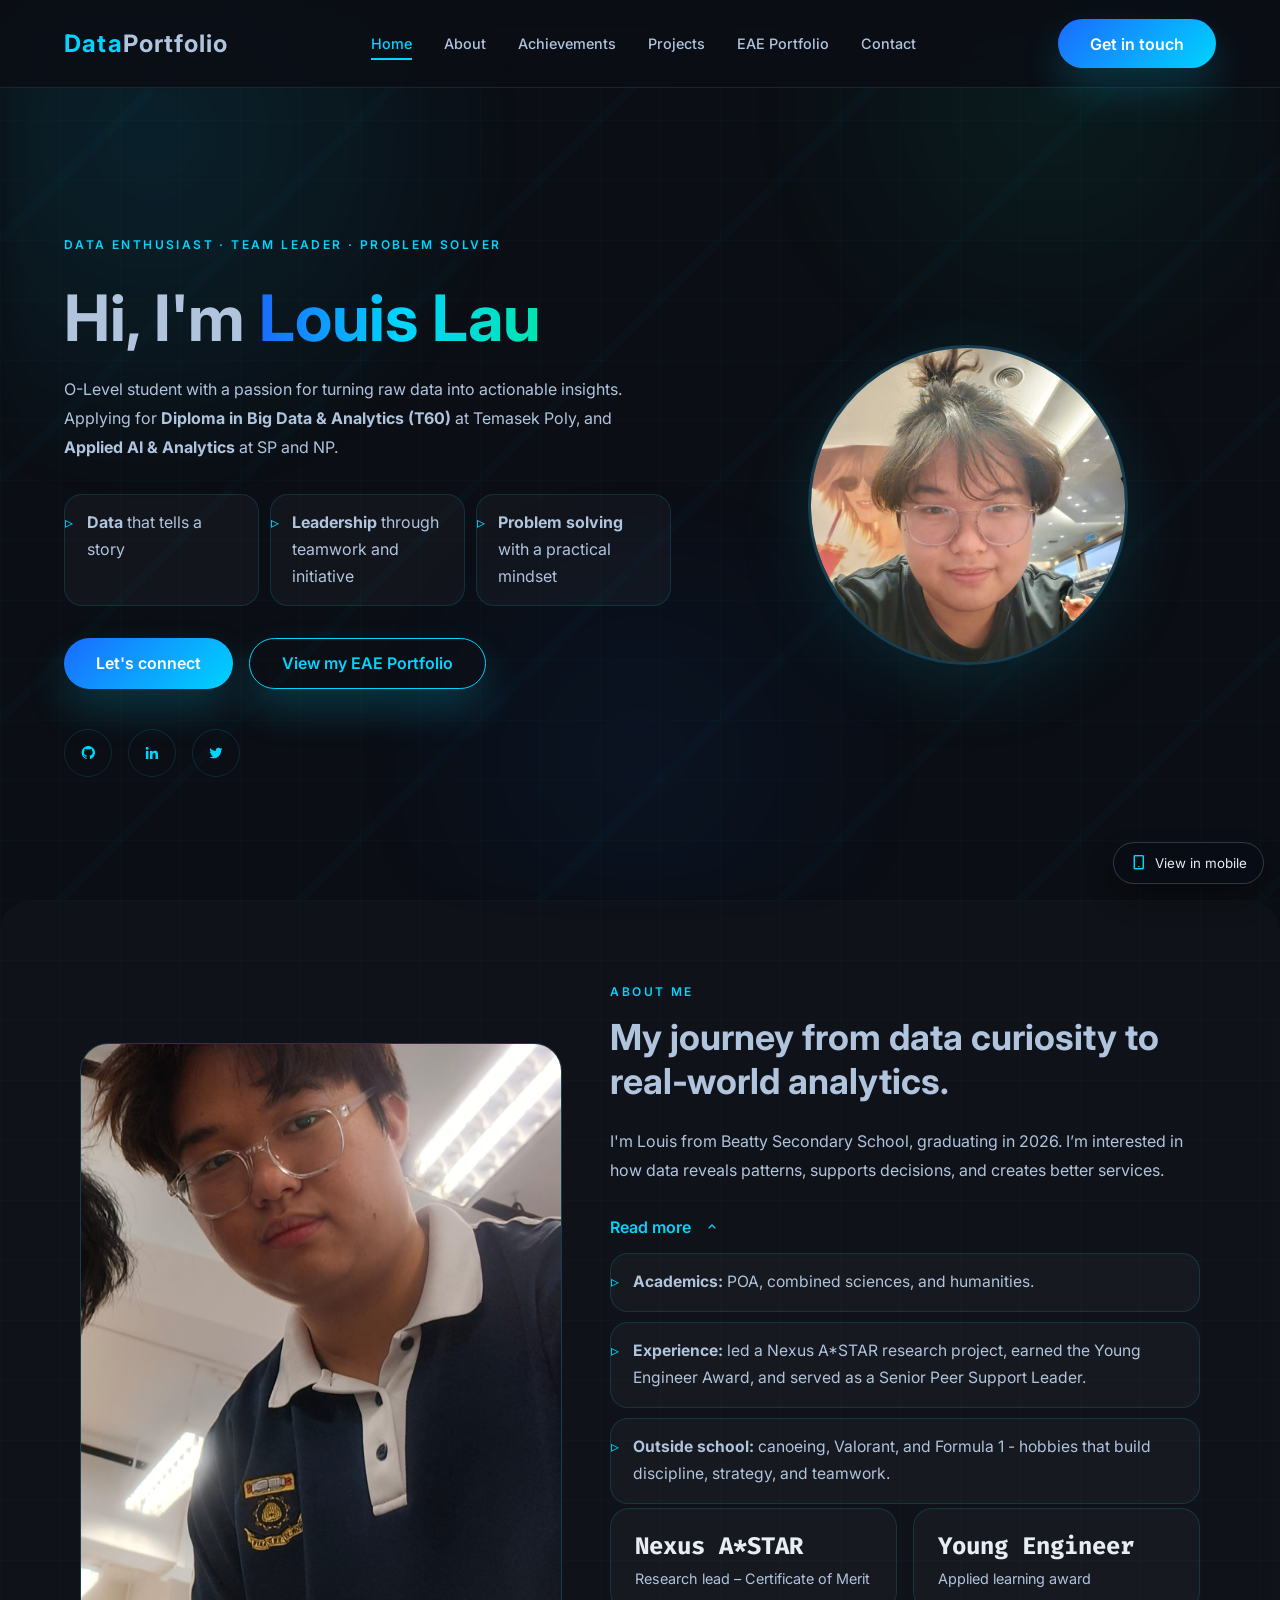
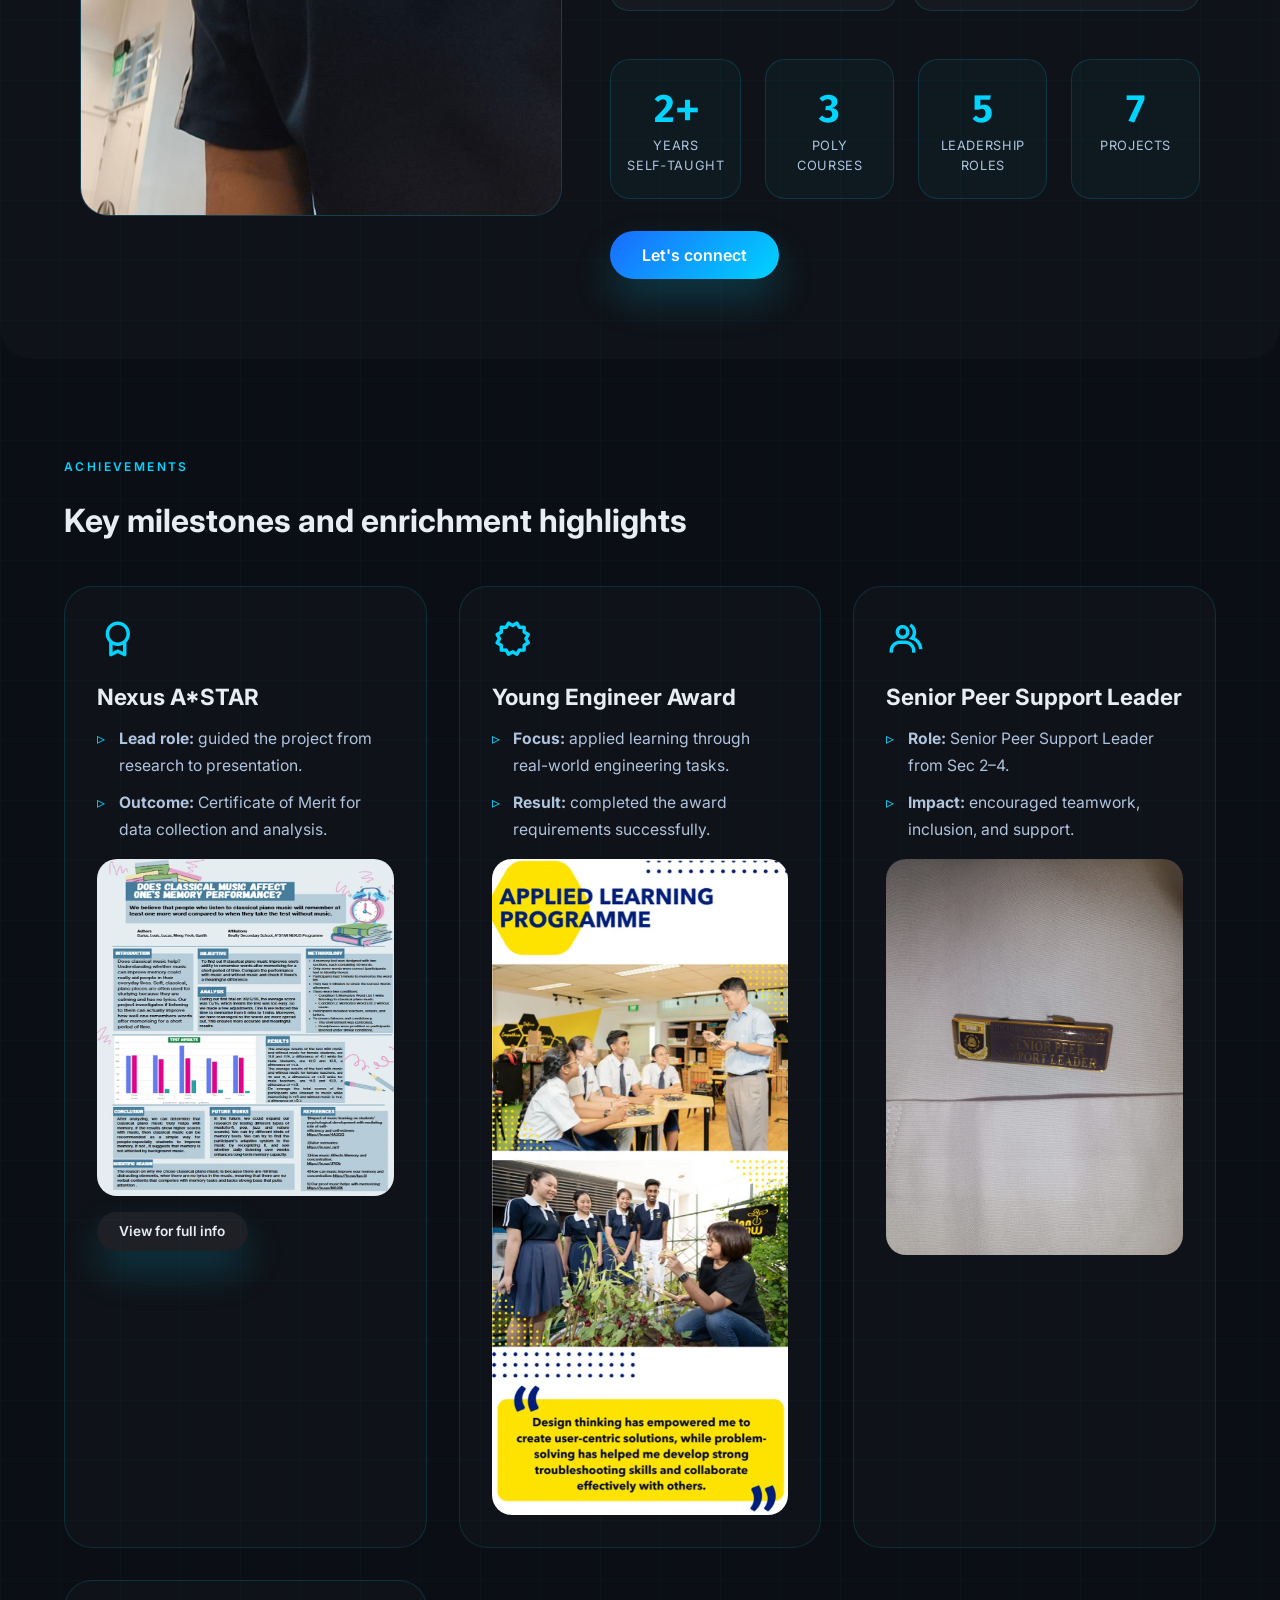
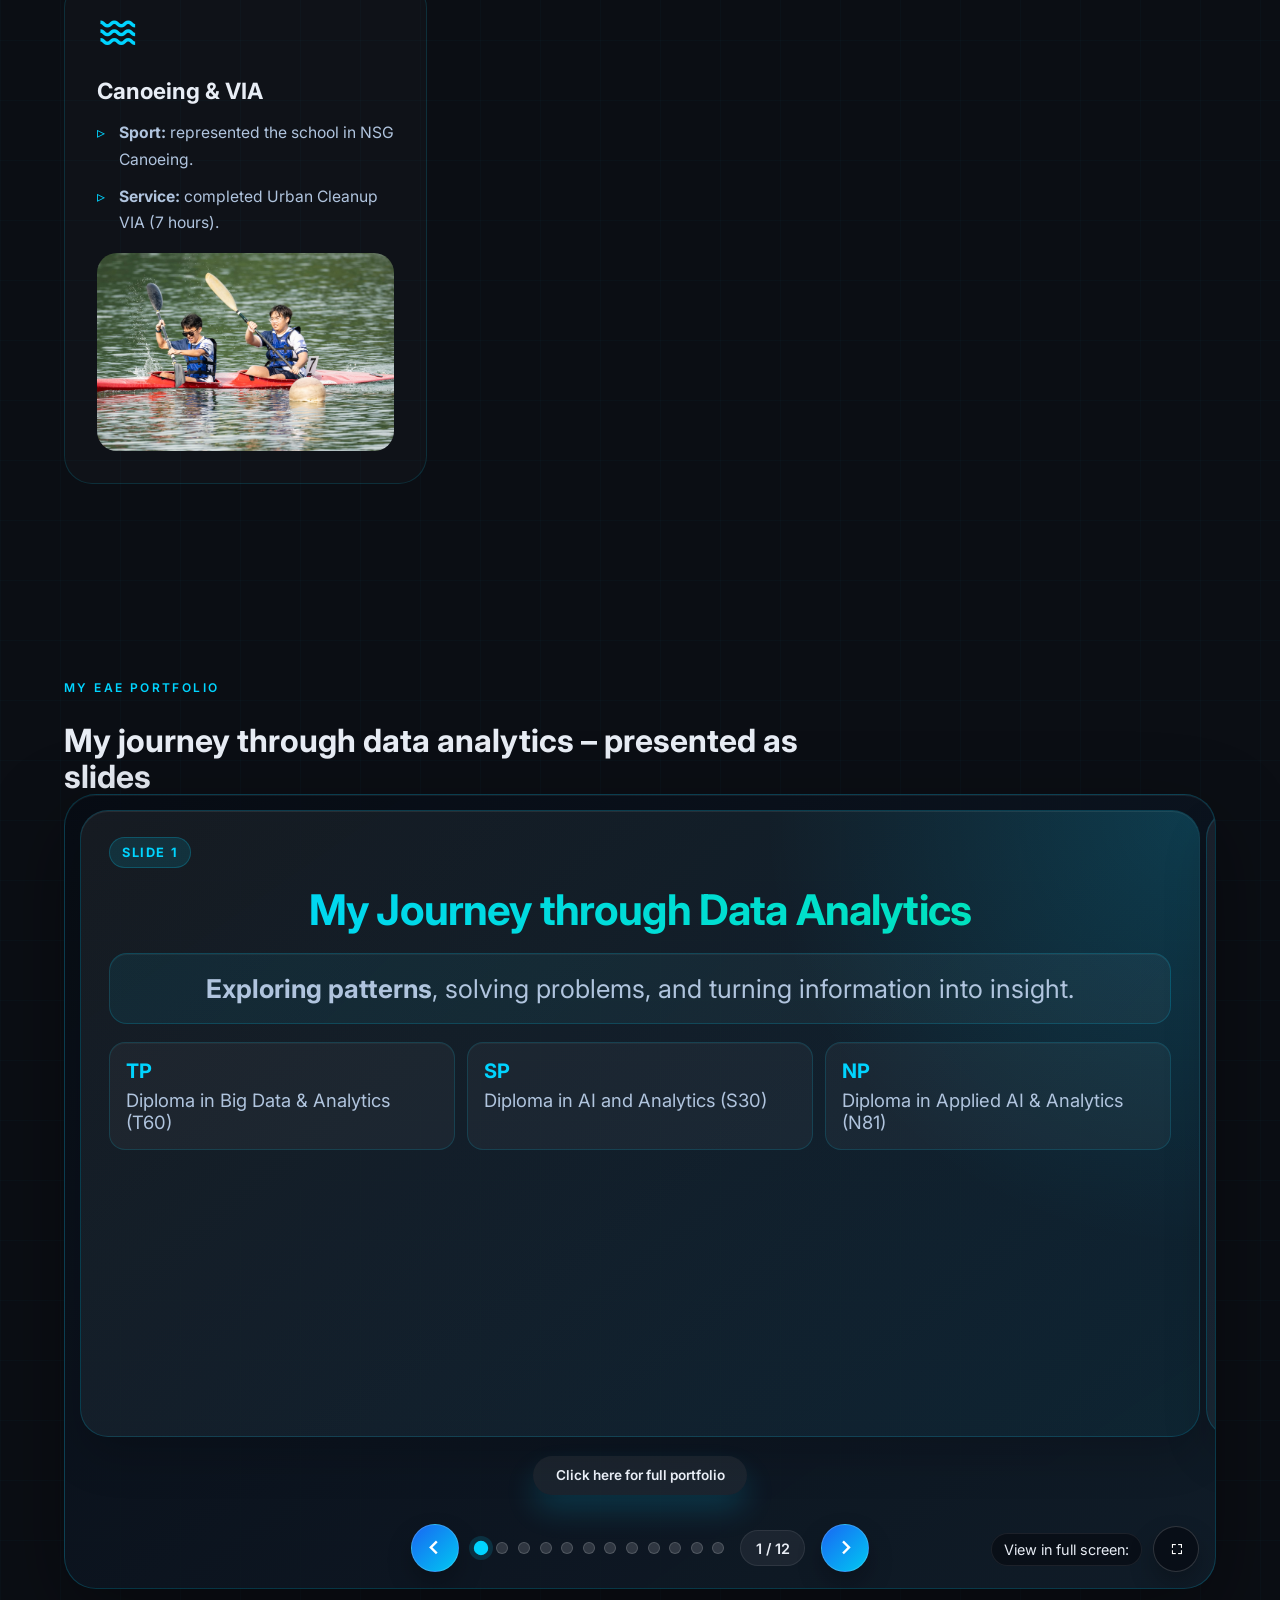
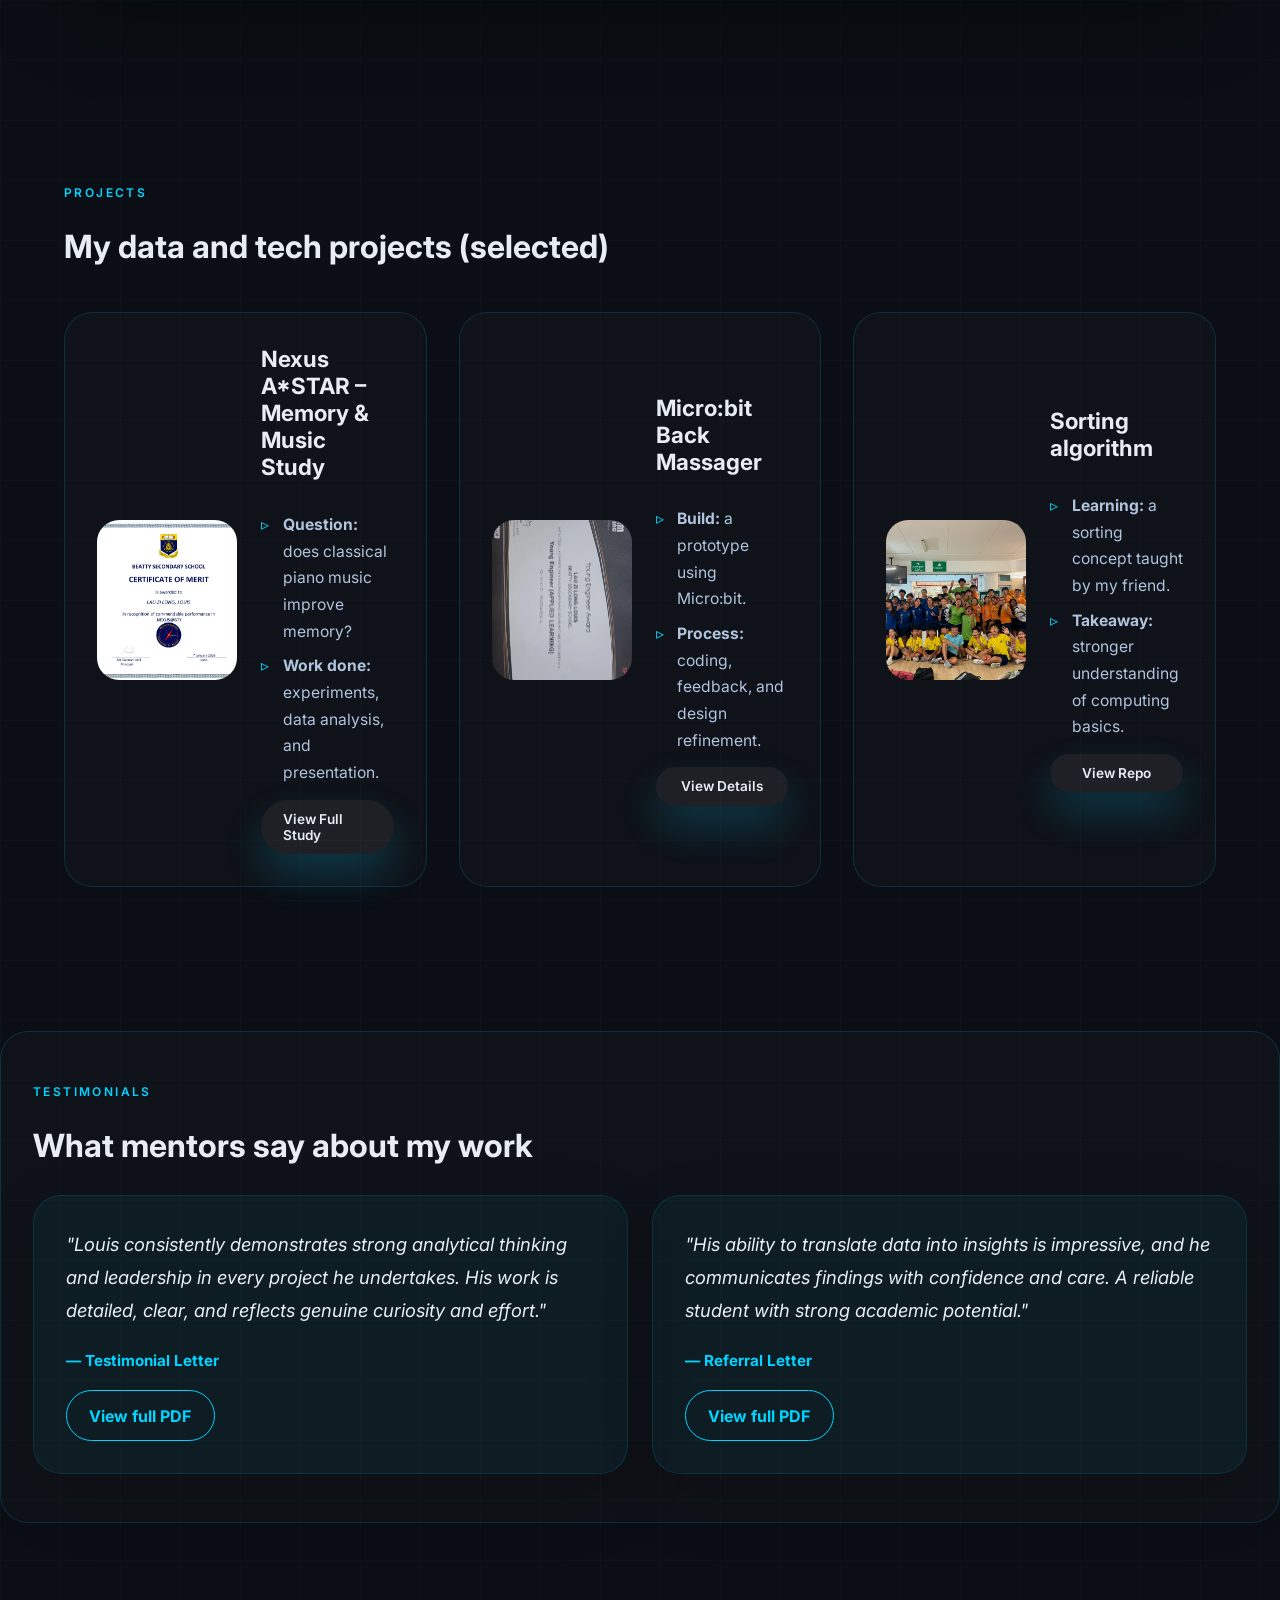
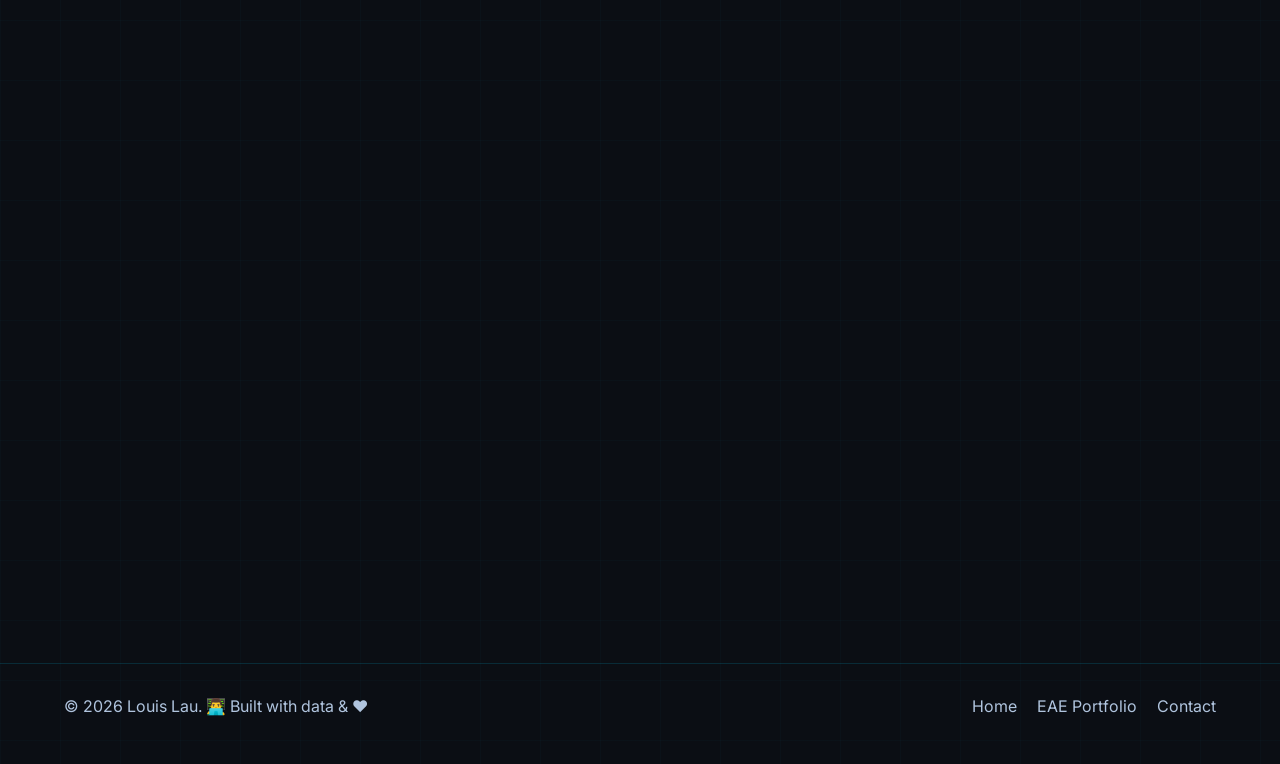
==== index.html @ e9e7b9b7 "Refine website copy and presentation" ====
<!DOCTYPE html>
<html lang="en">
<head>
  <meta charset="UTF-8" />
  <meta name="viewport" content="width=device-width, initial-scale=1.0" />
  <title>Louis Lau | Data & AI Portfolio</title>
  <link rel="preconnect" href="https://fonts.googleapis.com" />
  <link rel="preconnect" href="https://fonts.gstatic.com" crossorigin />
  <link href="https://fonts.googleapis.com/css2?family=Inter:wght@300;400;500;600;700;800&family=Fira+Code:wght@400;600&display=swap" rel="stylesheet" />
  <link href="https://unpkg.com/boxicons@2.1.4/css/boxicons.min.css" rel="stylesheet" />
  <link rel="stylesheet" href="style.css" />
</head>
<body>
  <header class="header">
    <a href="#home" class="logo"><span>Data</span>Portfolio</a>
    <i class="bx bx-menu" id="menu-icon" role="button" tabindex="0" aria-label="Toggle navigation menu" aria-expanded="false"></i>
    <nav class="navbar" id="navbar">
      <a href="#home" class="active">Home</a>
      <a href="#about">About</a>
      <a href="#achievements">Achievements</a>
      <a href="#projects">Projects</a>
      <a href="#portfolio-slides">EAE Portfolio</a>
      <a href="#contact">Contact</a>
    </nav>
    <a href="#contact" class="btn nav-btn">Get in touch</a>
  </header>

  <main>
    <!-- ===== HERO ===== -->
    <section class="home" id="home">
      <div class="home-content reveal">
        <span class="section-label">Data Enthusiast · Team Leader · Problem Solver</span>
        <h1>Hi, I'm <span id="typewriter-name" class="gradient-text"></span></h1>
        <p>
          O-Level student with a passion for turning raw data into actionable insights.
          Applying for <strong>Diploma in Big Data & Analytics (T60)</strong> at Temasek Poly,
          and <strong>Applied AI & Analytics</strong> at SP and NP.
        </p>
        <ul class="hero-points">
          <li><strong>Data</strong> that tells a story</li>
          <li><strong>Leadership</strong> through teamwork and initiative</li>
          <li><strong>Problem solving</strong> with a practical mindset</li>
        </ul>
        <div class="home-actions">
          <a href="#contact" class="btn">Let's connect</a>
          <a href="#portfolio-slides" class="btn btn-outline">View my EAE Portfolio</a>
        </div>
        <div class="social-icons">
          <a href="#" aria-label="GitHub"><i class="bx bxl-github"></i></a>
          <a href="#" aria-label="LinkedIn"><i class="bx bxl-linkedin"></i></a>
          <a href="#" aria-label="Twitter"><i class="bx bxl-twitter"></i></a>
        </div>
      </div>
      <div class="home-image reveal">
        <div class="profile-ring"></div>
        <img src="assets/images/profile-circle.jpeg" alt="Louis Lau portrait" />
      </div>
    </section>

    <!-- ===== ABOUT ===== -->
    <section class="about" id="about">
      <div class="about-image reveal">
        <img src="assets/images/portrait.png" alt="About Louis" />
      </div>
      <div class="about-content reveal">
        <span class="section-label">About Me</span>
        <h2 class="glitch-hover">My journey from data curiosity to real‑world analytics.</h2>
        <p>
          I'm Louis from Beatty Secondary School, graduating in 2026. I’m interested in how data reveals patterns, supports decisions, and creates better services.
        </p>
        <details class="about-expand" id="about-details">
          <summary class="about-summary">
            <span>Read more</span>
            <i class="bx bx-chevron-down about-arrow"></i>
          </summary>
          <div class="about-details-content">
            <ul class="compact-points">
              <li><strong>Academics:</strong> POA, combined sciences, and humanities.</li>
              <li><strong>Experience:</strong> led a Nexus A*STAR research project, earned the Young Engineer Award, and served as a Senior Peer Support Leader.</li>
              <li><strong>Outside school:</strong> canoeing, Valorant, and Formula 1 - hobbies that build discipline, strategy, and teamwork.</li>
            </ul>
          </div>
        </details>
        <div class="about-highlights">
          <div>
            <strong>Nexus A*STAR</strong>
            <span>Research lead – Certificate of Merit</span>
          </div>
          <div>
            <strong>Young Engineer</strong>
            <span>Applied learning award</span>
          </div>
        </div>
        <div class="data-stats">
          <div class="stat-item"><span class="number">2+</span><span class="label">Years self‑taught</span></div>
          <div class="stat-item"><span class="number">3</span><span class="label">Poly courses</span></div>
          <div class="stat-item"><span class="number">5</span><span class="label">Leadership roles</span></div>
          <div class="stat-item"><span class="number">7</span><span class="label">Projects</span></div>
        </div>
        <a href="#contact" class="btn">Let's connect</a>
      </div>
    </section>

    <!-- ===== ACHIEVEMENTS ===== -->
    <section class="achievements" id="achievements">
      <div class="section-header reveal">
        <span class="section-label">Achievements</span>
        <h2 class="glitch-hover">Key milestones and enrichment highlights</h2>
      </div>
      <div class="grid-container">
        <article class="card reveal">
          <i class="bx bx-award"></i>
          <h3>Nexus A*STAR</h3>
          <ul class="card-points">
            <li><strong>Lead role:</strong> guided the project from research to presentation.</li>
            <li><strong>Outcome:</strong> Certificate of Merit for data collection and analysis.</li>
          </ul>
          <img src="assets/images/nexus.png" alt="Nexus A*STAR project" style="width:100%; border-radius:20px; margin-top:1rem; object-fit:cover;" />
          <a href="https://canva.link/p6xltrom7yed9pw" target="_blank" rel="noopener" class="btn btn-small" style="margin-top:1rem;">View for full info</a>
        </article>
        <article class="card reveal">
          <i class="bx bx-certification"></i>
          <h3>Young Engineer Award</h3>
          <ul class="card-points">
            <li><strong>Focus:</strong> applied learning through real-world engineering tasks.</li>
            <li><strong>Result:</strong> completed the award requirements successfully.</li>
          </ul>
          <img src="assets/images/ALP.webp" alt="Young Engineer Award certificate" style="width:100%; border-radius:20px; margin-top:1rem; object-fit:cover;" />
        </article>
        <article class="card reveal">
          <i class="bx bx-group"></i>
          <h3>Senior Peer Support Leader</h3>
          <ul class="card-points">
            <li><strong>Role:</strong> Senior Peer Support Leader from Sec 2–4.</li>
            <li><strong>Impact:</strong> encouraged teamwork, inclusion, and support.</li>
          </ul>
          <img src="assets/images/peer_support_leader.jpeg" alt="Senior Peer Support Leader badge" style="width:100%; border-radius:20px; margin-top:1rem; object-fit:cover;" />
        </article>
        <article class="card reveal">
          <i class="bx bx-water"></i>
          <h3>Canoeing &amp; VIA</h3>
          <ul class="card-points">
            <li><strong>Sport:</strong> represented the school in NSG Canoeing.</li>
            <li><strong>Service:</strong> completed Urban Cleanup VIA (7 hours).</li>
          </ul>
          <img src="assets/images/via_cca_records.jpeg" alt="Canoeing and VIA" style="width:100%; border-radius:20px; margin-top:1rem; object-fit:cover;" />
        </article>
      </div>
    </section>

    <!-- ===== EAE PORTFOLIO SLIDES ===== -->
    <section class="portfolio-slides" id="portfolio-slides">
      <div class="section-header reveal">
        <span class="section-label">My EAE Portfolio</span>
        <h2 class="glitch-hover">My journey through data analytics – presented as slides</h2>
      </div>
      <div class="slider-container" role="region" aria-label="My journey through data analytics presentation" aria-roledescription="carousel">
        <div class="slider-wrapper" id="sliderWrapper" aria-live="polite">
          <!-- Slides injected by JS -->
        </div>
        <div class="portfolio-cta-bar">
          <a href="assets/testimonials/EAE Portfolio.pptx.pptx" target="_blank" rel="noopener" download class="btn btn-small">Click here for full portfolio</a>
        </div>
        <div class="slider-controls">
          <button type="button" class="slider-btn" id="prevSlide" aria-label="Previous slide"><i class="bx bx-chevron-left"></i></button>
          <div class="slider-dots" id="dotsContainer"></div>
          <span class="slide-number" id="slideNumber" aria-live="polite">1 / 12</span>
          <button type="button" class="slider-btn" id="nextSlide" aria-label="Next slide"><i class="bx bx-chevron-right"></i></button>
        </div>
        <div class="slider-fullscreen-control">
          <span class="slider-fullscreen-label">View in full screen:</span>
          <button type="button" class="slider-fullscreen-btn" id="fullscreenSlideBtn" aria-label="View slides in full screen" title="View slides in full screen">
            <i class="bx bx-fullscreen"></i>
          </button>
        </div>
      </div>
    </section>

    <!-- ===== PROJECTS ===== -->
    <section class="projects" id="projects">
      <div class="section-header reveal">
        <span class="section-label">Projects</span>
        <h2 class="glitch-hover">My data and tech projects (selected)</h2>
      </div>
      <div class="grid-container">
        <article class="project-card reveal">
          <img src="assets/images/image.png" alt="Nexus A*STAR certificate of merit" />
          <div class="project-info">
            <h3>Nexus A*STAR – Memory &amp; Music Study</h3>
            <ul class="card-points compact-project-points">
              <li><strong>Question:</strong> does classical piano music improve memory?</li>
              <li><strong>Work done:</strong> experiments, data analysis, and presentation.</li>
            </ul>
            <a href="assets/testimonials/NX 3023_Research Proposal_Group 1.pdf" target="_blank" rel="noopener" class="btn btn-small">View Full Study</a>
          </div>
        </article>
        <article class="project-card reveal">
          <img src="assets/images/microbit.png" alt="Micro:bit prototype" />
          <div class="project-info">
            <h3>Micro:bit Back Massager</h3>
            <ul class="card-points compact-project-points">
              <li><strong>Build:</strong> a prototype using Micro:bit.</li>
              <li><strong>Process:</strong> coding, feedback, and design refinement.</li>
            </ul>
            <a href="https://makecode.microbit.org/S14812-00810-41288-79733" target="_blank" rel="noopener" class="btn btn-small">View Details</a>
          </div>
        </article>
        <article class="project-card reveal">
          <img src="assets/images/image.webp" alt="Dashboard placeholder" />
          <div class="project-info">
            <h3>Sorting algorithm</h3>
            <ul class="card-points compact-project-points">
              <li><strong>Learning:</strong> a sorting concept taught by my friend.</li>
              <li><strong>Takeaway:</strong> stronger understanding of computing basics.</li>
            </ul>
            <a href="https://github.com/louislauzilong/sorting-_algorithem" target="_blank" rel="noopener" class="btn btn-small">View Repo</a>
          </div>
        </article>
      </div>
    </section>

    <!-- ===== TESTIMONIALS ===== -->
    <section class="testimonials" id="testimonials">
      <div class="section-header reveal">
        <span class="section-label">Testimonials</span>
        <h2 class="glitch-hover">What mentors say about my work</h2>
      </div>
      <div class="testimonial-grid">
        <article class="testimonial-card reveal">
          <p class="testimonial-quote">"Louis consistently demonstrates strong analytical thinking and leadership in every project he undertakes. His work is detailed, clear, and reflects genuine curiosity and effort."</p>
          <div class="testimonial-author">— Testimonial Letter</div>
          <a href="assets/testimonials/DSA_Letter_of_Testimonial_Louis.pdf" target="_blank" rel="noopener" class="testimonial-btn">View full PDF</a>
        </article>
        <article class="testimonial-card reveal">
          <p class="testimonial-quote">"His ability to translate data into insights is impressive, and he communicates findings with confidence and care. A reliable student with strong academic potential."</p>
          <div class="testimonial-author">— Referral Letter</div>
          <a href="assets/testimonials/Louis_reference_letter.pdf" target="_blank" rel="noopener" class="testimonial-btn">View full PDF</a>
        </article>
      </div>
    </section>

    <!-- ===== CONTACT ===== -->
    <section class="contact" id="contact">
      <div class="section-header reveal">
        <span class="section-label">Contact</span>
        <h2 class="glitch-hover">Let's connect and build something meaningful</h2>
      </div>
      <div class="contact-grid">
        <div class="contact-text reveal">
          <ul class="contact-points">
            <li><strong>Questions:</strong> about data, AI, or the portfolio.</li>
            <li><strong>Opportunities:</strong> collaborations, mentorship, or project ideas.</li>
            <li><strong>Email:</strong> <a href="mailto:Louislauzilong@outlook.com">Louislauzilong@outlook.com</a></li>
          </ul>
        </div>
        <form action="https://formspree.io/f/xkoaovke" method="POST" class="contact-form reveal" id="contact-form">
          <input type="hidden" name="_subject" value="Portfolio contact request" />
          <div id="form-success" class="form-message" style="display:none; margin-bottom:1rem; color:#8ef3c5;"></div>
          <div id="form-error" class="form-message" style="display:none; margin-bottom:1rem; color:#ff8a8a;"></div>
          <div class="input-row">
            <input type="text" name="name" placeholder="Your name" required />
            <input type="email" name="_replyto" placeholder="Your email" required />
          </div>
          <div class="input-row">
            <input type="tel" name="phone" placeholder="Phone" />
            <input type="text" name="subject" placeholder="Subject" />
          </div>
          <textarea name="message" rows="6" placeholder="Your message"></textarea>
          <button type="submit" class="btn">Send Message</button>
        </form>
      </div>
    </section>
  </main>

  <button type="button" class="mobile-view-toggle" id="mobileViewToggle" aria-pressed="false" aria-label="View in mobile preview mode">
    <i class="bx bx-mobile-alt"></i>
    <span>View in mobile</span>
  </button>

  <div class="slide-fullscreen-overlay" id="slideFullscreenOverlay" aria-hidden="true">
    <div class="slide-fullscreen-panel" role="dialog" aria-modal="true" aria-label="Slide viewer in full screen">
      <button type="button" class="slide-fullscreen-close" id="slideFullscreenClose" aria-label="Close full screen view">
        <i class="bx bx-x"></i>
      </button>
      <div class="slide-fullscreen-content" id="slideFullscreenContent"></div>
      <div class="slide-fullscreen-controls">
        <button type="button" class="slider-btn" id="slideFullscreenPrev" aria-label="Previous slide"><i class="bx bx-chevron-left"></i></button>
        <span class="slide-fullscreen-counter" id="slideFullscreenCounter">1 / 12</span>
        <button type="button" class="slider-btn" id="slideFullscreenNext" aria-label="Next slide"><i class="bx bx-chevron-right"></i></button>
      </div>
    </div>
  </div>

  <footer class="footer">
    <p>© 2026 Louis Lau. 👨‍💻 Built with data &amp; ❤️</p>
    <div class="footer-links">
      <a href="#home">Home</a>
      <a href="#portfolio-slides">EAE Portfolio</a>
      <a href="#contact">Contact</a>
    </div>
  </footer>

  <div id="thankyou-modal" class="modal-overlay" style="display:none;">
    <div class="modal" role="dialog" aria-modal="true" aria-labelledby="thankyou-title">
      <button class="modal-close" aria-label="Close">×</button>
      <h3 id="thankyou-title">Thanks — message sent</h3>
      <p>Your message has been received. I will reply to the email you provided.</p>
      <div style="text-align:right; margin-top:0.5rem;"><button class="btn modal-ok">Close</button></div>
    </div>
  </div>

  <script src="script.js"></script>
</body>
</html>
---- style.css ----
/* ===== DATA THEME – Clean & Modern ===== */
:root {
  --bg-color: #0b0e14;
  --surface: #121820;
  --surface-soft: #1a2330;
  --text-color: #b0c4de;
  --text-strong: #e8edf5;
  --accent-cyan: #00d4ff;
  --accent-blue: #1a6bff;
  --accent-teal: #00e5b0;
  --border: rgba(0, 212, 255, 0.15);
  --shadow: 0 30px 80px rgba(0, 0, 0, 0.5);
  --font-sans: 'Inter', sans-serif;
  --font-mono: 'Fira Code', monospace;
}
* { margin: 0; padding: 0; box-sizing: border-box; }
html { scroll-behavior: smooth; }
body {
  position: relative;
  font-family: var(--font-sans);
  background: var(--bg-color);
  color: var(--text-color);
  overflow-x: hidden;
  background-image: 
    linear-gradient(rgba(0, 212, 255, 0.02) 1px, transparent 1px),
    linear-gradient(90deg, rgba(0, 212, 255, 0.02) 1px, transparent 1px);
  background-size: 60px 60px;
}
body::before,
body::after {
  content: '';
  position: fixed;
  inset: 0;
  pointer-events: none;
  z-index: 0;
}
body::before {
  background:
    radial-gradient(circle at 12% 15%, rgba(0, 212, 255, 0.12), transparent 28%),
    radial-gradient(circle at 82% 12%, rgba(0, 229, 176, 0.08), transparent 24%),
    radial-gradient(circle at 50% 84%, rgba(26, 107, 255, 0.08), transparent 30%);
  filter: blur(18px);
  opacity: 0.85;
  animation: floatGlow 18s ease-in-out infinite alternate;
}
body::after {
  background-image:
    linear-gradient(rgba(0, 212, 255, 0.015) 1px, transparent 1px),
    linear-gradient(90deg, rgba(0, 212, 255, 0.015) 1px, transparent 1px),
    linear-gradient(135deg, transparent 48%, rgba(0, 212, 255, 0.05) 49%, rgba(0, 212, 255, 0.05) 51%, transparent 52%);
  background-size: 72px 72px, 72px 72px, 240px 240px;
  opacity: 0.45;
  animation: gridDrift 32s linear infinite;
}
body > * {
  position: relative;
  z-index: 1;
}
img { max-width: 100%; display: block; }
a { color: inherit; text-decoration: none; }
button, input, textarea { font-family: inherit; }

/* HEADER */
.header {
  position: fixed; inset: 0 0 auto; z-index: 100; width: 100%;
  padding: 1.2rem 5%;
  display: flex; align-items: center; justify-content: space-between;
  background: rgba(11, 14, 20, 0.85);
  backdrop-filter: blur(16px);
  border-bottom: 1px solid var(--border);
}
.logo { font-size: 1.5rem; font-weight: 700; letter-spacing: 0.05em; }
.logo span { color: var(--accent-cyan); }
.navbar { display: flex; align-items: center; gap: 2rem; }
.navbar a {
  color: var(--text-color); font-size: 0.9rem; font-weight: 500;
  transition: color 0.25s; position: relative;
}
.navbar a::after {
  content: ''; position: absolute; bottom: -8px; left: 0;
  width: 0; height: 2px; background: var(--accent-cyan);
  transition: width 0.25s;
}
.navbar a:hover, .navbar a.active { color: var(--accent-cyan); }
.navbar a:hover::after, .navbar a.active::after { width: 100%; }
#menu-icon { display: none; font-size: 1.9rem; cursor: pointer; color: var(--text-strong); }

.btn, .btn-small {
  display: inline-flex; align-items: center; justify-content: center;
  border-radius: 999px; padding: 0.9rem 2rem; font-weight: 600;
  transition: transform 0.25s, box-shadow 0.25s, background 0.25s;
  border: none; cursor: pointer;
}
.btn {
  background: linear-gradient(135deg, var(--accent-blue), var(--accent-cyan));
  color: #fff; box-shadow: 0 20px 40px rgba(0, 212, 255, 0.2);
}
.btn:hover { transform: translateY(-3px); box-shadow: 0 28px 55px rgba(0, 212, 255, 0.35); }
.btn-outline {
  background: transparent; border: 1px solid var(--accent-cyan);
  color: var(--accent-cyan);
}
.btn-outline:hover { background: rgba(0, 212, 255, 0.08); }
.btn-small { background: rgba(255,255,255,0.06); color: var(--text-strong); padding: 0.7rem 1.4rem; font-size: 0.85rem; }
.btn-small:hover { background: rgba(0, 212, 255, 0.15); }

main { padding-top: 110px; }
section { padding: 6rem 5%; scroll-margin-top: 140px; }
.section-label {
  display: inline-block; margin-bottom: 1rem;
  color: var(--accent-cyan); text-transform: uppercase;
  letter-spacing: 0.2em; font-size: 0.75rem; font-weight: 600;
}
.section-header h2 {
  color: var(--text-strong);
  font-size: clamp(2rem, 2.5vw, 2.8rem);
  line-height: 1.1; margin-top: 0.8rem; max-width: 750px;
}

.home {
  display: grid; grid-template-columns: 1.1fr 0.9fr; align-items: center;
  gap: 3rem; min-height: calc(100vh - 110px);
}
.home-content h1 {
  font-size: clamp(2.8rem, 5vw, 4.2rem); line-height: 1.05;
  margin: 1rem 0 1.5rem;
}
.gradient-text {
  background: linear-gradient(90deg, var(--accent-blue), var(--accent-cyan), var(--accent-teal));
  background-clip: text; -webkit-background-clip: text; -webkit-text-fill-color: transparent;
}
.home-content p {
  max-width: 620px; line-height: 1.8; margin-bottom: 2rem;
  color: var(--text-color);
}
.hero-points,
.compact-points,
.card-points,
.contact-points {
  list-style: none;
  padding-left: 0;
  display: grid;
  gap: 0.65rem;
}
.hero-points {
  grid-template-columns: repeat(auto-fit, minmax(180px, 1fr));
  margin-bottom: 2rem;
}
.hero-points li,
.compact-points li,
.card-points li,
.contact-points li {
  position: relative;
  padding-left: 1.35rem;
  line-height: 1.7;
}
.hero-points li::before,
.compact-points li::before,
.card-points li::before,
.contact-points li::before {
  content: "▹";
  position: absolute;
  left: 0;
  color: var(--accent-cyan);
}
.hero-points li {
  padding: 0.9rem 1rem 0.9rem 1.35rem;
  border-radius: 18px;
  background: rgba(255,255,255,0.03);
  border: 1px solid var(--border);
}
.compact-points {
  margin-top: 0.2rem;
}
.card-points {
  margin-top: 0.2rem;
}
.compact-project-points {
  gap: 0.5rem;
}
.contact-points {
  gap: 0.9rem;
}
.contact-points li {
  padding: 1rem 1rem 1rem 1.35rem;
  border-radius: 18px;
  background: rgba(255,255,255,0.03);
  border: 1px solid var(--border);
}
.home-actions { display: flex; flex-wrap: wrap; gap: 1rem; margin-bottom: 2.5rem; }
.social-icons { display: flex; flex-wrap: wrap; gap: 1rem; }
.social-icons a {
  width: 3rem; height: 3rem; display: inline-flex; align-items: center; justify-content: center;
  border-radius: 50%; border: 1px solid var(--border);
  color: var(--accent-cyan); transition: 0.25s;
}
.social-icons a:hover {
  transform: translateY(-5px); background: var(--accent-cyan); color: var(--bg-color);
}
.home-image { position: relative; display: flex; justify-content: center; align-items: center; }
.profile-ring {
  position: absolute; width: 360px; height: 360px; border-radius: 50%;
  background: radial-gradient(circle, rgba(0,212,255,0.15) 0%, transparent 70%);
  filter: blur(30px);
}
.home-image img {
  width: 320px; height: 320px; object-fit: cover; border-radius: 50%;
  border: 3px solid var(--border); box-shadow: 0 20px 80px rgba(0,212,255,0.1);
  transition: 0.35s; position: relative;
  background: var(--surface-soft);
}
.home-image img:hover { transform: scale(1.02); box-shadow: 0 25px 90px rgba(0,212,255,0.25); }

.about {
  display: grid; grid-template-columns: 0.9fr 1.1fr; gap: 3rem;
  align-items: center; background: rgba(255,255,255,0.02);
  border-radius: 32px; padding: 5rem;
}
.about-image img {
  width: 100%; border-radius: 28px; border: 1px solid var(--border);
  background: var(--surface-soft);
  min-height: 200px;
  object-fit: cover;
}
.about-content h2 { font-size: clamp(2rem, 2.8vw, 3.2rem); margin-bottom: 1.5rem; }
.about-content p { line-height: 1.8; margin-bottom: 2rem; }
.about-highlights {
  display: grid; grid-template-columns: repeat(2, 1fr); gap: 1rem; margin-bottom: 2rem;
}
.about-highlights div {
  padding: 1.35rem 1.5rem; border-radius: 1.2rem;
  background: rgba(255,255,255,0.03); border: 1px solid var(--border);
}
.about-highlights strong {
  display: block; font-size: 1.5rem; color: var(--text-strong);
  margin-bottom: 0.35rem; font-family: var(--font-mono);
}
.about-highlights span { font-size: 0.9rem; color: var(--text-color); }

.data-stats {
  display: grid; grid-template-columns: repeat(4, 1fr); gap: 1.5rem;
  margin: 3rem 0 2rem;
}
.stat-item {
  text-align: center; padding: 1.5rem 1rem;
  background: rgba(0,212,255,0.04); border-radius: 20px;
  border: 1px solid var(--border);
}
.stat-item .number {
  font-family: var(--font-mono); font-size: 2.4rem; font-weight: 700;
  color: var(--accent-cyan); display: block;
}
.stat-item .label { font-size: 0.8rem; text-transform: uppercase; letter-spacing: 0.05em; color: var(--text-color); }

.grid-container {
  display: grid; grid-template-columns: repeat(auto-fit, minmax(280px, 1fr));
  gap: 2rem; margin-top: 3rem;
}
.card, .project-card {
  background: rgba(255,255,255,0.02); border: 1px solid var(--border);
  border-radius: 28px; padding: 2rem;
  transition: transform 0.3s, border-color 0.3s, background 0.3s, box-shadow 0.3s;
}
.card:hover, .project-card:hover {
  transform: translateY(-8px) scale(1.01); border-color: var(--accent-cyan);
  background: rgba(0,212,255,0.04);
  box-shadow: 0 25px 70px rgba(0, 212, 255, 0.10);
}
.card i { font-size: 2.6rem; color: var(--accent-cyan); margin-bottom: 1.4rem; }
.card h3, .project-info h3 {
  font-size: 1.4rem; margin-bottom: 1rem; color: var(--text-strong);
}
.card p, .project-info p { line-height: 1.8; color: var(--text-color); }

.card .img-placeholder {
  margin-top: 1rem;
  border-radius: 12px;
  border: 1px solid var(--border);
  background: var(--surface-soft);
  width: 100%;
  height: 150px;
  display: flex;
  align-items: center;
  justify-content: center;
  color: var(--text-color);
  font-size: 0.8rem;
  opacity: 0.7;
}
.card .img-placeholder i {
  font-size: 2rem;
  color: var(--accent-cyan);
  margin-right: 0.5rem;
}

.project-card {
  display: grid; grid-template-columns: 140px 1fr; gap: 1.5rem;
  align-items: center;
}
.project-card img {
  width: 100%; height: 160px; object-fit: cover; border-radius: 22px;
  background: var(--surface-soft);
}
.project-info { display: flex; flex-direction: column; gap: 0.8rem; }

.testimonials {
  background: rgba(255,255,255,0.02);
  border: 1px solid var(--border);
  border-radius: 28px;
  padding: 3rem 2rem;
  margin: 3rem 0;
}
.testimonial-grid {
  display: grid;
  grid-template-columns: repeat(auto-fit, minmax(320px, 1fr));
  gap: 1.5rem;
  margin-top: 2rem;
}
.testimonial-card {
  padding: 2rem;
  border-radius: 28px;
  background: rgba(0, 212, 255, 0.05);
  border: 1px solid rgba(0, 212, 255, 0.12);
  box-shadow: 0 25px 70px rgba(0, 0, 0, 0.12);
  transition: transform 0.3s, box-shadow 0.3s, border-color 0.3s;
}
.testimonial-card:hover {
  transform: translateY(-6px);
  border-color: rgba(0, 212, 255, 0.24);
  box-shadow: 0 28px 80px rgba(0, 212, 255, 0.12);
}
.testimonial-quote {
  font-size: 1.15rem;
  line-height: 1.8;
  color: var(--text-strong);
  font-style: italic;
  margin-bottom: 1.5rem;
}
.testimonial-author {
  font-size: 0.95rem;
  color: var(--accent-cyan);
  font-weight: 700;
  margin-bottom: 1.25rem;
}
.testimonial-btn {
  display: inline-flex;
  align-items: center;
  justify-content: center;
  padding: 0.9rem 1.4rem;
  border-radius: 999px;
  border: 1px solid var(--accent-cyan);
  background: transparent;
  color: var(--accent-cyan);
  font-weight: 700;
  transition: background 0.25s, color 0.25s;
}
.testimonial-btn:hover {
  background: rgba(0, 212, 255, 0.12);
  color: #fff;
}

.contact-grid {
  display: grid; grid-template-columns: 1fr 1.1fr; gap: 2rem;
  align-items: start;
}
.contact-text {
  padding: 2.5rem; border-radius: 28px;
  background: rgba(255,255,255,0.02); border: 1px solid var(--border);
}
.contact-text p { line-height: 1.8; }
.contact-form {
  display: grid; gap: 1.25rem;
  background: rgba(255,255,255,0.02); border-radius: 28px;
  padding: 2.5rem; border: 1px solid var(--border);
}
.input-row { display: grid; grid-template-columns: 1fr 1fr; gap: 1rem; }
.contact-form input, .contact-form textarea {
  width: 100%; padding: 1rem 1.2rem; border-radius: 18px;
  border: 1px solid var(--border); background: rgba(255,255,255,0.04);
  color: var(--text-strong); outline: none;
}
.contact-form input:focus, .contact-form textarea:focus { border-color: var(--accent-cyan); }
.contact-form textarea { resize: vertical; }

.footer {
  padding: 2rem 5% 3rem; display: flex; justify-content: space-between;
  align-items: center; border-top: 1px solid var(--border);
}
.footer-links { display: flex; gap: 1.25rem; flex-wrap: wrap; }
.footer-links a { color: var(--text-color); transition: color 0.25s; }
.footer-links a:hover { color: var(--accent-cyan); }

.mobile-view-toggle {
  position: fixed;
  right: 1rem;
  bottom: 1rem;
  z-index: 1300;
  display: inline-flex;
  align-items: center;
  gap: 0.45rem;
  padding: 0.7rem 1rem;
  border-radius: 999px;
  border: 1px solid rgba(255,255,255,0.18);
  background: rgba(8, 13, 21, 0.9);
  color: var(--text-strong);
  backdrop-filter: blur(10px);
  box-shadow: 0 14px 28px rgba(0, 0, 0, 0.32);
  cursor: pointer;
}
.mobile-view-toggle i {
  color: var(--accent-cyan);
  font-size: 1.1rem;
}
.mobile-view-toggle:focus-visible {
  outline: 2px solid var(--accent-cyan);
  outline-offset: 3px;
}

body.force-mobile-view {
  max-width: 430px;
  margin: 0 auto;
  border-left: 1px solid rgba(255,255,255,0.08);
  border-right: 1px solid rgba(255,255,255,0.08);
  min-height: 100vh;
}
body.force-mobile-view .header {
  width: min(100%, 430px);
  left: 50%;
  transform: translateX(-50%);
  padding: 1rem 4%;
}
body.force-mobile-view .nav-btn {
  display: none;
}
body.force-mobile-view main {
  padding-top: 96px;
}
body.force-mobile-view section {
  padding: 3.5rem 4%;
}
body.force-mobile-view .home,
body.force-mobile-view .about,
body.force-mobile-view .contact-grid,
body.force-mobile-view .project-card,
body.force-mobile-view .input-row {
  grid-template-columns: 1fr;
}
body.force-mobile-view .about {
  padding: 2rem 1.15rem;
}
body.force-mobile-view .navbar {
  position: absolute;
  top: 100%;
  left: 0;
  right: 0;
  background: rgba(11,14,20,0.96);
  flex-direction: column;
  align-items: flex-start;
  padding: 1.2rem 5%;
  gap: 0.85rem;
  transform: translateY(-10px);
  opacity: 0;
  visibility: hidden;
  transition: 0.25s;
  display: none;
}
body.force-mobile-view .navbar.active {
  display: flex;
  transform: translateY(0);
  opacity: 1;
  visibility: visible;
}
body.force-mobile-view #menu-icon {
  display: block;
}
body.force-mobile-view .data-stats,
body.force-mobile-view .about-highlights,
body.force-mobile-view .testimonial-grid,
body.force-mobile-view .slide .course-grid {
  grid-template-columns: 1fr;
}
body.force-mobile-view .slider-container {
  padding: 0.7rem;
  border-radius: 22px;
}
body.force-mobile-view .slide {
  min-height: auto;
}
body.force-mobile-view .slide-shell {
  padding: 1.2rem 0.95rem;
  border-radius: 20px;
}
body.force-mobile-view .slide h2 {
  font-size: clamp(1.32rem, 5.3vw, 1.6rem);
}
body.force-mobile-view .slide p,
body.force-mobile-view .slide li {
  font-size: 1rem;
}
body.force-mobile-view .slide .slide7-image,
body.force-mobile-view .slide .rotated-landscape-image {
  max-height: 220px;
}
body.force-mobile-view .slider-controls {
  gap: 0.65rem;
  flex-wrap: wrap;
  justify-content: center;
}
body.force-mobile-view .slider-fullscreen-control {
  position: static;
  margin-top: 0.75rem;
  justify-content: center;
}
body.force-mobile-view .portfolio-cta-bar .btn {
  width: 100%;
}
body.force-mobile-view .footer {
  flex-direction: column;
  gap: 0.8rem;
  text-align: center;
}

/* SLIDER */
.slider-container {
  position: relative;
  width: min(100%, 1400px);
  margin: 0 auto;
  overflow: hidden;
  border-radius: 32px;
  border: 1px solid rgba(0, 212, 255, 0.2);
  background: linear-gradient(145deg, rgba(8, 13, 21, 0.96), rgba(17, 29, 42, 0.92));
  box-shadow: 0 25px 80px rgba(0, 0, 0, 0.35), inset 0 1px 0 rgba(255, 255, 255, 0.06);
  touch-action: pan-y;
  opacity: 1 !important;
  visibility: visible !important;
  transform: none !important;
  padding: 0.75rem;
}
.slider-wrapper {
  display: flex;
  transition: transform 0.45s cubic-bezier(0.2, 0.8, 0.2, 1);
  width: 100%;
  align-items: stretch;
}
.slide {
  min-width: 100%;
  aspect-ratio: 16 / 9;
  min-height: 0;
  padding: 0.2rem;
  box-sizing: border-box;
  --slide-title-size: clamp(2rem, 2.65vw, 2.85rem);
  --slide-subtitle-size: 1.5rem;
  --slide-body-size: clamp(1.22rem, 1.45vw, 1.38rem);
  --slide-line-height: 1.75;
}
.slide .slide-highlight {
  color: var(--text-strong);
  font-weight: 800;
  text-decoration: underline;
  text-decoration-thickness: 0.14em;
  text-underline-offset: 0.18em;
}
.slide .slide-callout {
  padding: 1rem 1.1rem;
  border-radius: 18px;
  border: 1px solid rgba(0, 212, 255, 0.18);
  background: linear-gradient(135deg, rgba(0, 212, 255, 0.08), rgba(255, 255, 255, 0.04));
  box-shadow: inset 0 1px 0 rgba(255, 255, 255, 0.05);
}
.slide .slide-callout p {
  margin: 0;
}
.slide .slide-hero-line {
  font-size: 1.62rem;
  line-height: 1.45;
  text-align: center;
}
.slide-shell {
  height: 100%;
  min-height: 0;
  border-radius: 28px;
  padding: 1.6rem clamp(1rem, 2.2vw, 2rem);
  background: linear-gradient(135deg, rgba(255,255,255,0.06), rgba(0,212,255,0.06));
  border: 1px solid rgba(0, 212, 255, 0.18);
  box-shadow: inset 0 1px 0 rgba(255,255,255,0.08), 0 20px 45px rgba(0,0,0,0.16);
  display: flex;
  flex-direction: column;
  gap: 1rem;
  justify-content: flex-start;
  overflow-y: auto;
  position: relative;
  transition: transform 0.35s ease, box-shadow 0.35s ease, border-color 0.35s ease;
}
.slide-shell:hover {
  transform: translateY(-2px);
  border-color: rgba(0, 212, 255, 0.28);
  box-shadow: inset 0 1px 0 rgba(255,255,255,0.08), 0 26px 60px rgba(0,0,0,0.2);
}
.slide-shell::before {
  content: '';
  position: absolute;
  inset: 0;
  background: radial-gradient(circle at top right, rgba(0,212,255,0.16), transparent 34%);
  pointer-events: none;
}
.slide-shell > * {
  position: relative;
  z-index: 1;
}
.slide-badge {
  display: inline-flex;
  align-items: center;
  width: fit-content;
  gap: 0.45rem;
  padding: 0.45rem 0.75rem;
  border-radius: 999px;
  background: rgba(0, 212, 255, 0.12);
  border: 1px solid rgba(0, 212, 255, 0.22);
  color: var(--accent-cyan);
  font-size: 0.8rem;
  font-weight: 700;
  letter-spacing: 0.12em;
  text-transform: uppercase;
}
.slide .btn, .slide .btn-small {
  width: fit-content;
  margin: 0.25rem auto 0;
  background: linear-gradient(135deg, var(--accent-blue), var(--accent-cyan));
  color: white;
  box-shadow: 0 16px 30px rgba(0, 212, 255, 0.16);
}
.slide h2 {
  font-size: var(--slide-title-size);
  font-weight: 700;
  color: var(--text-strong);
  text-align: center;
  margin-bottom: 0.1rem;
  letter-spacing: -0.02em;
  background: linear-gradient(90deg, var(--accent-cyan), var(--accent-teal));
  -webkit-background-clip: text;
  -webkit-text-fill-color: transparent;
  background-clip: text;
}
.slide h3 {
  font-size: var(--slide-subtitle-size);
  color: var(--text-strong);
  margin-top: 0.2rem;
}
.slide-body {
  display: flex;
  flex-direction: column;
  gap: 0.9rem;
  max-width: 1120px;
  margin-left: auto;
  margin-right: auto;
  width: 100%;
}
.slide p, .slide li {
  line-height: var(--slide-line-height);
  color: var(--text-color);
  font-size: var(--slide-body-size);
}
.slide ul {
  list-style: none;
  padding-left: 0;
  display: grid;
  gap: 0.6rem;
}
.slide ul li {
  padding-left: 1.25rem;
  position: relative;
}
.slide ul li::before {
  content: "▹";
  position: absolute;
  left: 0;
  color: var(--accent-cyan);
}
.slide .slide-split {
  display: grid;
  grid-template-columns: minmax(0, 1.25fr) minmax(220px, 0.75fr);
  gap: 0.85rem;
  align-items: center;
}
.slide .slide-copy {
  display: flex;
  flex-direction: column;
  gap: 0.85rem;
}
.slide .slide-media {
  display: flex;
  justify-content: center;
  align-items: center;
}
.slide .slide-media .slide-img {
  margin: 0;
}
.slide .slide-img {
  max-width: 100%;
  max-height: 190px;
  border-radius: 18px;
  border: 1px solid var(--border);
  margin: 0.2rem auto;
  object-fit: contain;
  background: rgba(255,255,255,0.04);
  box-shadow: 0 12px 24px rgba(0,0,0,0.2);
}
.slide .slide2-portrait {
  width: clamp(190px, 32vw, 300px);
  max-height: none;
  aspect-ratio: 4 / 5;
  object-fit: cover;
  object-position: center 36%;
  border-radius: 24px;
  border: 1.2px solid rgba(0, 212, 255, 0.22);
  background: rgba(255,255,255,0.02);
}
.slide-fullscreen-content .slide2-portrait {
  width: clamp(240px, 30vw, 360px);
}
.slide .slide4-poster {
  max-height: 360px;
  width: min(100%, 720px);
  border-radius: 16px;
  border: 1.4px solid rgba(0, 212, 255, 0.24);
  background: rgba(255,255,255,0.01);
  box-shadow: 0 10px 22px rgba(0, 0, 0, 0.2);
  padding: 0;
  margin-top: 0.35rem;
  margin-bottom: 0.35rem;
}
.slide--2 .slide-split,
.slide--4 .slide-split {
  grid-template-columns: minmax(0, 1.3fr) minmax(210px, 0.7fr);
}
.slide--4 .slide4-poster {
  max-height: 400px;
  width: min(100%, 700px);
}
.slide-fullscreen-content .slide4-poster {
  max-height: 500px;
  width: min(100%, 860px);
  border-width: 1.6px;
}
.slide .slide9-certificate {
  width: min(100%, 900px);
  max-height: 460px;
  object-fit: contain;
  background: rgba(255,255,255,0.96);
  border: 1.2px solid rgba(0, 212, 255, 0.2);
  border-radius: 14px;
}
.slide-fullscreen-content .slide9-certificate {
  width: min(100%, 920px);
  max-height: 620px;
}
.slide .landscape-image {
  max-height: 240px;
  width: 100%;
  object-fit: contain;
  border-radius: 20px;
}
.slide .rotated-landscape-image {
  transform: rotate(90deg);
  transform-origin: center;
  max-height: 260px;
  width: auto;
  max-width: 100%;
  display: block;
}
.slide .rotated-landscape-image.reverse {
  transform: rotate(-90deg);
}
.slide .slide7-image {
  max-height: 320px;
  width: auto;
  max-width: min(100%, 520px);
  margin: 0.45rem auto;
  background: transparent;
  border-width: 1.2px;
  border-radius: 14px;
}
.slide .slide11-copy {
  gap: 1rem;
  max-width: 38rem;
}
.slide .slide11-layout {
  grid-template-columns: minmax(0, 1.28fr) minmax(240px, 0.72fr);
}
.slide .slide11-badge {
  margin: 0;
  width: fit-content;
  padding: 0.4rem 0.8rem;
  border-radius: 999px;
  border: 1px solid rgba(0, 212, 255, 0.24);
  background: rgba(0, 212, 255, 0.09);
  color: var(--accent-cyan);
  font-size: 0.9rem;
  font-weight: 800;
  letter-spacing: 0.14em;
  text-transform: uppercase;
}
.slide .slide11-thankyou {
  margin: 0;
  color: var(--accent-cyan);
  font-size: clamp(2.05rem, 2.9vw, 3.25rem);
  font-weight: 800;
  line-height: 1.02;
  letter-spacing: 0.01em;
}
.slide .slide11-name {
  margin: 0;
  font-size: clamp(2.9rem, 4vw, 4.8rem);
  font-weight: 900;
  line-height: 1.02;
  background: linear-gradient(90deg, var(--accent-cyan), var(--accent-blue), var(--accent-teal));
  -webkit-background-clip: text;
  -webkit-text-fill-color: transparent;
  background-clip: text;
  text-shadow: 0 0 24px rgba(0, 212, 255, 0.18);
}
.slide .slide11-message {
  margin: 0;
  font-size: calc(var(--slide-body-size) + 0.18rem);
  line-height: 1.6;
  max-width: 32rem;
}
.slide .slide11-finale {
  margin: 0.2rem 0 0;
  font-size: clamp(1.2rem, 1.6vw, 1.55rem);
  font-weight: 700;
  color: var(--text-strong);
}
.slide .slide-11-badge-end {
  margin-top: 0.35rem;
  align-self: flex-start;
}
.slide .slide11-photo {
  width: min(100%, 390px);
  max-height: 520px;
  aspect-ratio: 3 / 4;
  object-fit: cover;
  object-position: center 30%;
  border-radius: 30px;
  border: 1.4px solid rgba(0, 212, 255, 0.22);
  box-shadow: 0 18px 32px rgba(0,0,0,0.24);
}
.slide-fullscreen-content .slide11-photo {
  width: min(100%, 520px);
  max-height: 680px;
}
.slide .table-wrap {
  overflow-x: auto;
  margin: 0.4rem 0;
}
.slide .slide-dual-panels {
  display: grid;
  grid-template-columns: repeat(2, minmax(0, 1fr));
  gap: 0.85rem;
}
.slide .slide-panel {
  background: rgba(255,255,255,0.045);
  border-radius: 20px;
  padding: 0.9rem 1rem;
  border: 1px solid var(--border);
  box-shadow: inset 0 1px 0 rgba(255,255,255,0.04);
}
.slide .slide-panel h3 {
  margin-top: 0;
}
.slide .slide-panel ul {
  gap: 0.75rem;
}
.slide .slide-bigger-list li {
  font-size: calc(var(--slide-body-size) + 0.06rem);
}
.slide .data-visual-grid {
  display: grid;
  grid-template-columns: repeat(auto-fit, minmax(280px, 1fr));
  gap: 0.9rem;
  align-items: stretch;
}
.slide .chart-card {
  border: 1px solid var(--border);
  border-radius: 18px;
  background: rgba(255,255,255,0.04);
  padding: 0.85rem;
  display: flex;
  flex-direction: column;
  justify-content: space-between;
}
.slide .chart-card svg {
  width: 100%;
  height: auto;
  display: block;
}
.slide .chart-legend {
  display: flex;
  flex-wrap: wrap;
  justify-content: center;
  gap: 0.85rem;
  margin-top: 0.5rem;
  font-size: 1.08rem;
  color: var(--text-color);
}
.slide .chart-legend span {
  display: inline-flex;
  align-items: center;
  gap: 0.45rem;
}
.slide .legend-dot {
  width: 10px;
  height: 10px;
  border-radius: 50%;
  display: inline-block;
}
.slide .legend-dot.with-music {
  background: rgba(0, 212, 255, 0.9);
}
.slide .legend-dot.without-music {
  background: rgba(26, 107, 255, 0.9);
}
.slide table {
  width: 100%;
  border-collapse: collapse;
  font-size: 1.1rem;
}
.slide--1,
.slide--2,
.slide--3,
.slide--4,
.slide--7,
.slide--11,
.slide--12 {
  --slide-body-size: clamp(1.28rem, 1.65vw, 1.5rem);
  --slide-title-size: clamp(2.2rem, 3vw, 3.1rem);
}
.slide--1 {
  --slide-body-size: clamp(1.34rem, 1.82vw, 1.62rem);
  --slide-title-size: clamp(2.4rem, 3.3vw, 3.4rem);
}
.slide--5,
.slide--6,
.slide--8,
.slide--9,
.slide--10 {
  --slide-body-size: clamp(1.14rem, 1.34vw, 1.28rem);
  --slide-title-size: clamp(1.95rem, 2.45vw, 2.45rem);
  --slide-subtitle-size: 1.36rem;
}
.slide--11 {
  --slide-body-size: clamp(1.28rem, 1.65vw, 1.52rem);
  --slide-title-size: clamp(2.35rem, 3.1vw, 3.3rem);
}
.slide table th, .slide table td {
  border: 1px solid var(--border);
  padding: 0.6rem 0.8rem;
  text-align: center;
  color: var(--text-color);
}
.slide table th {
  background: rgba(0,212,255,0.08);
  color: var(--text-strong);
  font-weight: 600;
}
.slide .course-grid {
  display: grid;
  grid-template-columns: repeat(auto-fit, minmax(180px, 1fr));
  gap: 0.8rem;
  margin-top: 0.2rem;
}
.slide .course-item {
  background: rgba(255,255,255,0.04);
  border-radius: 16px;
  padding: 1rem;
  border: 1px solid var(--border);
  box-shadow: inset 0 1px 0 rgba(255,255,255,0.04);
}
.slide .course-item strong {
  color: var(--accent-cyan);
  display: block;
  font-size: 1rem;
  margin-bottom: 0.4rem;
}
.slide--1 .course-grid {
  grid-template-columns: repeat(auto-fit, minmax(220px, 1fr));
}
.slide--1 .course-item {
  font-size: 1.15rem;
}
.slide--1 .course-item strong {
  font-size: 1.25rem;
}

@media (max-width: 980px) {
  .slide .slide-split,
  .slide .slide-dual-panels {
    grid-template-columns: 1fr;
  }
}

.portfolio-cta-bar {
  display: flex;
  justify-content: center;
  padding: 1rem 0.75rem 0;
  position: relative;
  z-index: 2;
  opacity: 1 !important;
  visibility: visible !important;
  transform: none !important;
}
.portfolio-cta-bar .btn {
  box-shadow: 0 16px 30px rgba(0, 212, 255, 0.16);
}

.slider-controls {
  display: flex;
  justify-content: center;
  align-items: center;
  gap: 1rem;
  margin-top: 1rem;
  padding: 0.85rem 1rem 0.25rem;
  position: relative;
  z-index: 2;
  opacity: 1 !important;
  visibility: visible !important;
  transform: none !important;
}
.slider-fullscreen-control {
  position: absolute;
  right: 1rem;
  bottom: 1rem;
  display: flex;
  align-items: center;
  gap: 0.7rem;
  z-index: 5;
}
.slider-fullscreen-label {
  padding: 0.45rem 0.75rem;
  border-radius: 999px;
  background: rgba(8, 13, 21, 0.76);
  border: 1px solid rgba(255,255,255,0.08);
  color: var(--text-strong);
  font-size: 0.9rem;
  white-space: nowrap;
  backdrop-filter: blur(10px);
}
.slider-fullscreen-btn {
  width: 46px;
  height: 46px;
  border-radius: 50%;
  border: 1px solid rgba(255,255,255,0.16);
  background: rgba(8, 13, 21, 0.84);
  color: white;
  display: flex;
  align-items: center;
  justify-content: center;
  cursor: pointer;
  box-shadow: 0 12px 24px rgba(0, 0, 0, 0.25);
  backdrop-filter: blur(10px);
  transition: transform 0.25s, background 0.25s, border-color 0.25s;
}
.slider-fullscreen-btn:hover {
  transform: translateY(-2px) scale(1.03);
  background: rgba(0, 212, 255, 0.16);
  border-color: rgba(0, 212, 255, 0.38);
}
.slider-fullscreen-btn:focus-visible {
  outline: 2px solid var(--accent-cyan);
  outline-offset: 3px;
}
.slide-fullscreen-overlay {
  position: fixed;
  inset: 0;
  z-index: 1200;
  display: none;
  align-items: center;
  justify-content: center;
  padding: 1.25rem;
  background: rgba(3, 8, 14, 0.94);
  backdrop-filter: blur(10px);
}
.slide-fullscreen-overlay.active {
  display: flex;
}
.slide-fullscreen-panel {
  width: min(100%, 1180px);
  max-height: 92vh;
  border-radius: 32px;
  border: 1px solid rgba(0, 212, 255, 0.2);
  background: linear-gradient(145deg, rgba(8, 13, 21, 0.98), rgba(17, 29, 42, 0.96));
  box-shadow: 0 30px 80px rgba(0, 0, 0, 0.45);
  padding: 1rem 1rem 1.2rem;
  position: relative;
}
.slide-fullscreen-close {
  position: absolute;
  top: 1rem;
  right: 1rem;
  width: 44px;
  height: 44px;
  border-radius: 50%;
  border: 1px solid rgba(255,255,255,0.16);
  background: rgba(8,13,21,0.84);
  color: white;
  display: flex;
  align-items: center;
  justify-content: center;
  cursor: pointer;
  z-index: 3;
}
.slide-fullscreen-close:focus-visible {
  outline: 2px solid var(--accent-cyan);
  outline-offset: 3px;
}
.slide-fullscreen-content {
  max-height: calc(92vh - 98px);
  overflow: auto;
  padding: 0.4rem 0.25rem 0.2rem;
}
.slide-fullscreen-content .slide-shell {
  min-height: 520px;
  aspect-ratio: 16 / 9;
  justify-content: center;
}
.slide-fullscreen-controls {
  display: flex;
  justify-content: center;
  align-items: center;
  gap: 1rem;
  margin-top: 0.9rem;
}
.slide-fullscreen-counter {
  color: var(--text-strong);
  font-size: 0.95rem;
  font-weight: 600;
  letter-spacing: 0.08em;
  text-transform: uppercase;
}
.slider-btn {
  background: linear-gradient(135deg, rgba(26, 107, 255, 0.95), rgba(0, 212, 255, 0.94));
  border: 1px solid rgba(255,255,255,0.16);
  color: white;
  font-size: 1.8rem;
  width: 48px;
  height: 48px;
  border-radius: 50%;
  display: flex;
  align-items: center;
  justify-content: center;
  cursor: pointer;
  transition: 0.25s;
  box-shadow: 0 12px 24px rgba(0, 0, 0, 0.25);
  position: relative;
  z-index: 3;
}
.slider-btn:hover {
  background: linear-gradient(135deg, rgba(0, 212, 255, 0.95), rgba(0, 229, 176, 0.95));
  border-color: rgba(255,255,255,0.3);
  transform: translateY(-2px) scale(1.02);
}
.slider-btn:focus-visible, .slider-dots button:focus-visible, .slide .btn:focus-visible, .portfolio-cta-bar .btn:focus-visible {
  outline: 2px solid var(--accent-cyan);
  outline-offset: 3px;
}
.slider-dots { display: flex; gap: 0.6rem; align-items: center; }
.slider-dots button {
  width: 12px;
  height: 12px;
  border-radius: 50%;
  border: 1px solid rgba(255,255,255,0.16);
  background: rgba(255,255,255,0.14);
  cursor: pointer;
  transition: 0.25s;
  padding: 0;
}
.slider-dots button.active {
  background: var(--accent-cyan);
  border-color: var(--accent-cyan);
  transform: scale(1.2);
  box-shadow: 0 0 0 4px rgba(0, 212, 255, 0.14);
}
.slide-number {
  color: var(--text-strong);
  font-size: 0.9rem;
  font-weight: 600;
  padding: 0.55rem 0.9rem;
  border-radius: 999px;
  background: rgba(255,255,255,0.06);
  border: 1px solid rgba(255,255,255,0.08);
}

.glitch-hover { transition: color 0.3s, text-shadow 0.3s; }
.glitch-hover:hover { color: var(--accent-cyan); text-shadow: 0 0 20px rgba(0,212,255,0.3); }

.about-summary {
  display: flex; align-items: center; gap: 0.8rem;
  cursor: pointer; font-weight: 600; color: var(--accent-cyan);
  list-style: none; margin-bottom: 1rem;
}
.about-summary::-webkit-details-marker { display: none; }
.about-arrow { transition: transform 0.3s; }
.about-expand[open] .about-arrow { transform: rotate(180deg); }
.about-details-content p { margin-bottom: 1rem; }
.about-details-content .compact-points {
  margin-bottom: 0.25rem;
}
.about-details-content .compact-points li {
  background: rgba(255,255,255,0.03);
  border: 1px solid var(--border);
  border-radius: 18px;
  padding: 0.95rem 1rem 0.95rem 1.35rem;
}

.card-points li,
.contact-points li,
.compact-points li {
  font-size: 0.98rem;
}

.reveal { opacity: 0; transform: translateY(24px); transition: opacity 0.8s ease, transform 0.8s ease; }
.reveal.visible { opacity: 1; transform: translateY(0); }

@keyframes floatGlow {
  0% { transform: translate3d(-1.5%, -1%, 0) scale(1); }
  50% { transform: translate3d(1%, 1.5%, 0) scale(1.04); }
  100% { transform: translate3d(-0.5%, 0.5%, 0) scale(1.02); }
}

@keyframes gridDrift {
  0% { background-position: 0 0, 0 0, 0 0; }
  100% { background-position: 72px 72px, -72px 72px, 240px 240px; }
}

@media (max-width: 1024px) {
  .about, .contact-grid { grid-template-columns: 1fr; }
  .about { padding: 3rem; }
}
@media (max-width: 820px) {
  section { padding: 4rem 4%; }
  .home { grid-template-columns: 1fr; text-align: center; }
  .home-image { margin-top: 3rem; }
  .home-content h1 { font-size: 3rem; }
  .nav-btn { display: none; }
  .navbar {
    position: absolute; top: 100%; left: 0; right: 0;
    background: rgba(11,14,20,0.96); flex-direction: column;
    align-items: flex-start; padding: 1.4rem 5%; gap: 1rem;
    transform: translateY(-10px); opacity: 0; visibility: hidden;
    transition: 0.25s;
    display: none;
  }
  .navbar.active { display: flex; transform: translateY(0); opacity: 1; visibility: visible; }
  #menu-icon { display: block; }
  .project-card { grid-template-columns: 1fr; }
  .project-card img { height: auto; min-height: 160px; }
  .input-row { grid-template-columns: 1fr; }
  .data-stats { grid-template-columns: 1fr 1fr; }
  .slide { padding: 2rem 1.5rem; }
  .slide { min-height: auto; }
  .slide-shell { padding: 1.2rem 1rem; border-radius: 20px; }
  .slide h2 { font-size: clamp(1.32rem, 5.2vw, 1.8rem); }
  .slider-container { padding: 0.75rem; border-radius: 24px; }
  .slider-controls { flex-wrap: wrap; gap: 0.7rem; }
  .slider-fullscreen-control { position: static; margin-top: 0.7rem; justify-content: center; }
  .portfolio-cta-bar .btn { width: 100%; }
  .slide .rotated-landscape-image,
  .slide .slide7-image { max-height: 220px; }
  .slider-btn { width: 40px; height: 40px; font-size: 1.5rem; }
  .mobile-view-toggle { display: none; }
}
@media (max-width: 520px) {
  .data-stats { grid-template-columns: 1fr; }
  .slide .course-grid { grid-template-columns: 1fr; }
}
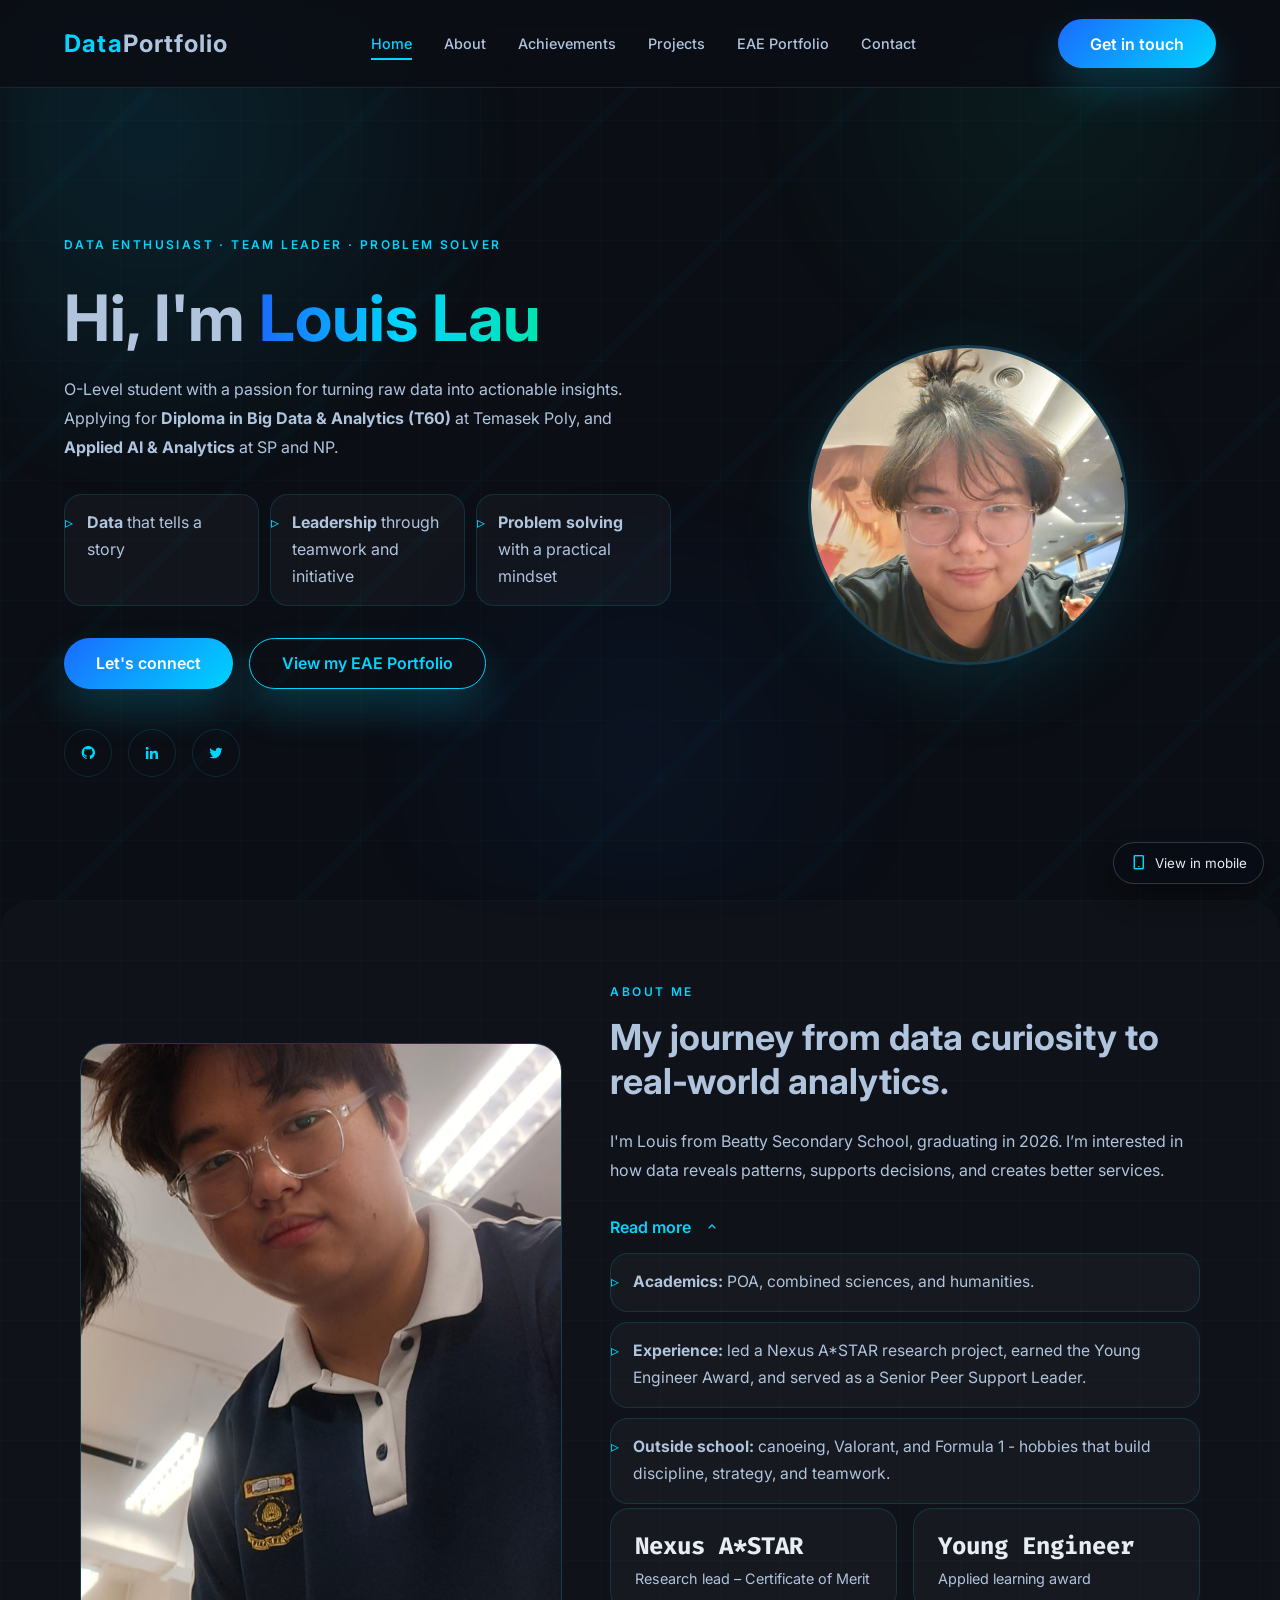
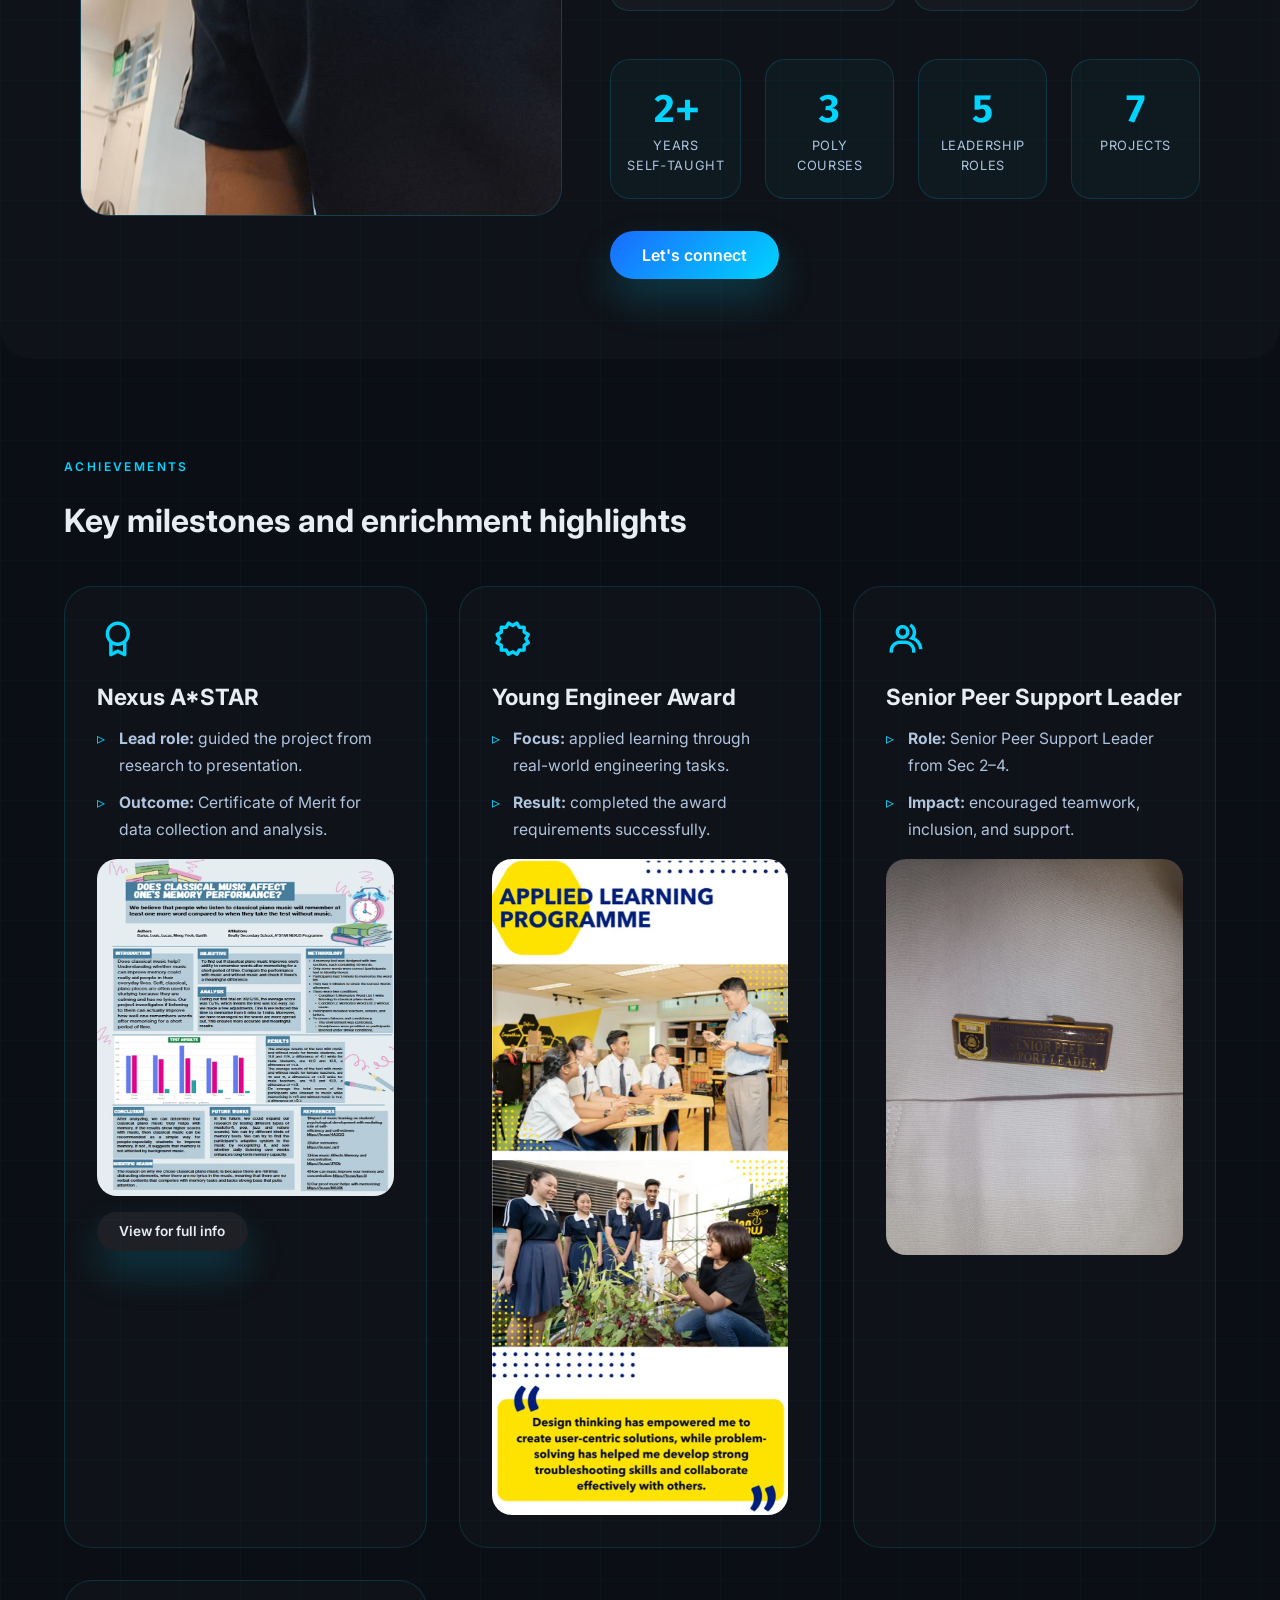
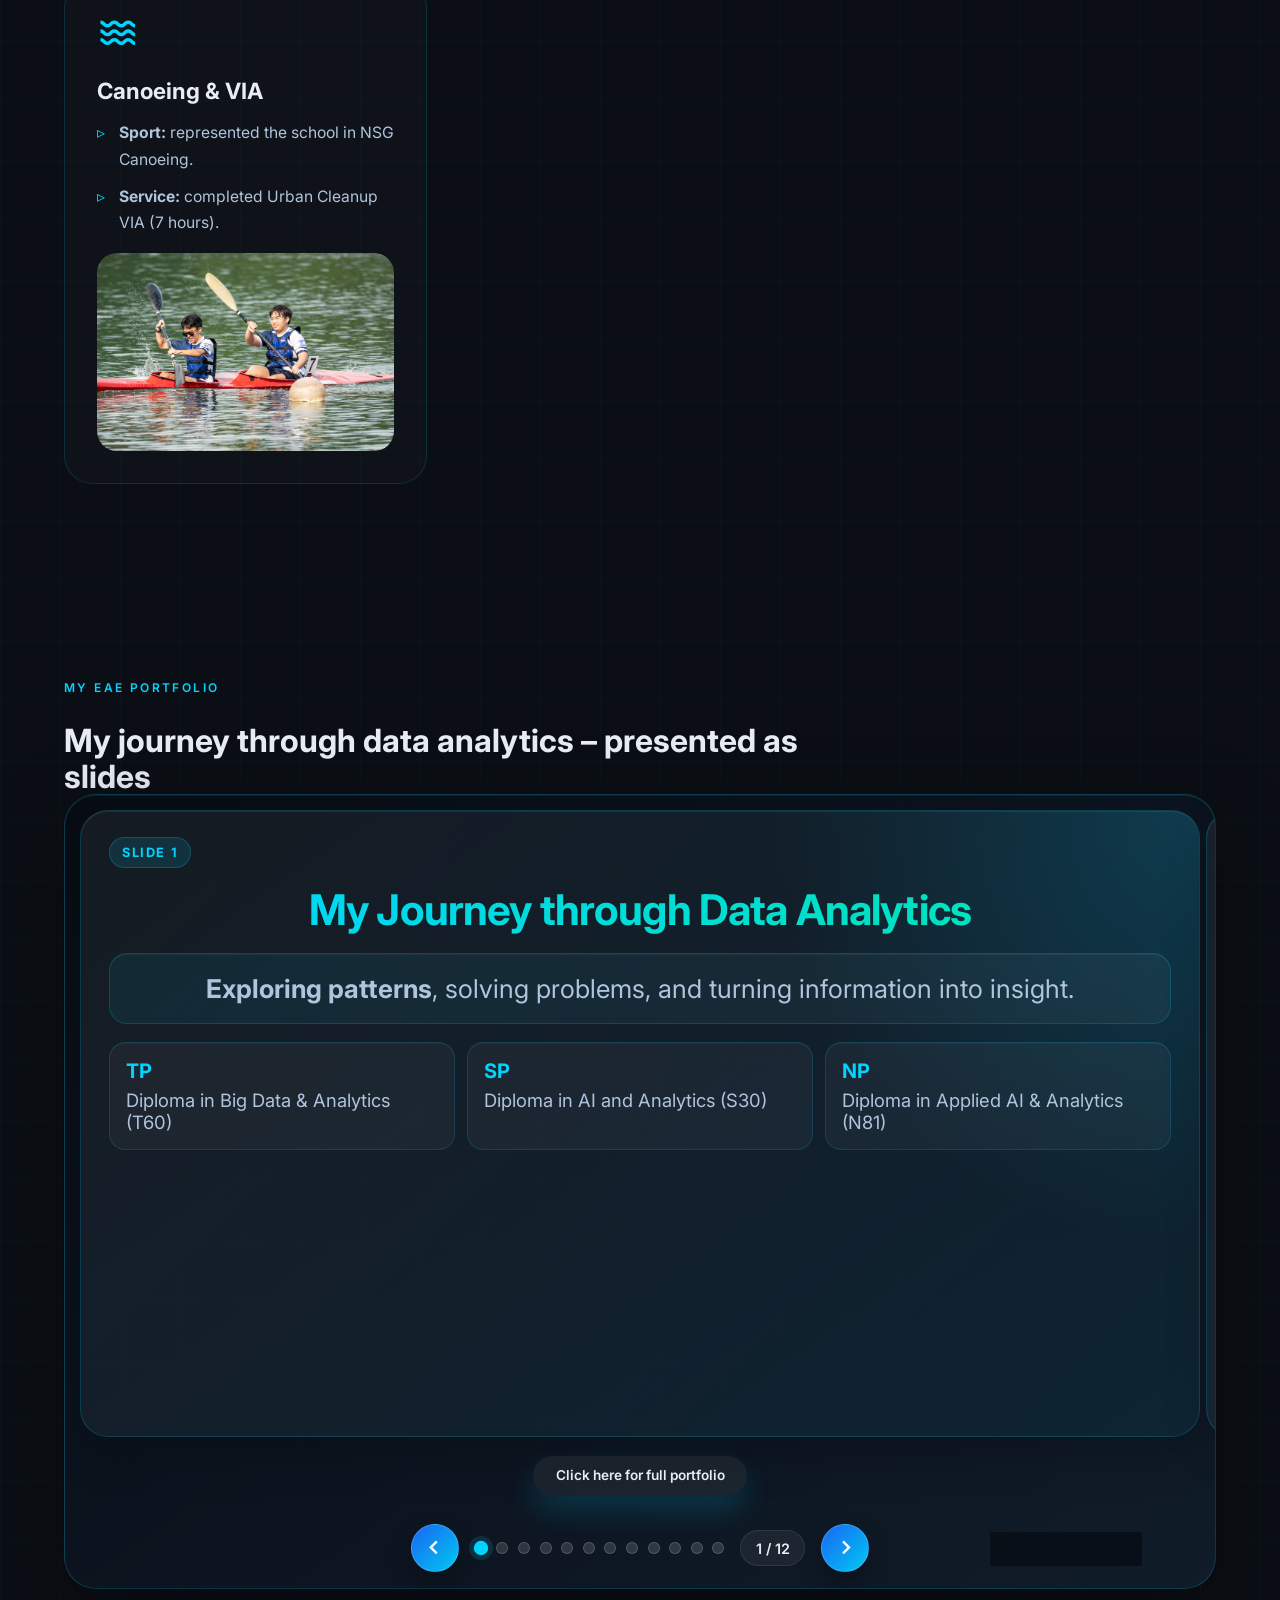
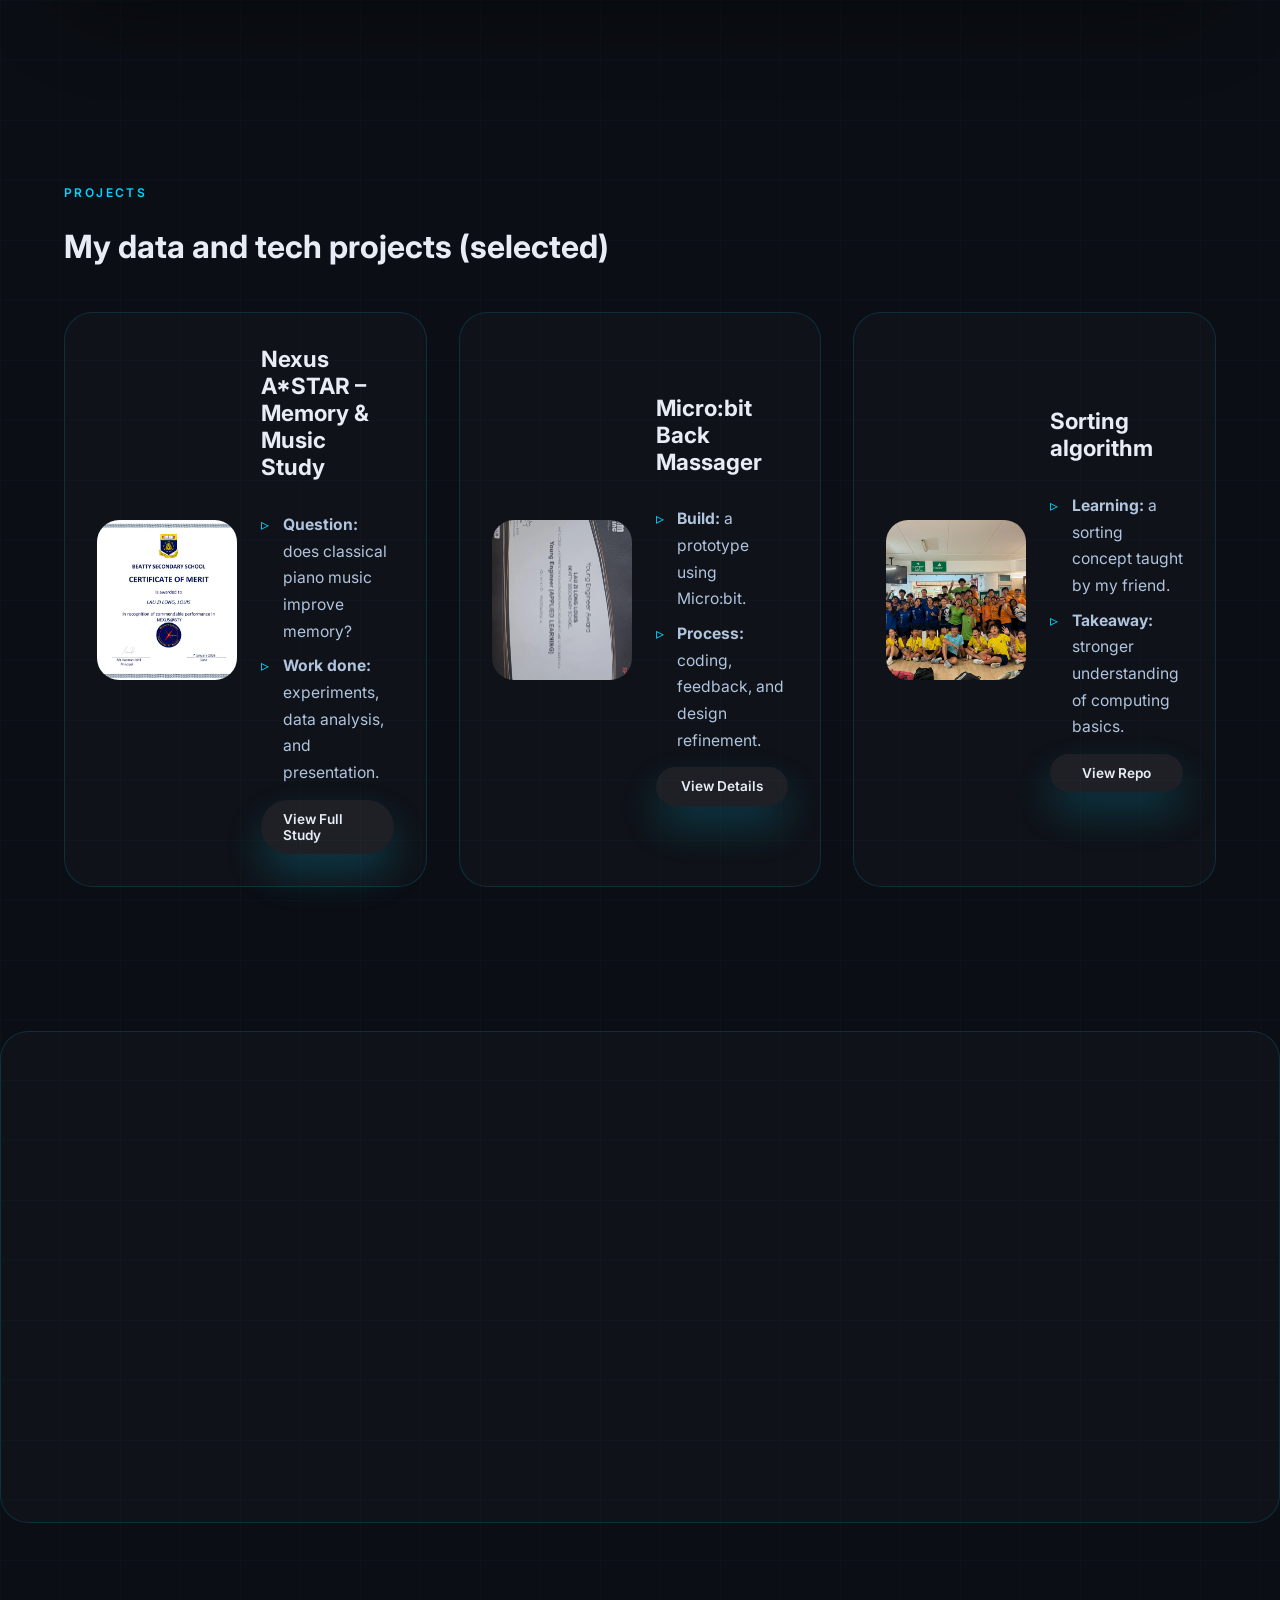
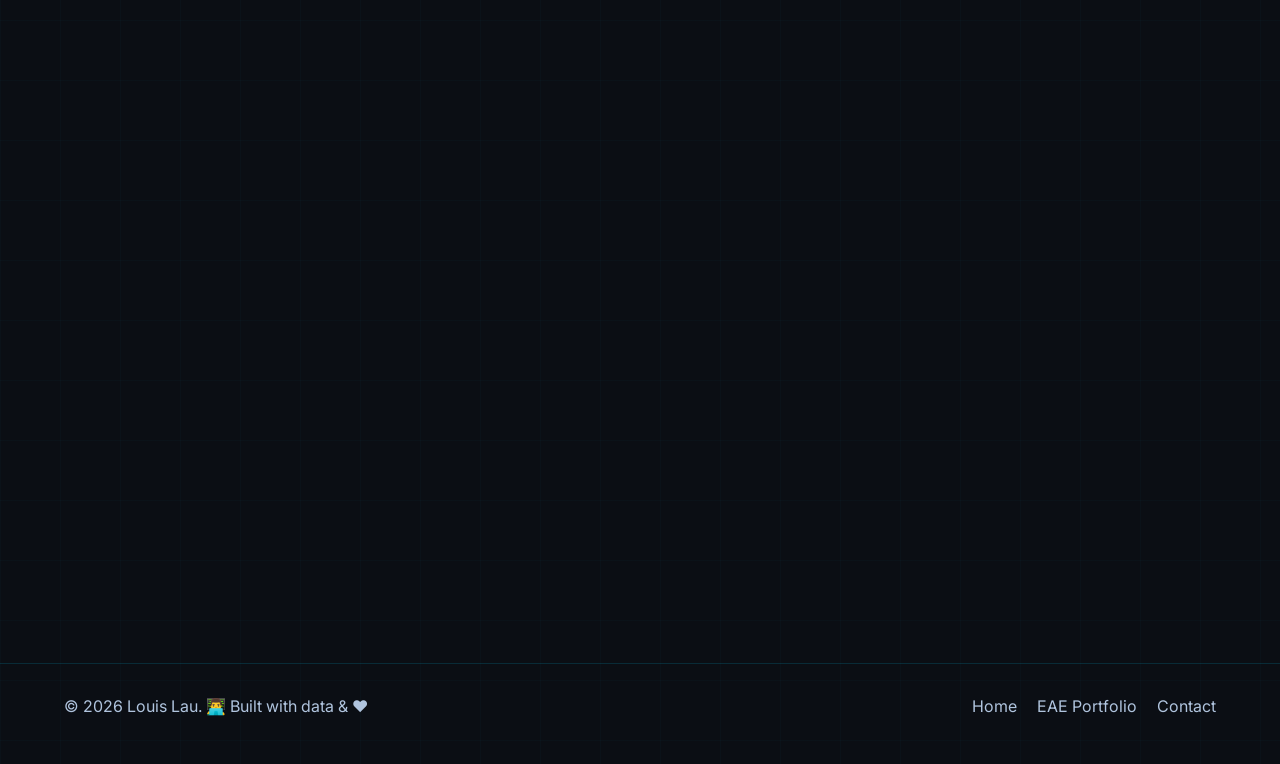
==== commit c65b205e: "Restore contact copy" ====
--- a/index.html
+++ b/index.html
@@ -247,11 +247,15 @@
       </div>
       <div class="contact-grid">
         <div class="contact-text reveal">
-          <ul class="contact-points">
-            <li><strong>Questions:</strong> about data, AI, or the portfolio.</li>
-            <li><strong>Opportunities:</strong> collaborations, mentorship, or project ideas.</li>
-            <li><strong>Email:</strong> <a href="mailto:Louislauzilong@outlook.com">Louislauzilong@outlook.com</a></li>
-          </ul>
+          <p>
+            Have a question, project idea, or just want to chat about data and AI?
+            I'm open to collaborations, mentorship, and discussions about how
+            technology can solve real problems. Reach out anytime!
+          </p>
+          <p style="margin-top:1rem; font-weight:600;">
+            You can also email me directly at
+            <a href="mailto:Louislauzilong@outlook.com">Louislauzilong@outlook.com</a>
+          </p>
         </div>
         <form action="https://formspree.io/f/xkoaovke" method="POST" class="contact-form reveal" id="contact-form">
           <input type="hidden" name="_subject" value="Portfolio contact request" />
--- a/style.css
+++ b/style.css
@@ -135,8 +135,7 @@
 }
 .hero-points,
 .compact-points,
-.card-points,
-.contact-points {
+.card-points {
   list-style: none;
   padding-left: 0;
   display: grid;
@@ -148,16 +147,14 @@
 }
 .hero-points li,
 .compact-points li,
-.card-points li,
-.contact-points li {
+.card-points li {
   position: relative;
   padding-left: 1.35rem;
   line-height: 1.7;
 }
 .hero-points li::before,
 .compact-points li::before,
-.card-points li::before,
-.contact-points li::before {
+.card-points li::before {
   content: "▹";
   position: absolute;
   left: 0;
@@ -177,15 +174,6 @@
 }
 .compact-project-points {
   gap: 0.5rem;
-}
-.contact-points {
-  gap: 0.9rem;
-}
-.contact-points li {
-  padding: 1rem 1rem 1rem 1.35rem;
-  border-radius: 18px;
-  background: rgba(255,255,255,0.03);
-  border: 1px solid var(--border);
 }
 .home-actions { display: flex; flex-wrap: wrap; gap: 1rem; margin-bottom: 2.5rem; }
 .social-icons { display: flex; flex-wrap: wrap; gap: 1rem; }
@@ -1212,7 +1200,6 @@
 }
 
 .card-points li,
-.contact-points li,
 .compact-points li {
   font-size: 0.98rem;
 }
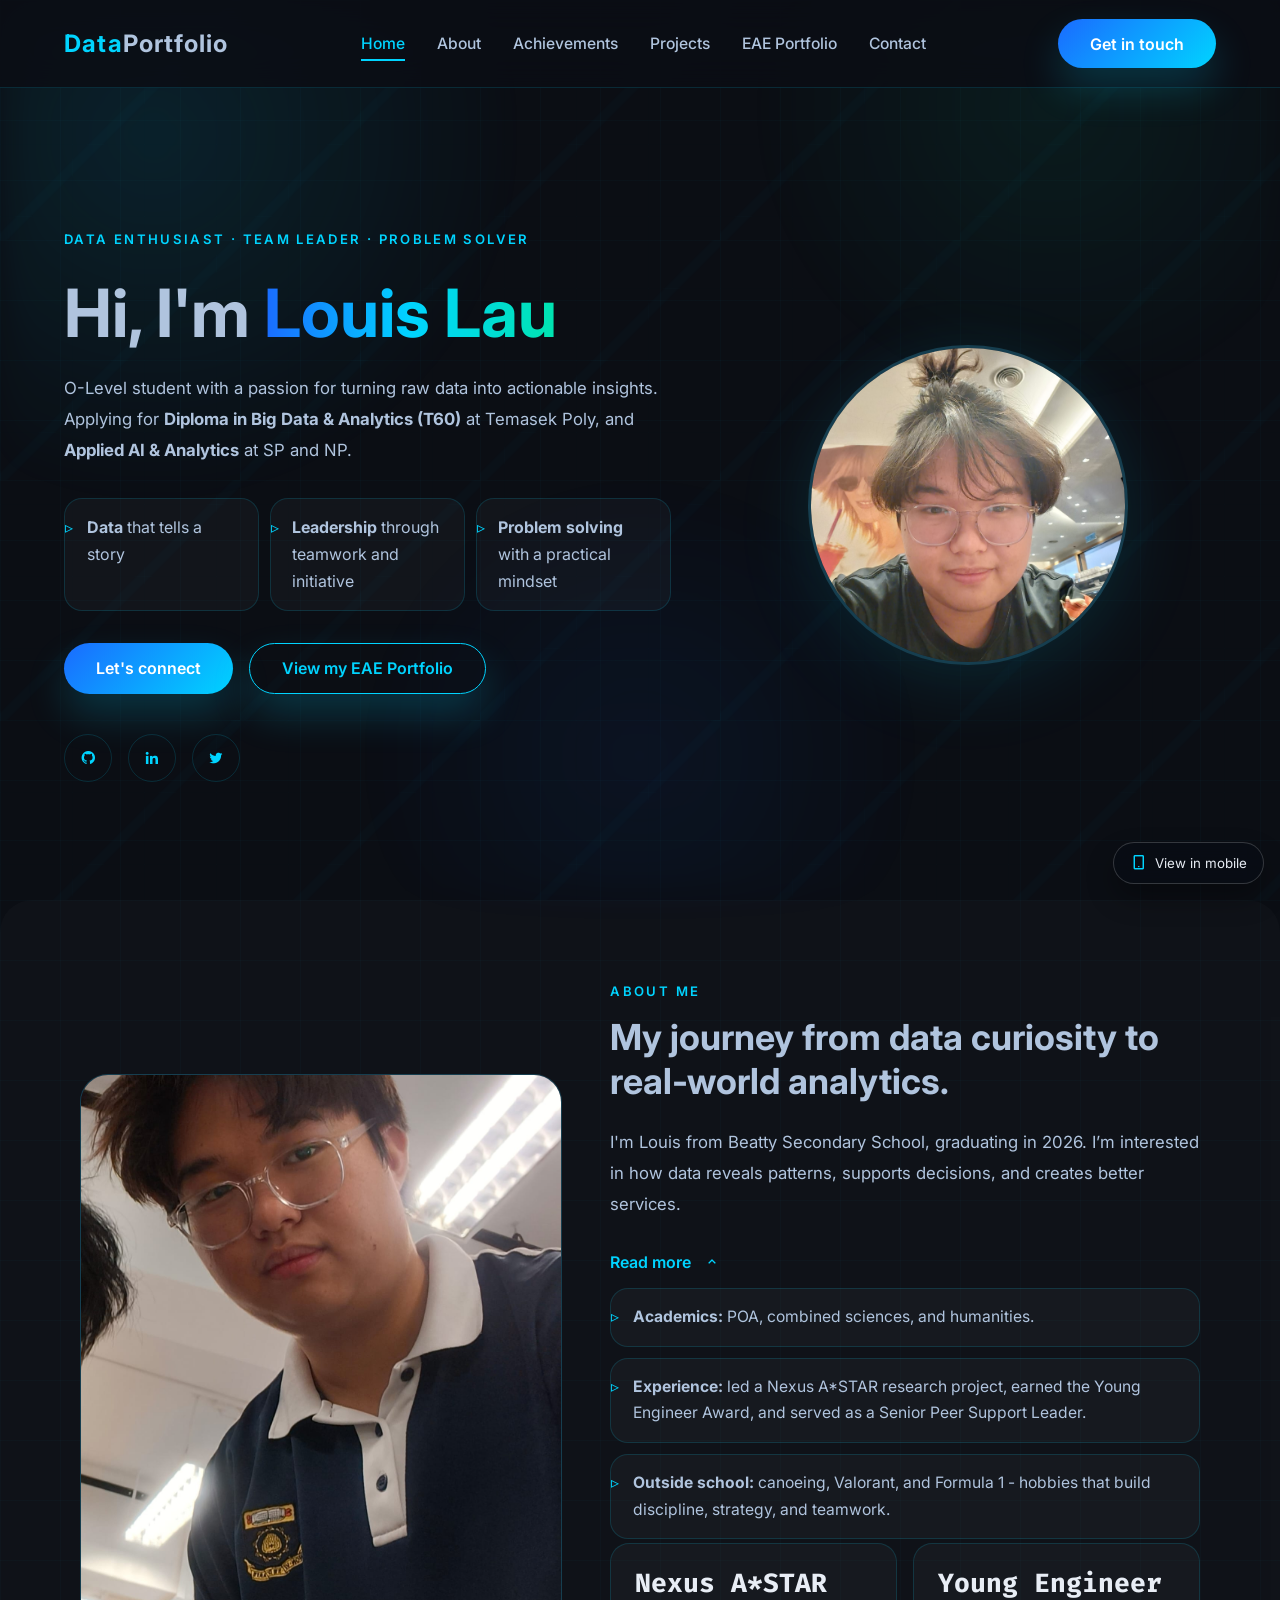
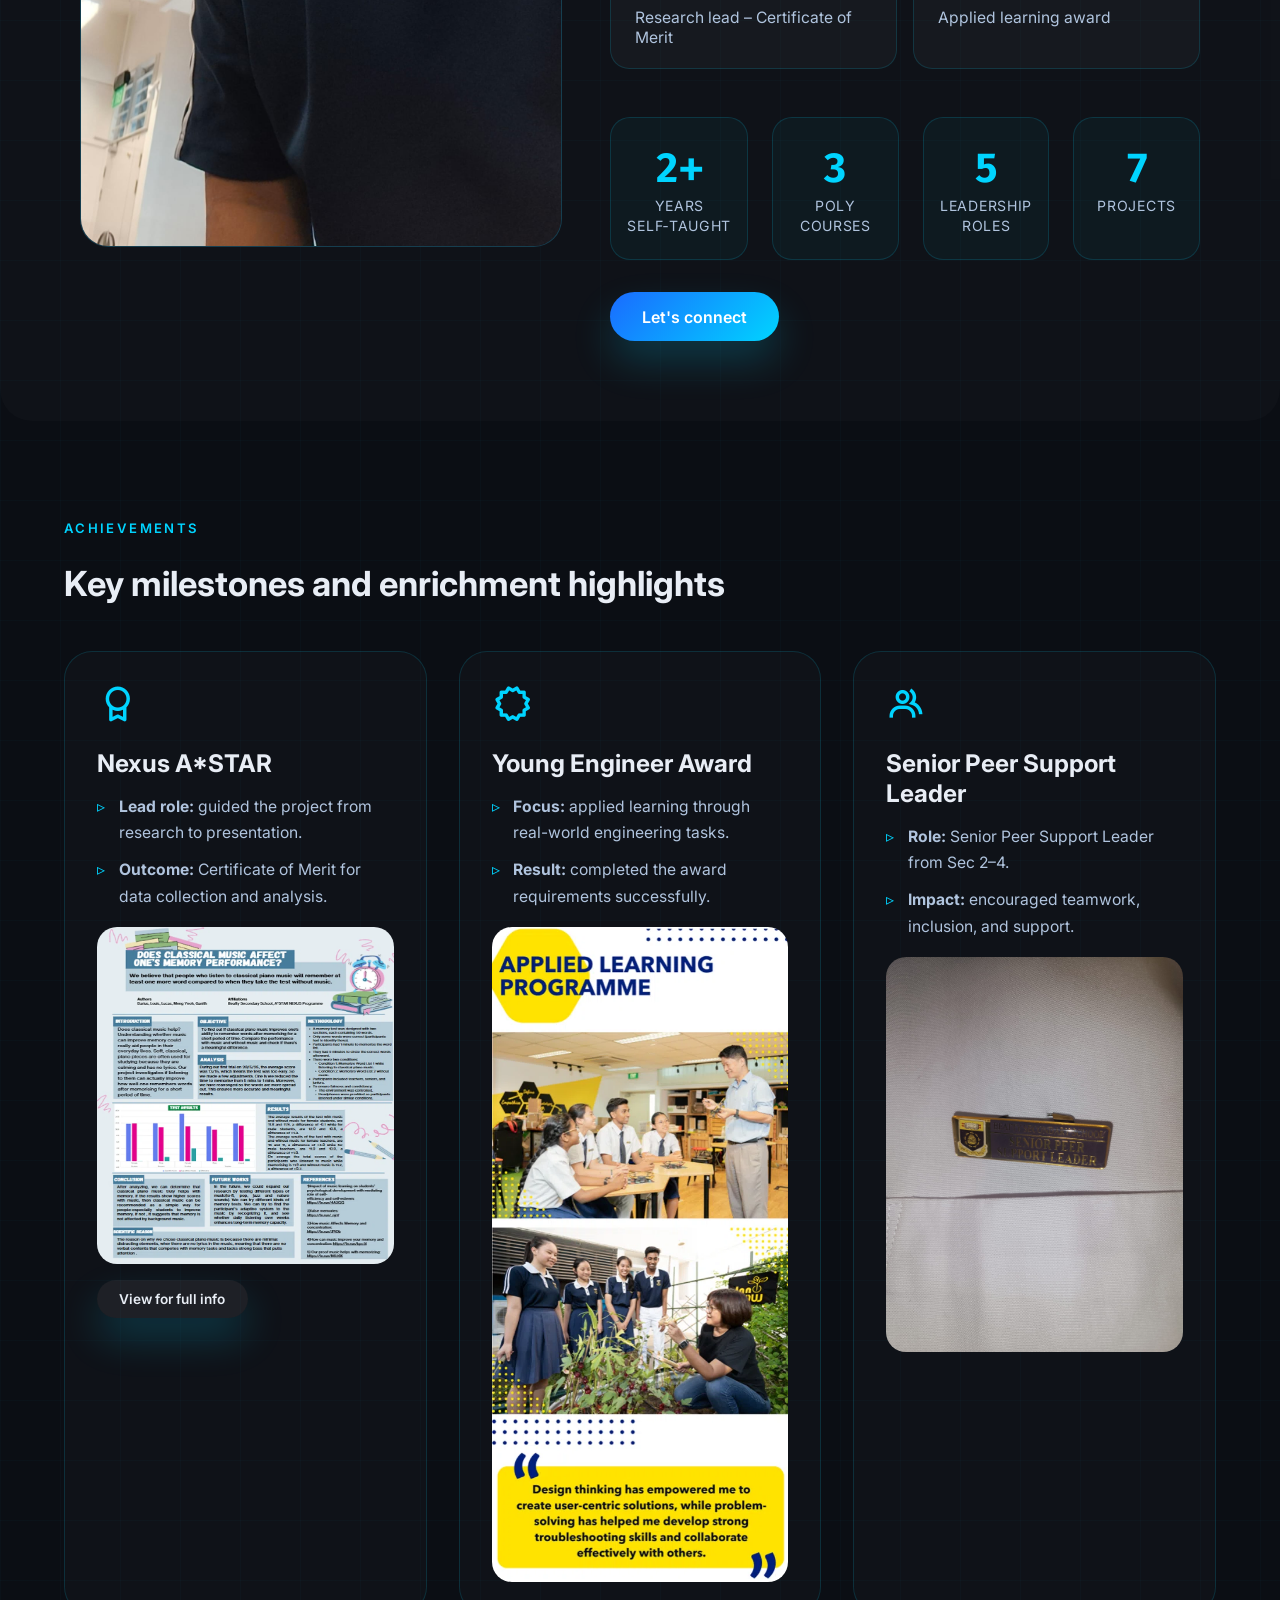
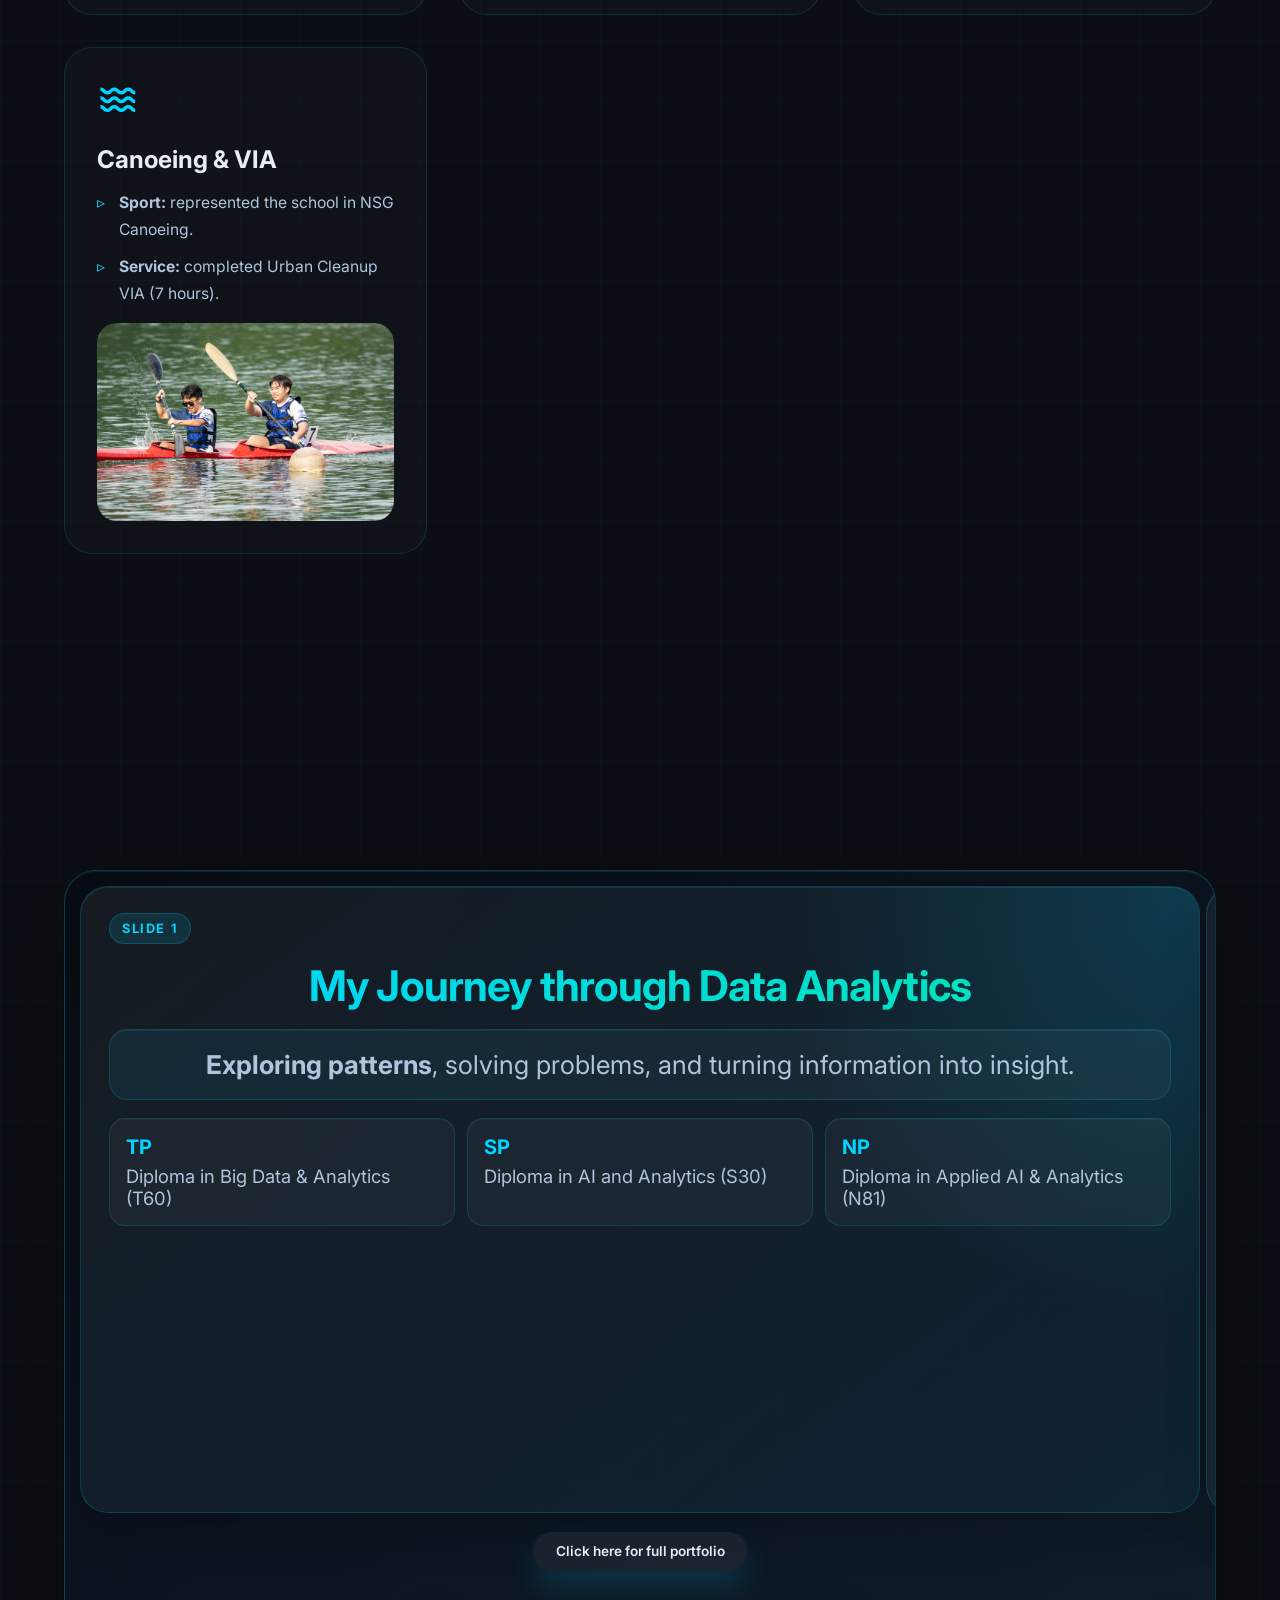
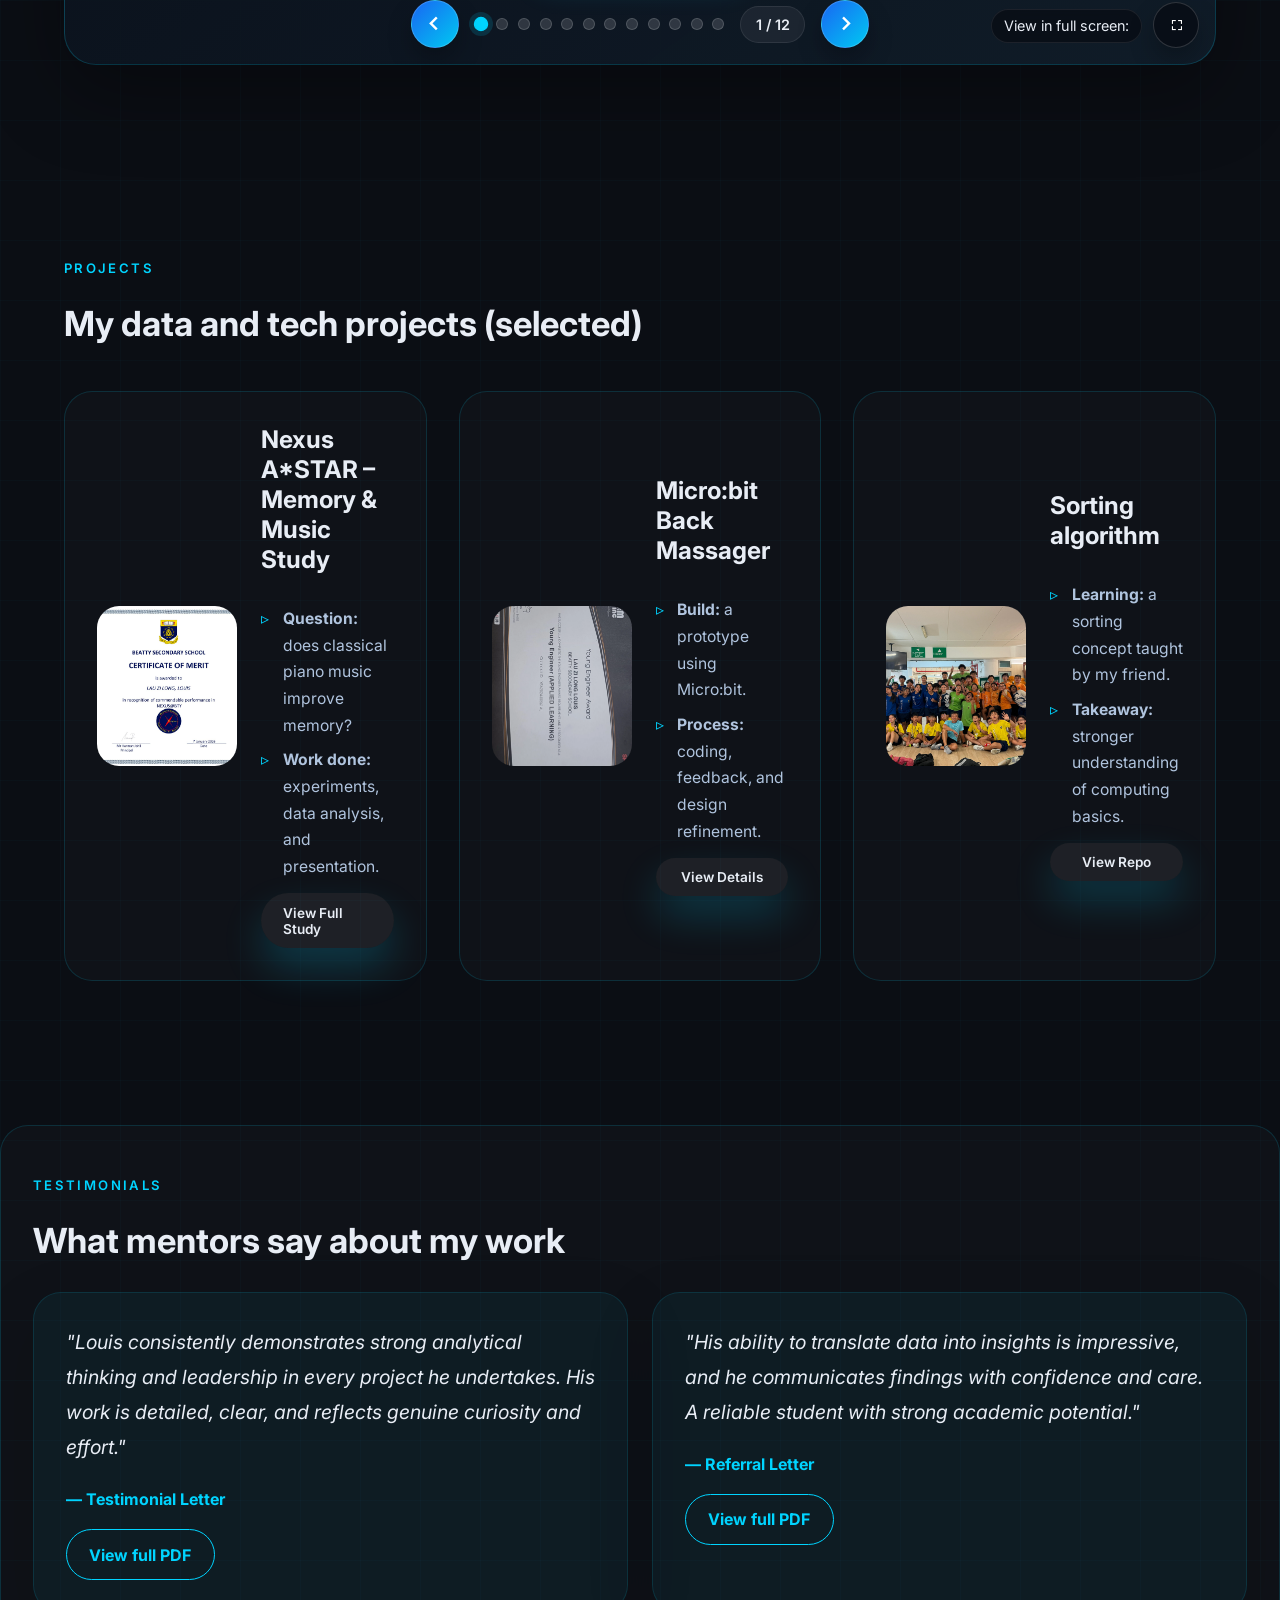
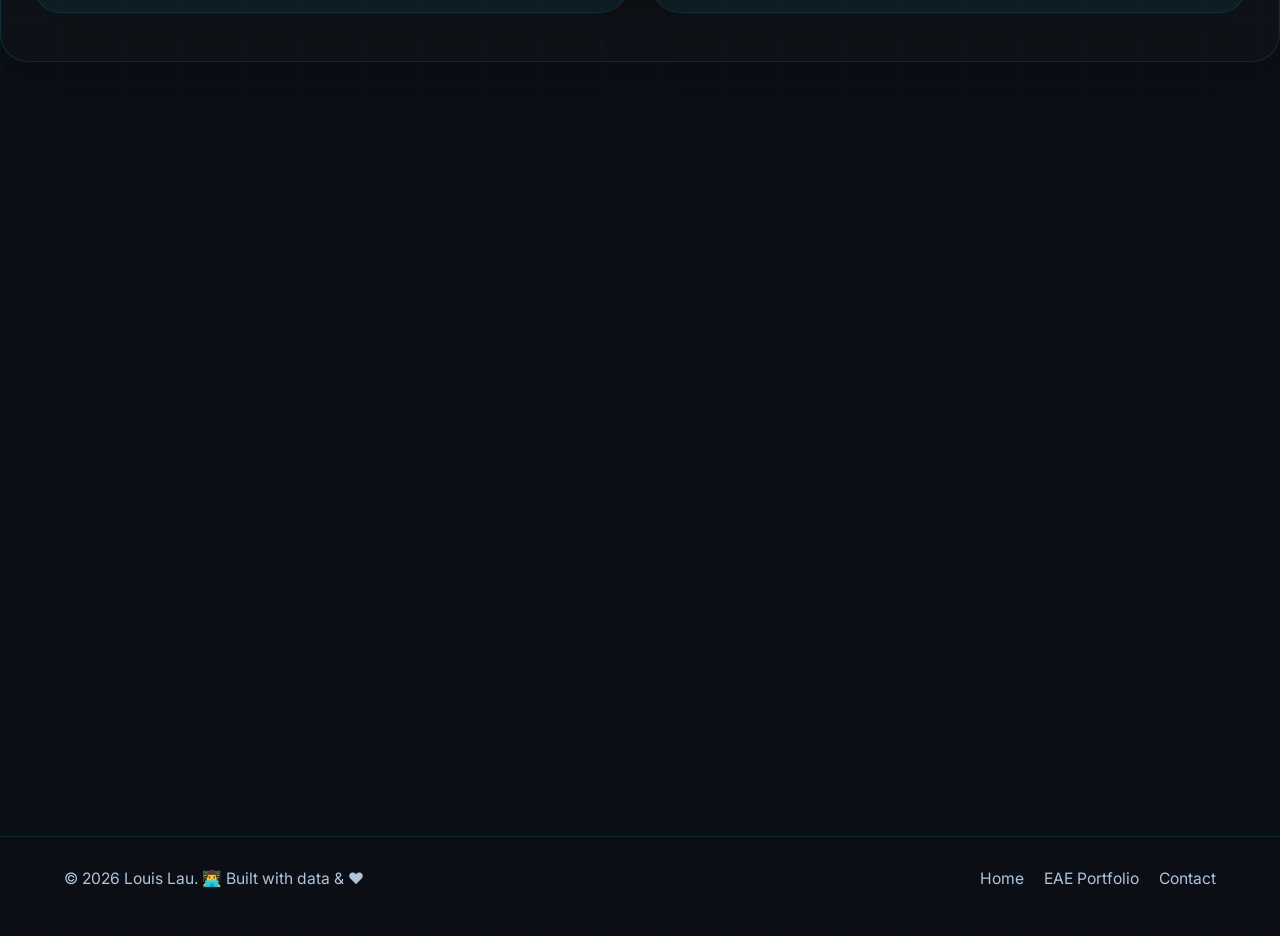
==== commit c0efec60: "Update full portfolio button to Canva link" ====
--- a/index.html
+++ b/index.html
@@ -159,7 +159,7 @@
           <!-- Slides injected by JS -->
         </div>
         <div class="portfolio-cta-bar">
-          <a href="assets/testimonials/EAE Portfolio.pptx.pptx" target="_blank" rel="noopener" download class="btn btn-small">Click here for full portfolio</a>
+          <a href="https://canva.link/puob1fo90o8rlx7" target="_blank" rel="noopener" class="btn btn-small">Click here for full portfolio</a>
         </div>
         <div class="slider-controls">
           <button type="button" class="slider-btn" id="prevSlide" aria-label="Previous slide"><i class="bx bx-chevron-left"></i></button>
--- a/style.css
+++ b/style.css
@@ -73,7 +73,7 @@
 .logo span { color: var(--accent-cyan); }
 .navbar { display: flex; align-items: center; gap: 2rem; }
 .navbar a {
-  color: var(--text-color); font-size: 0.9rem; font-weight: 500;
+  color: var(--text-color); font-size: 0.98rem; font-weight: 500;
   transition: color 0.25s; position: relative;
 }
 .navbar a::after {
@@ -109,11 +109,11 @@
 .section-label {
   display: inline-block; margin-bottom: 1rem;
   color: var(--accent-cyan); text-transform: uppercase;
-  letter-spacing: 0.2em; font-size: 0.75rem; font-weight: 600;
+  letter-spacing: 0.18em; font-size: 0.82rem; font-weight: 600;
 }
 .section-header h2 {
   color: var(--text-strong);
-  font-size: clamp(2rem, 2.5vw, 2.8rem);
+  font-size: clamp(2.15rem, 2.7vw, 3rem);
   line-height: 1.1; margin-top: 0.8rem; max-width: 750px;
 }
 
@@ -122,7 +122,7 @@
   gap: 3rem; min-height: calc(100vh - 110px);
 }
 .home-content h1 {
-  font-size: clamp(2.8rem, 5vw, 4.2rem); line-height: 1.05;
+  font-size: clamp(3rem, 5.2vw, 4.5rem); line-height: 1.05;
   margin: 1rem 0 1.5rem;
 }
 .gradient-text {
@@ -130,7 +130,7 @@
   background-clip: text; -webkit-background-clip: text; -webkit-text-fill-color: transparent;
 }
 .home-content p {
-  max-width: 620px; line-height: 1.8; margin-bottom: 2rem;
+  max-width: 650px; line-height: 1.85; margin-bottom: 2rem; font-size: 1.05rem;
   color: var(--text-color);
 }
 .hero-points,
@@ -211,7 +211,7 @@
   object-fit: cover;
 }
 .about-content h2 { font-size: clamp(2rem, 2.8vw, 3.2rem); margin-bottom: 1.5rem; }
-.about-content p { line-height: 1.8; margin-bottom: 2rem; }
+.about-content p { line-height: 1.85; margin-bottom: 2rem; font-size: 1.05rem; }
 .about-highlights {
   display: grid; grid-template-columns: repeat(2, 1fr); gap: 1rem; margin-bottom: 2rem;
 }
@@ -220,10 +220,10 @@
   background: rgba(255,255,255,0.03); border: 1px solid var(--border);
 }
 .about-highlights strong {
-  display: block; font-size: 1.5rem; color: var(--text-strong);
+  display: block; font-size: 1.65rem; color: var(--text-strong);
   margin-bottom: 0.35rem; font-family: var(--font-mono);
 }
-.about-highlights span { font-size: 0.9rem; color: var(--text-color); }
+.about-highlights span { font-size: 0.98rem; color: var(--text-color); }
 
 .data-stats {
   display: grid; grid-template-columns: repeat(4, 1fr); gap: 1.5rem;
@@ -235,10 +235,10 @@
   border: 1px solid var(--border);
 }
 .stat-item .number {
-  font-family: var(--font-mono); font-size: 2.4rem; font-weight: 700;
+  font-family: var(--font-mono); font-size: 2.55rem; font-weight: 700;
   color: var(--accent-cyan); display: block;
 }
-.stat-item .label { font-size: 0.8rem; text-transform: uppercase; letter-spacing: 0.05em; color: var(--text-color); }
+.stat-item .label { font-size: 0.88rem; text-transform: uppercase; letter-spacing: 0.05em; color: var(--text-color); }
 
 .grid-container {
   display: grid; grid-template-columns: repeat(auto-fit, minmax(280px, 1fr));
@@ -256,9 +256,9 @@
 }
 .card i { font-size: 2.6rem; color: var(--accent-cyan); margin-bottom: 1.4rem; }
 .card h3, .project-info h3 {
-  font-size: 1.4rem; margin-bottom: 1rem; color: var(--text-strong);
-}
-.card p, .project-info p { line-height: 1.8; color: var(--text-color); }
+  font-size: 1.52rem; margin-bottom: 1rem; color: var(--text-strong);
+}
+.card p, .project-info p { line-height: 1.85; color: var(--text-color); font-size: 1.03rem; }
 
 .card .img-placeholder {
   margin-top: 1rem;
@@ -317,14 +317,14 @@
   box-shadow: 0 28px 80px rgba(0, 212, 255, 0.12);
 }
 .testimonial-quote {
-  font-size: 1.15rem;
+  font-size: 1.22rem;
   line-height: 1.8;
   color: var(--text-strong);
   font-style: italic;
   margin-bottom: 1.5rem;
 }
 .testimonial-author {
-  font-size: 0.95rem;
+  font-size: 1rem;
   color: var(--accent-cyan);
   font-weight: 700;
   margin-bottom: 1.25rem;
@@ -355,6 +355,7 @@
   background: rgba(255,255,255,0.02); border: 1px solid var(--border);
 }
 .contact-text p { line-height: 1.8; }
+.contact-text p { font-size: 1.05rem; line-height: 1.85; }
 .contact-form {
   display: grid; gap: 1.25rem;
   background: rgba(255,255,255,0.02); border-radius: 28px;
@@ -364,7 +365,7 @@
 .contact-form input, .contact-form textarea {
   width: 100%; padding: 1rem 1.2rem; border-radius: 18px;
   border: 1px solid var(--border); background: rgba(255,255,255,0.04);
-  color: var(--text-strong); outline: none;
+  color: var(--text-strong); outline: none; font-size: 1rem;
 }
 .contact-form input:focus, .contact-form textarea:focus { border-color: var(--accent-cyan); }
 .contact-form textarea { resize: vertical; }
@@ -373,6 +374,8 @@
   padding: 2rem 5% 3rem; display: flex; justify-content: space-between;
   align-items: center; border-top: 1px solid var(--border);
 }
+.footer p { font-size: 0.98rem; }
+.footer-links { font-size: 0.98rem; }
 .footer-links { display: flex; gap: 1.25rem; flex-wrap: wrap; }
 .footer-links a { color: var(--text-color); transition: color 0.25s; }
 .footer-links a:hover { color: var(--accent-cyan); }
@@ -1105,10 +1108,14 @@
   overflow: auto;
   padding: 0.4rem 0.25rem 0.2rem;
 }
+.slide-fullscreen-content .slide {
+  aspect-ratio: auto;
+  min-height: 0;
+}
 .slide-fullscreen-content .slide-shell {
-  min-height: 520px;
-  aspect-ratio: 16 / 9;
-  justify-content: center;
+  min-height: min(74vh, 640px);
+  aspect-ratio: auto;
+  justify-content: flex-start;
 }
 .slide-fullscreen-controls {
   display: flex;
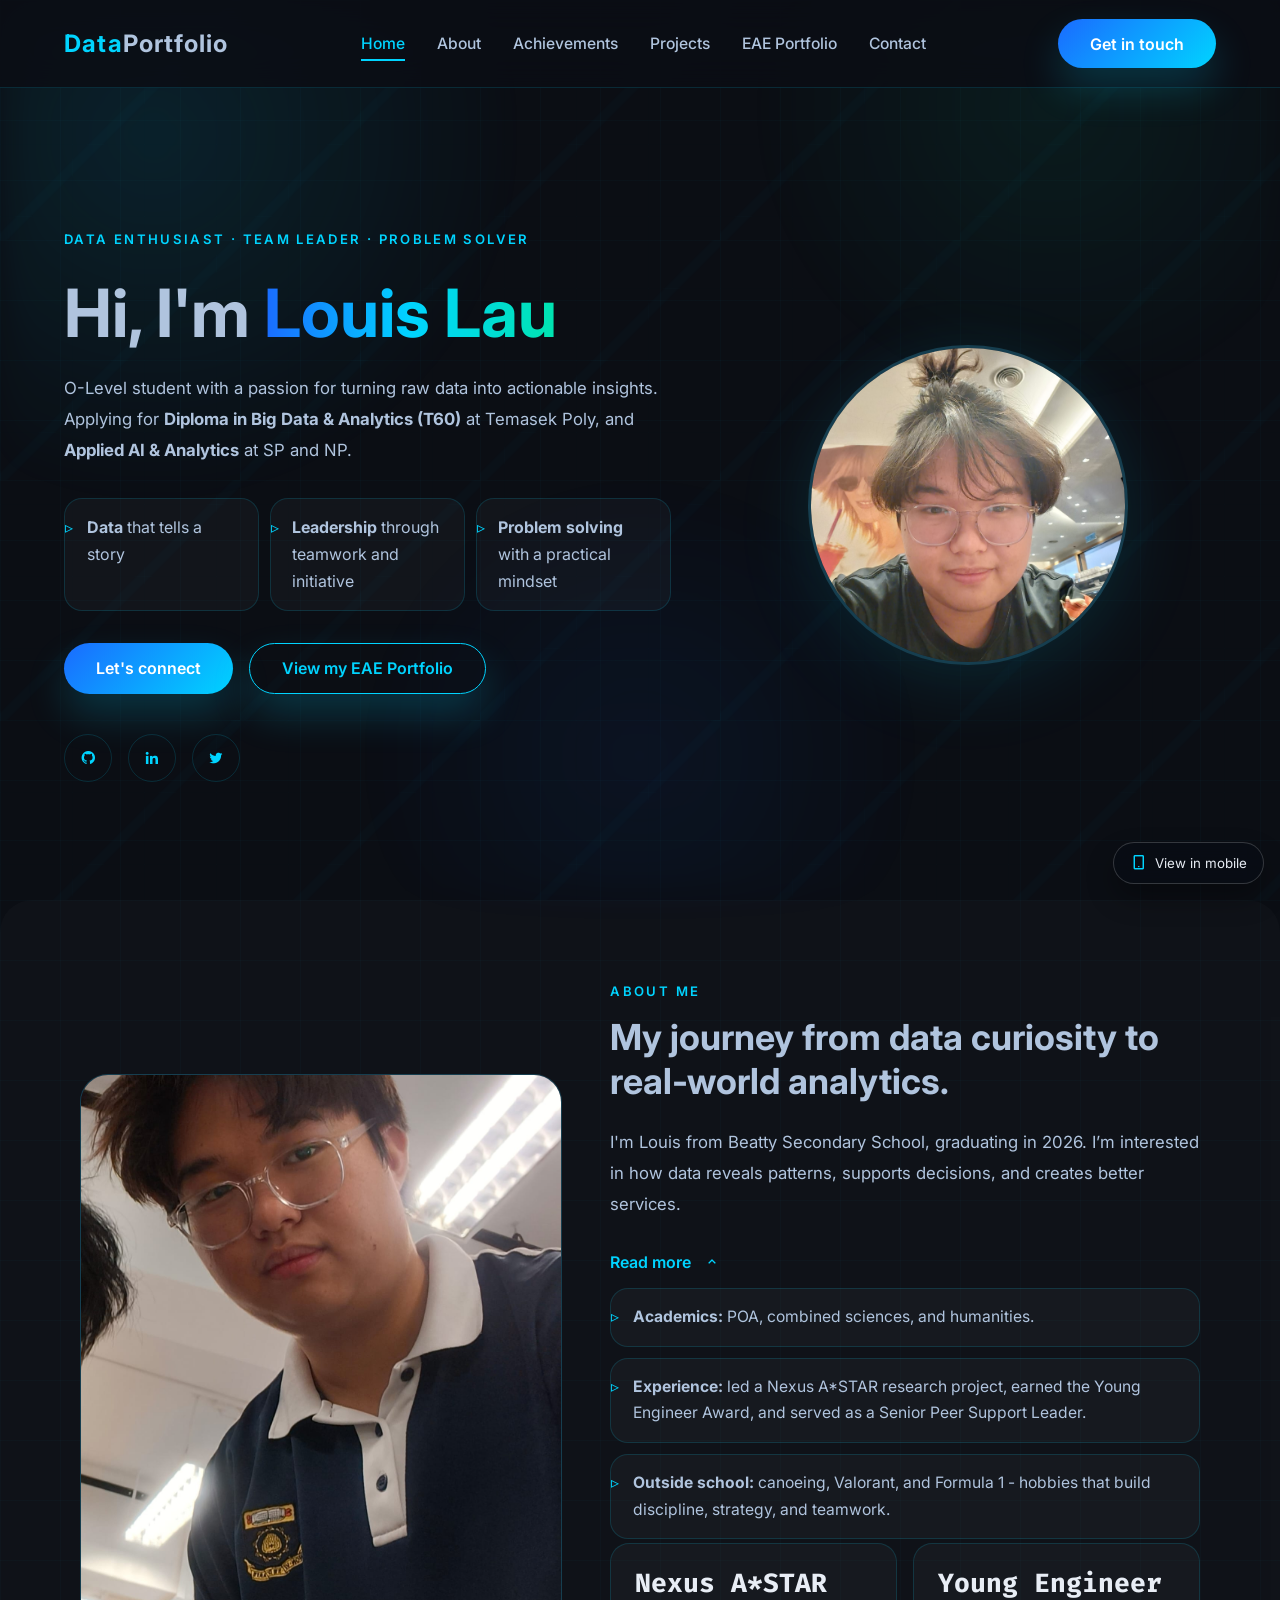
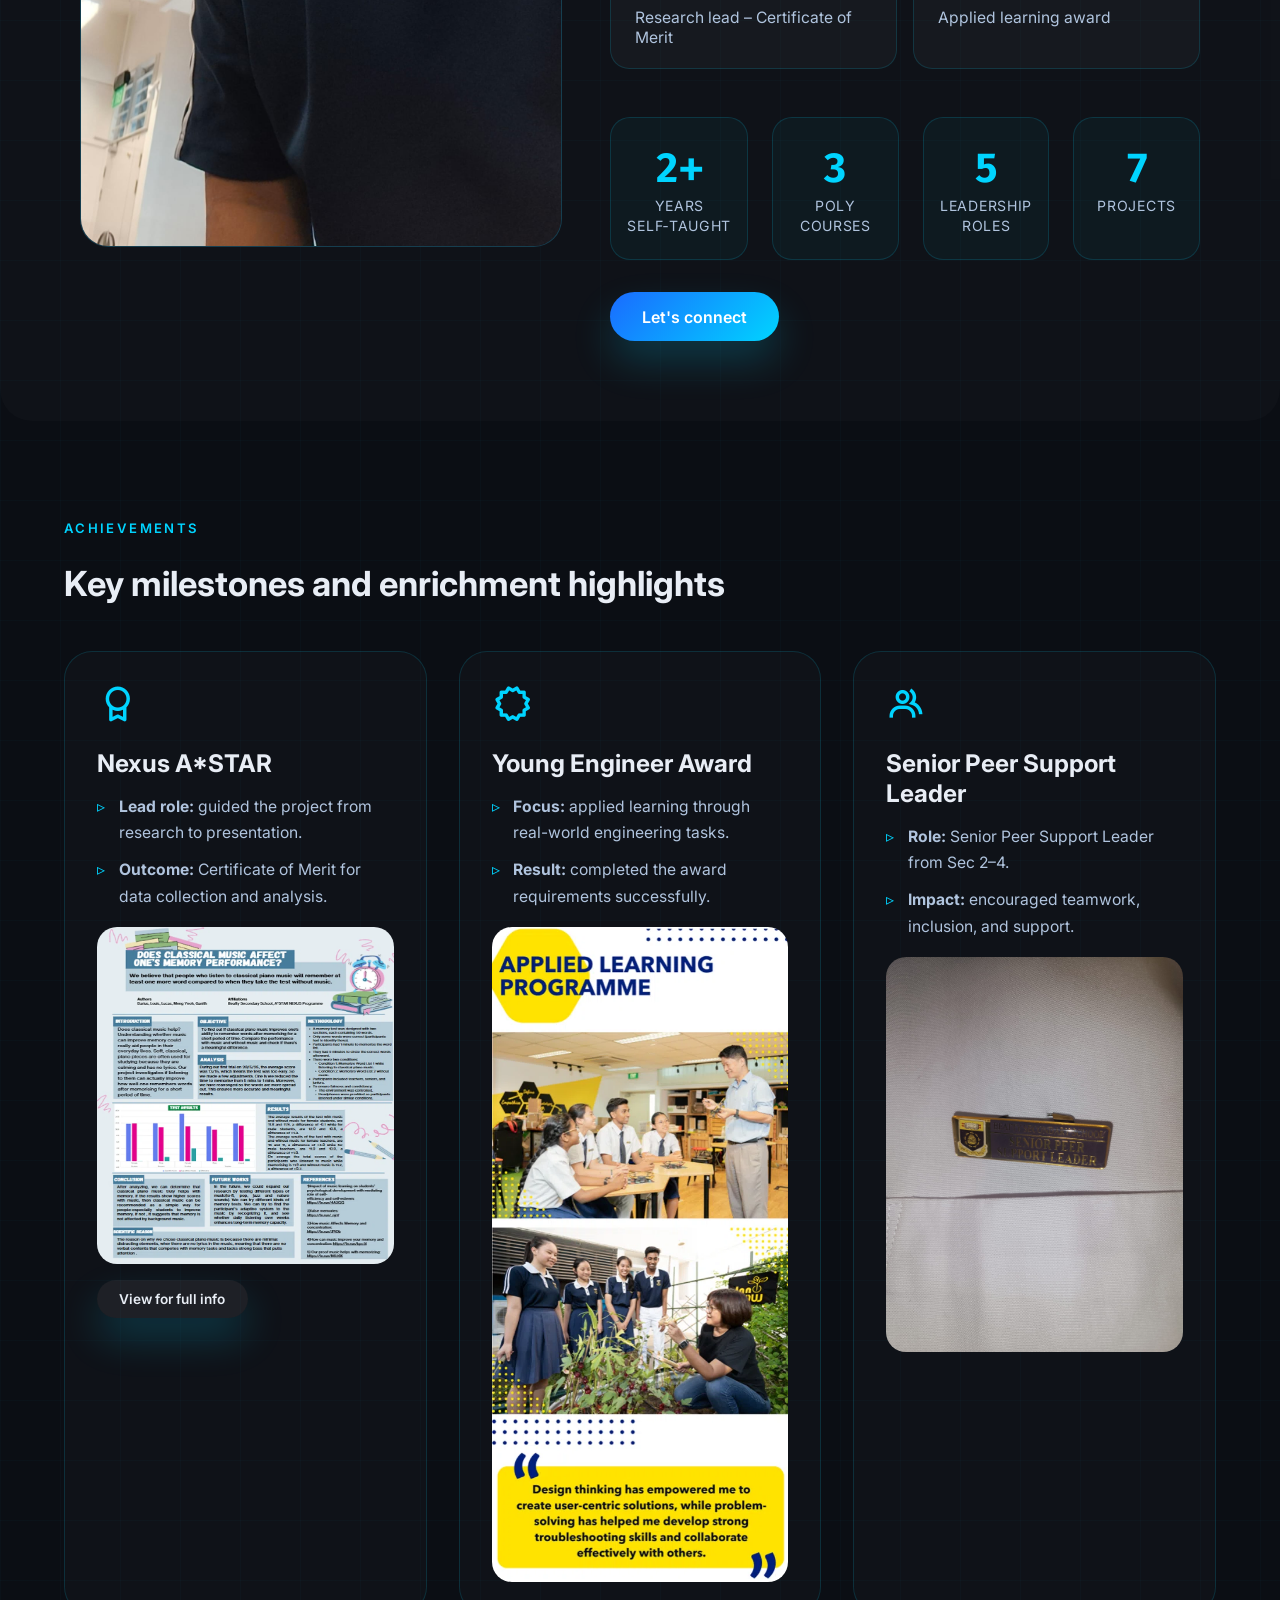
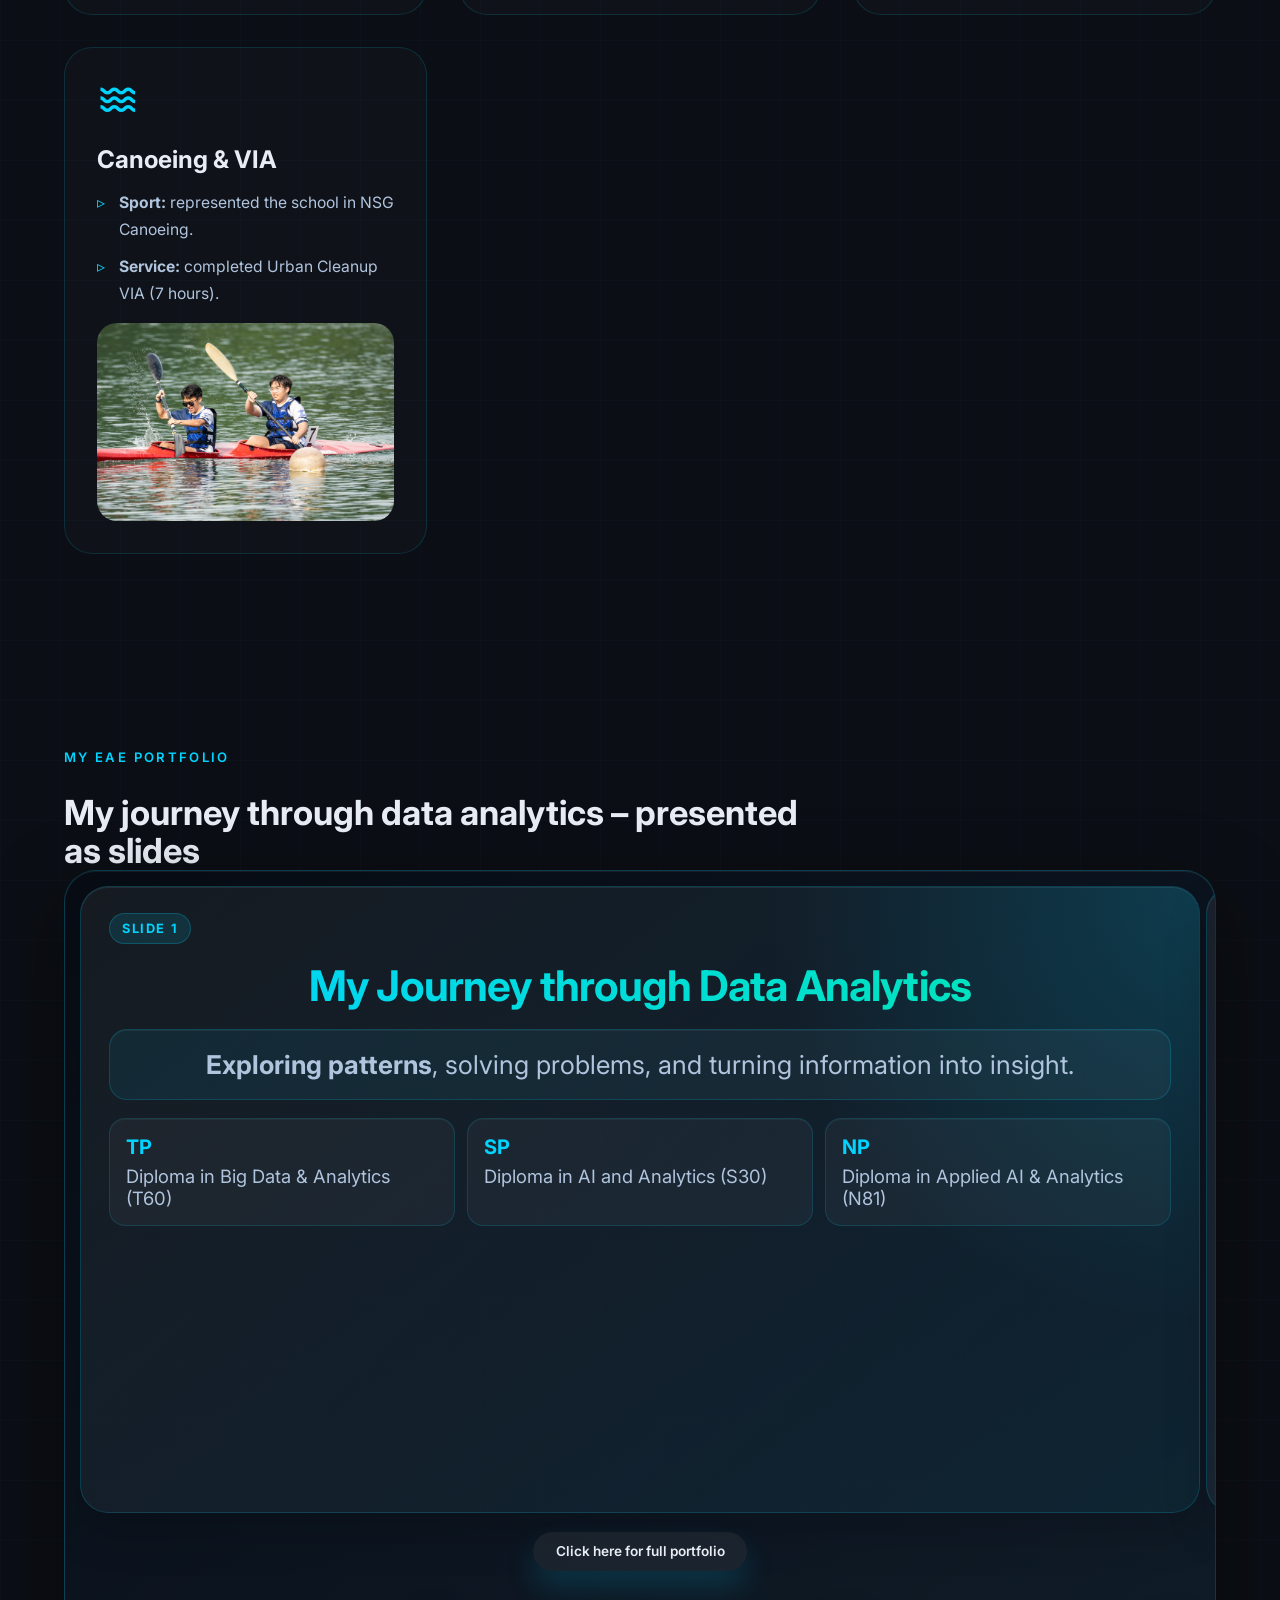
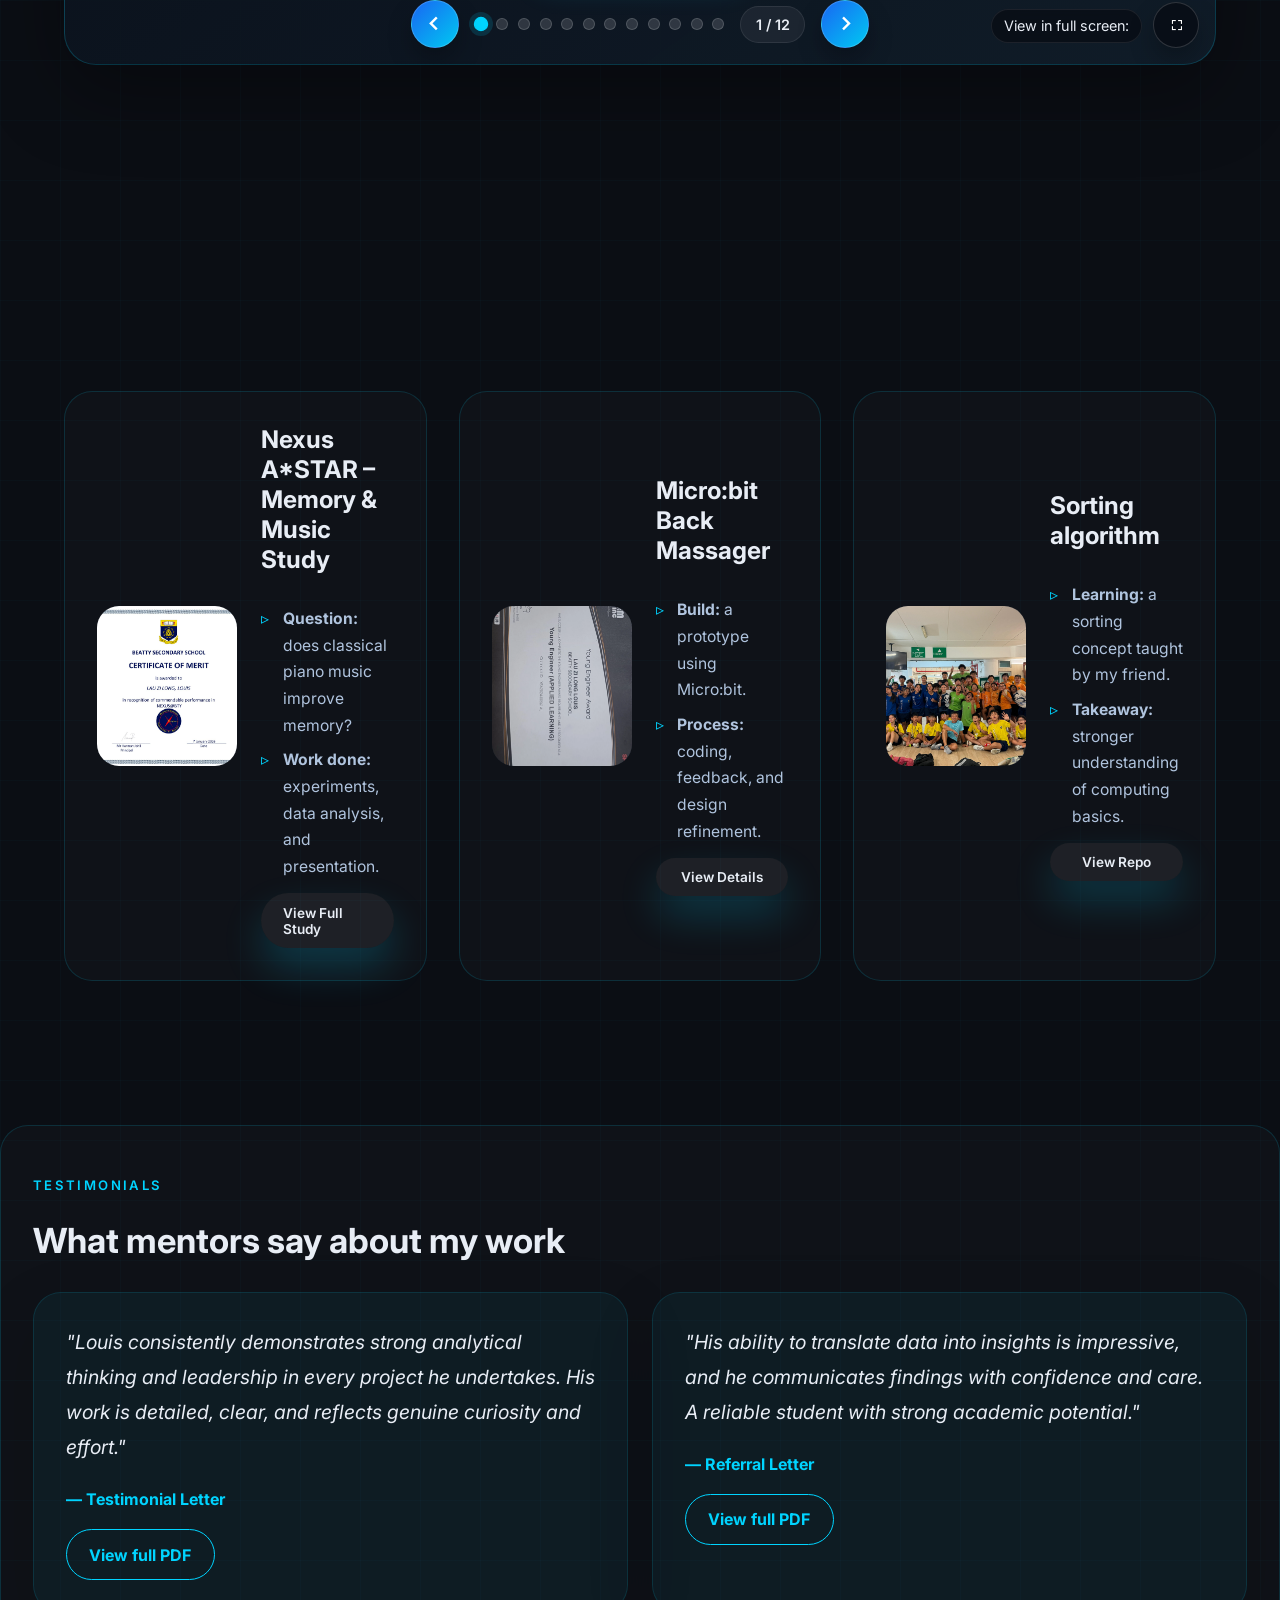
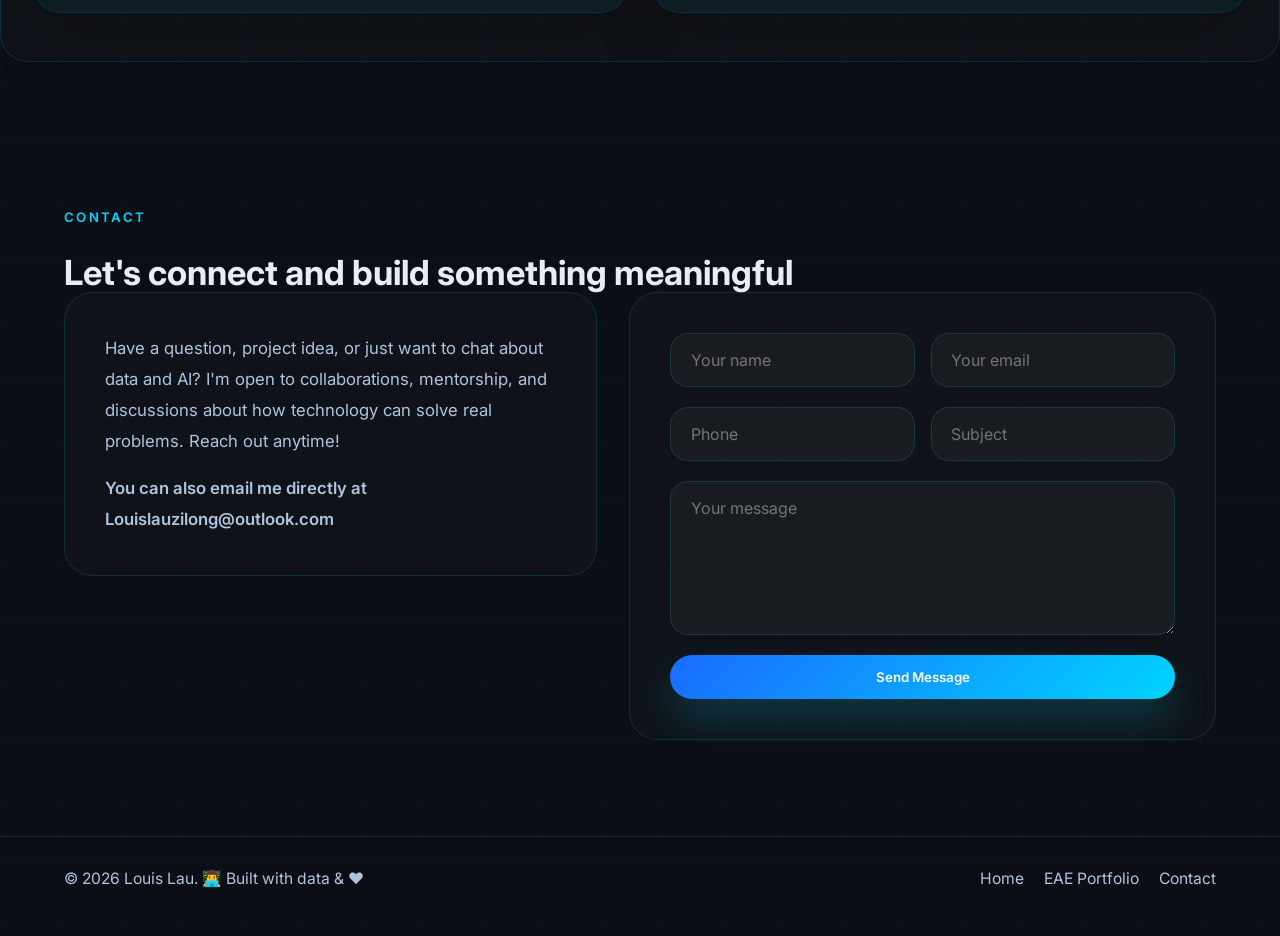
==== commit 2d054f09: "Improve Formspree email field mapping for delivery" ====
--- a/index.html
+++ b/index.html
@@ -263,8 +263,9 @@
           <div id="form-error" class="form-message" style="display:none; margin-bottom:1rem; color:#ff8a8a;"></div>
           <div class="input-row">
             <input type="text" name="name" placeholder="Your name" required />
-            <input type="email" name="_replyto" placeholder="Your email" required />
-          </div>
+            <input type="email" name="email" placeholder="Your email" required />
+          </div>
+          <input type="hidden" name="_replyto" id="form-replyto" />
           <div class="input-row">
             <input type="tel" name="phone" placeholder="Phone" />
             <input type="text" name="subject" placeholder="Subject" />
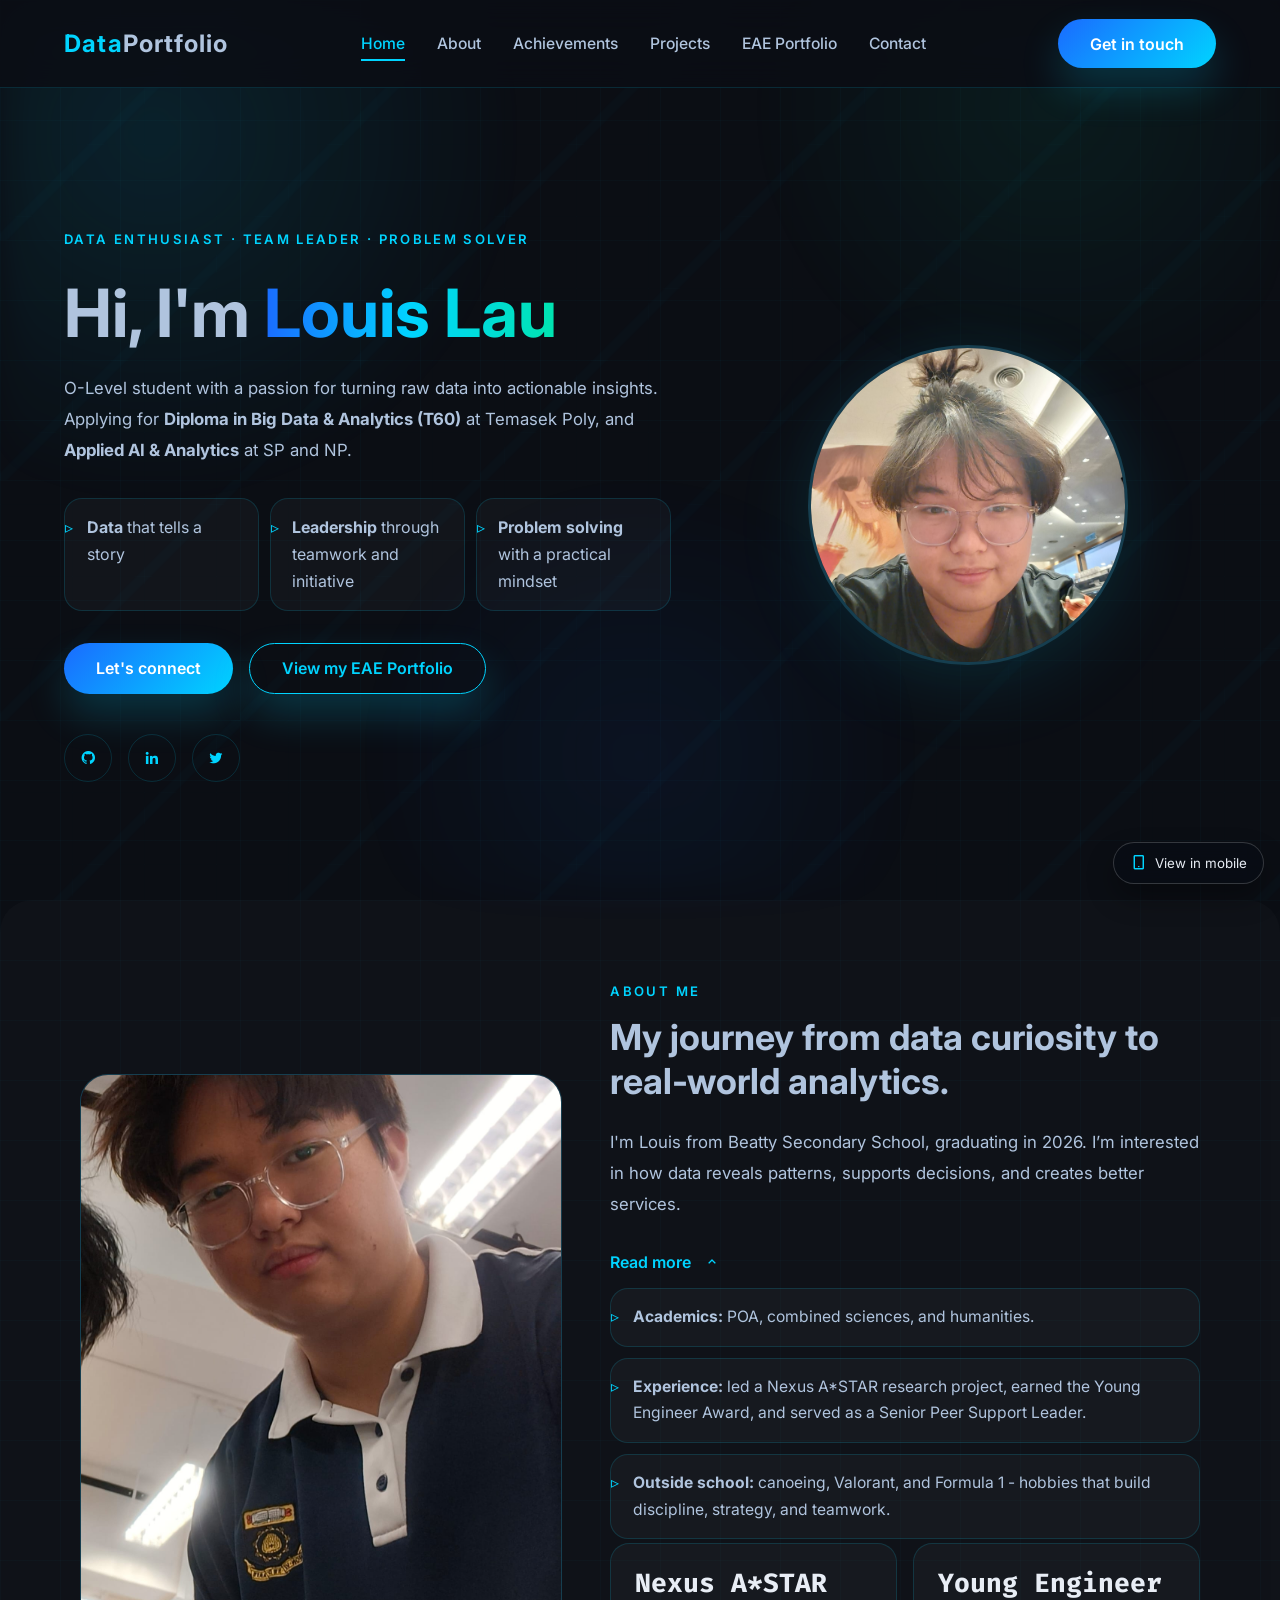
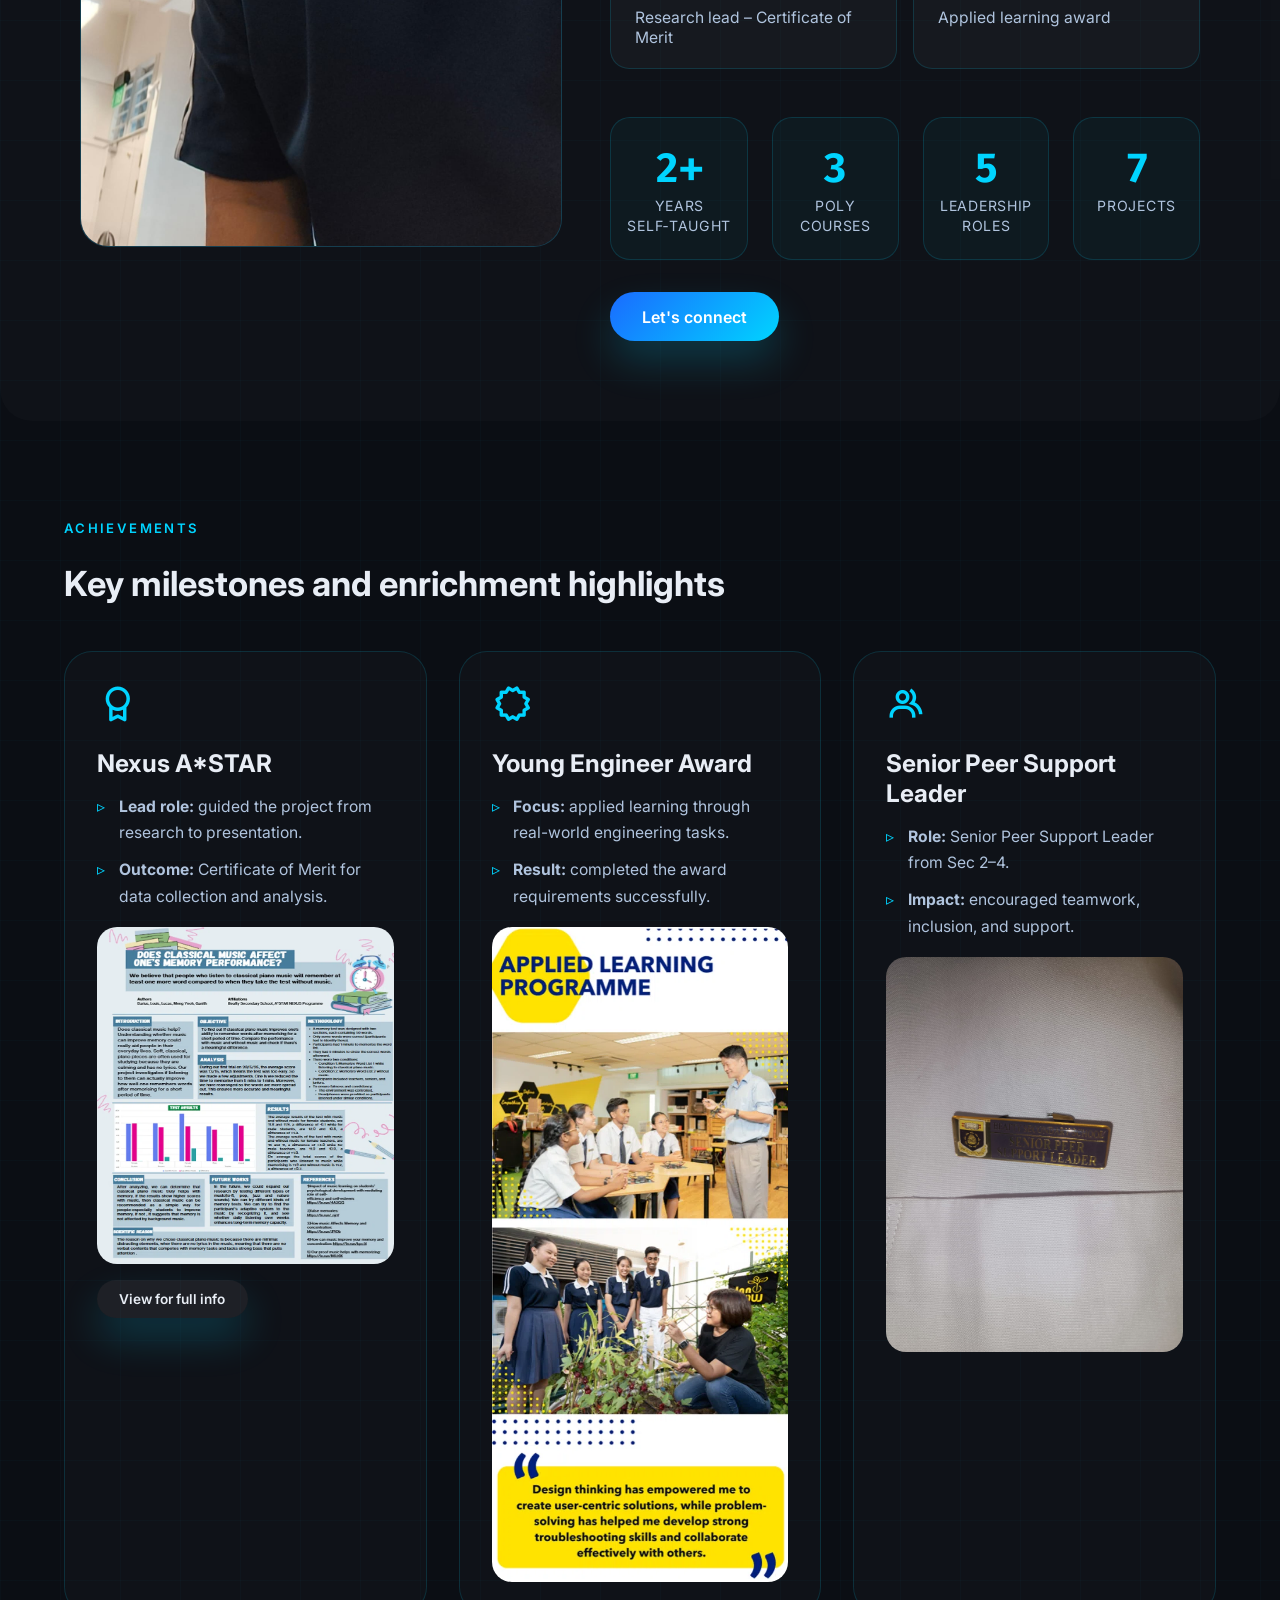
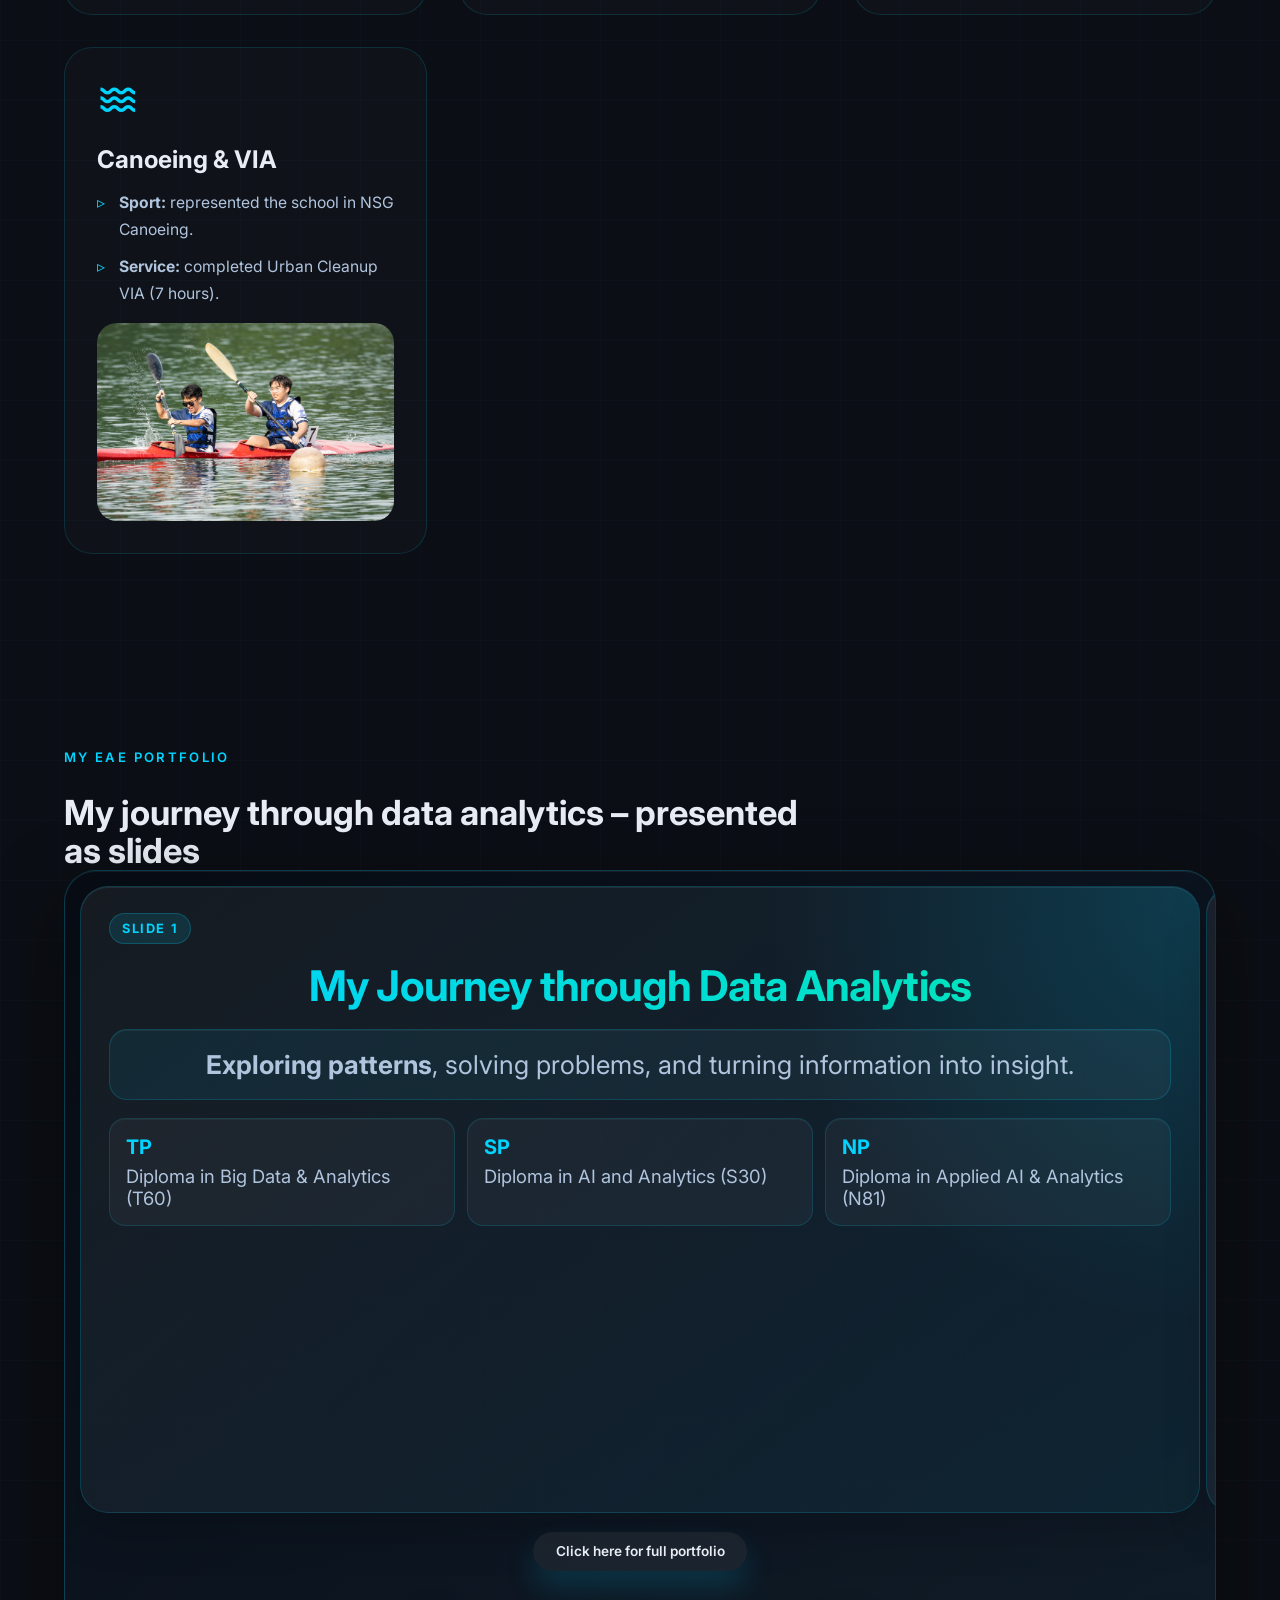
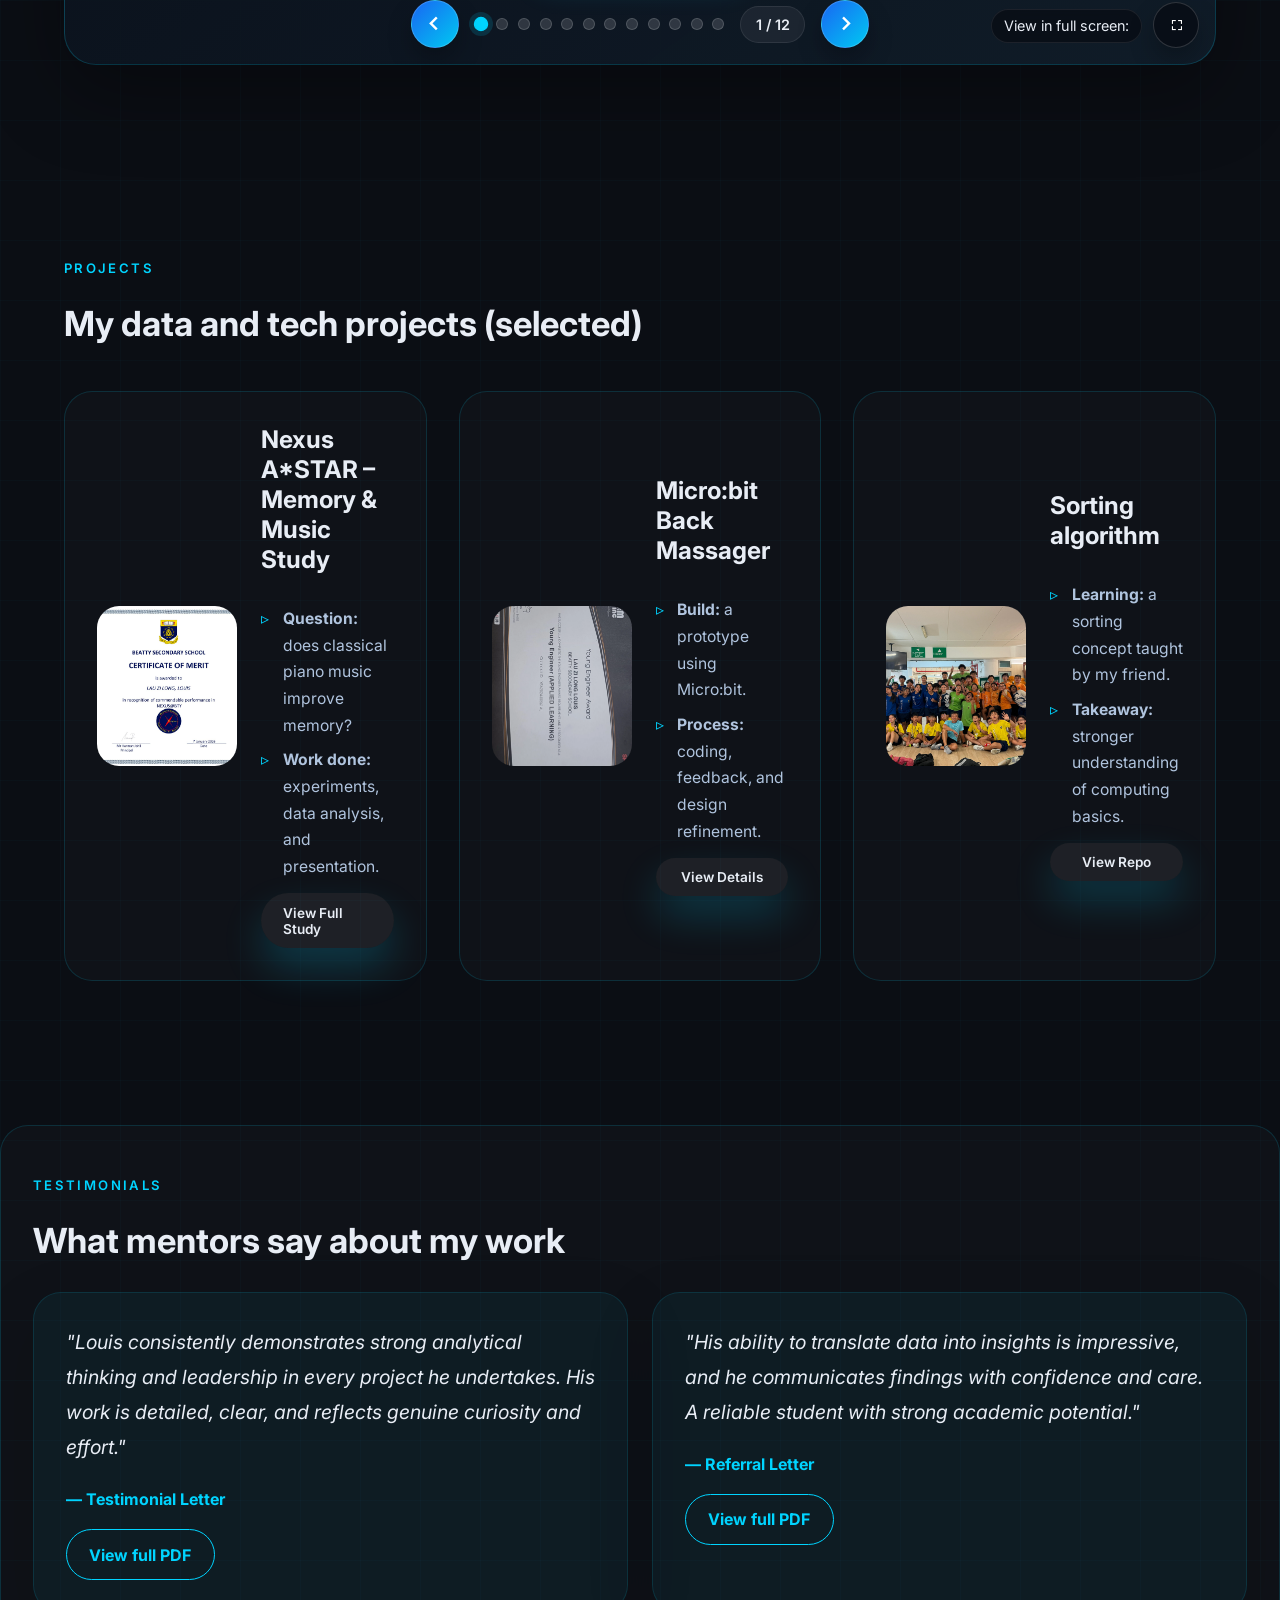
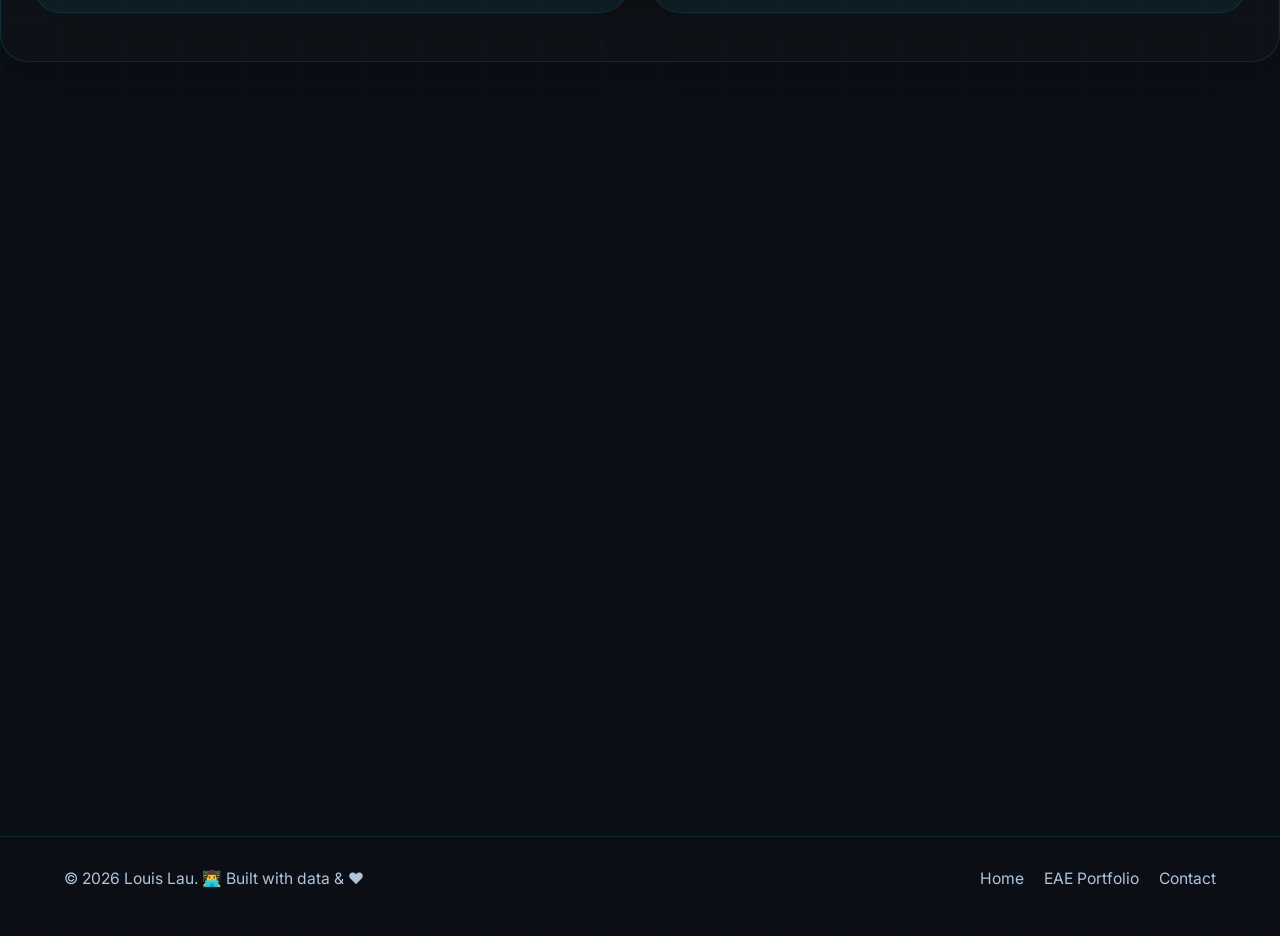
==== commit 345169f9: "Add required message validation and live feedback regions" ====
--- a/index.html
+++ b/index.html
@@ -259,8 +259,8 @@
         </div>
         <form action="https://formspree.io/f/xkoaovke" method="POST" class="contact-form reveal" id="contact-form">
           <input type="hidden" name="_subject" value="Portfolio contact request" />
-          <div id="form-success" class="form-message" style="display:none; margin-bottom:1rem; color:#8ef3c5;"></div>
-          <div id="form-error" class="form-message" style="display:none; margin-bottom:1rem; color:#ff8a8a;"></div>
+          <div id="form-success" class="form-message" aria-live="polite" style="display:none; margin-bottom:1rem; color:#8ef3c5;"></div>
+          <div id="form-error" class="form-message" aria-live="assertive" style="display:none; margin-bottom:1rem; color:#ff8a8a;"></div>
           <div class="input-row">
             <input type="text" name="name" placeholder="Your name" required />
             <input type="email" name="email" placeholder="Your email" required />
@@ -270,7 +270,7 @@
             <input type="tel" name="phone" placeholder="Phone" />
             <input type="text" name="subject" placeholder="Subject" />
           </div>
-          <textarea name="message" rows="6" placeholder="Your message"></textarea>
+          <textarea name="message" rows="6" placeholder="Your message" required></textarea>
           <button type="submit" class="btn">Send Message</button>
         </form>
       </div>
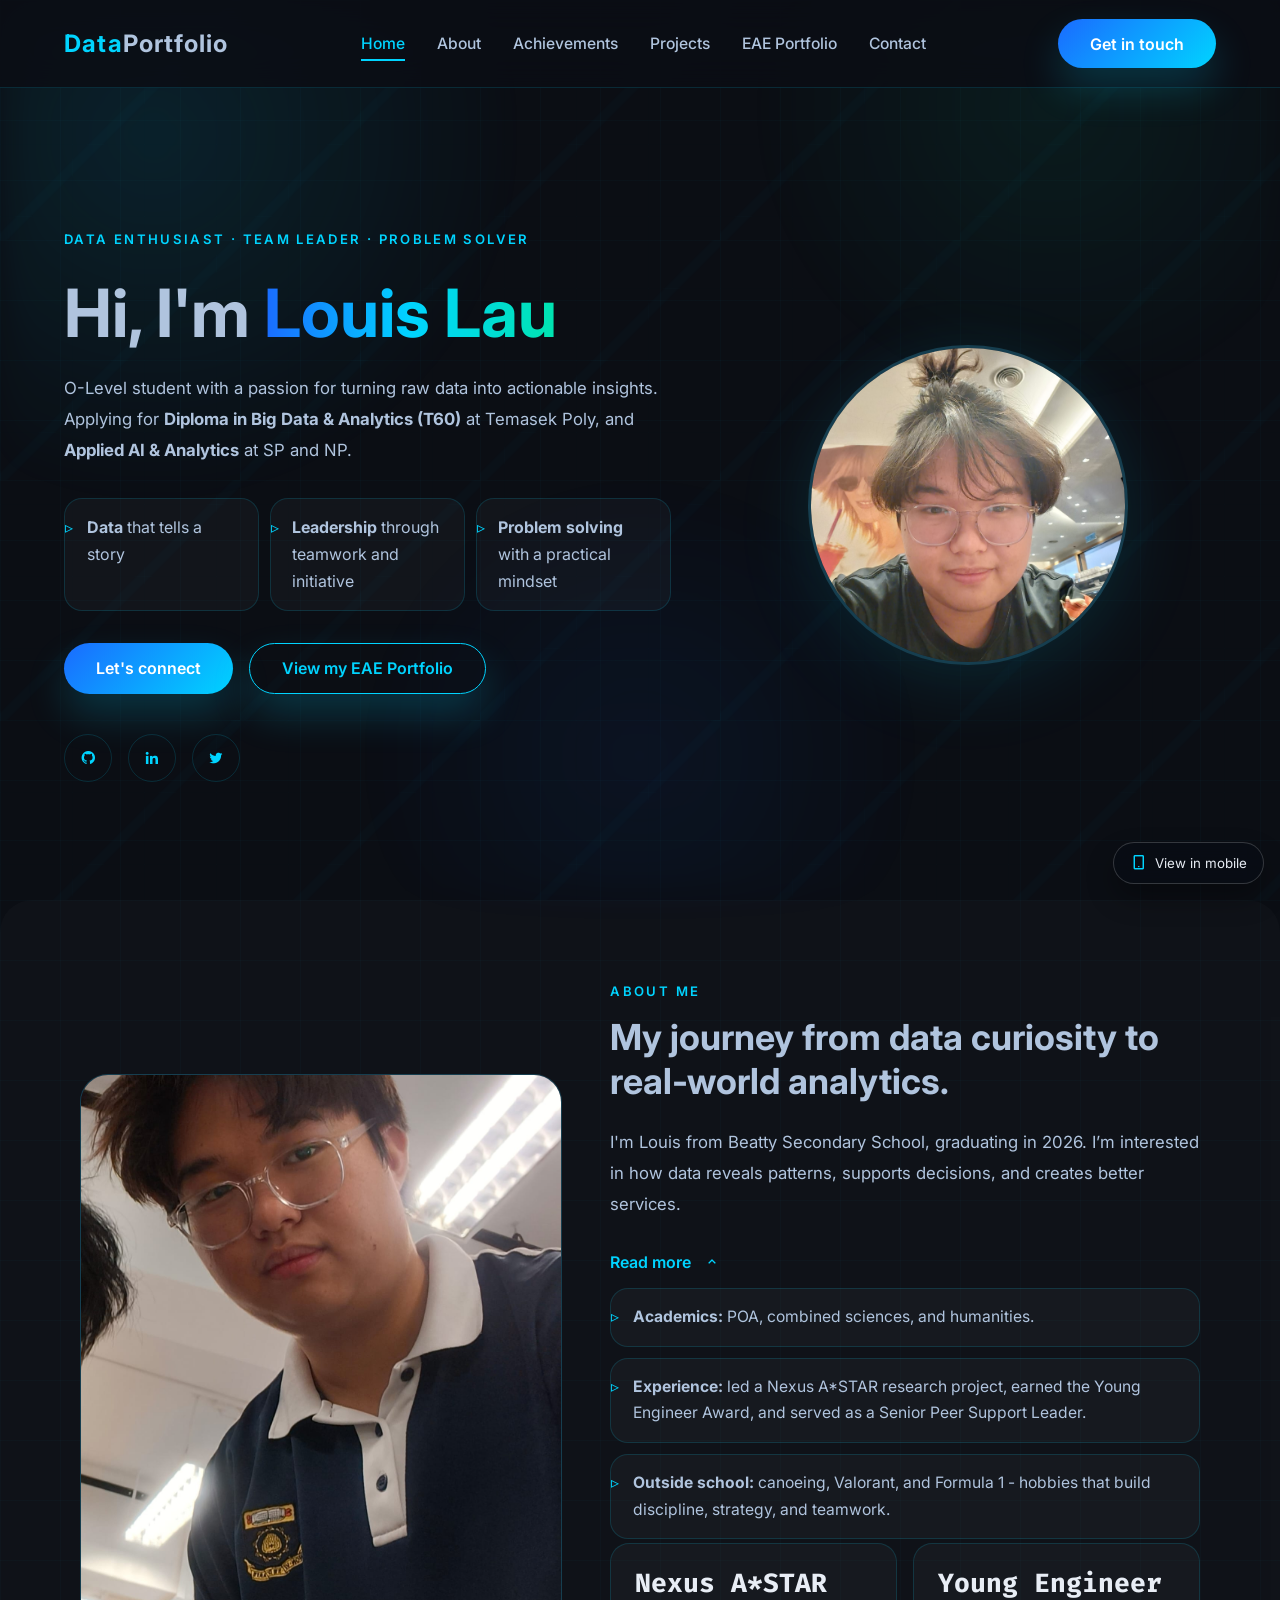
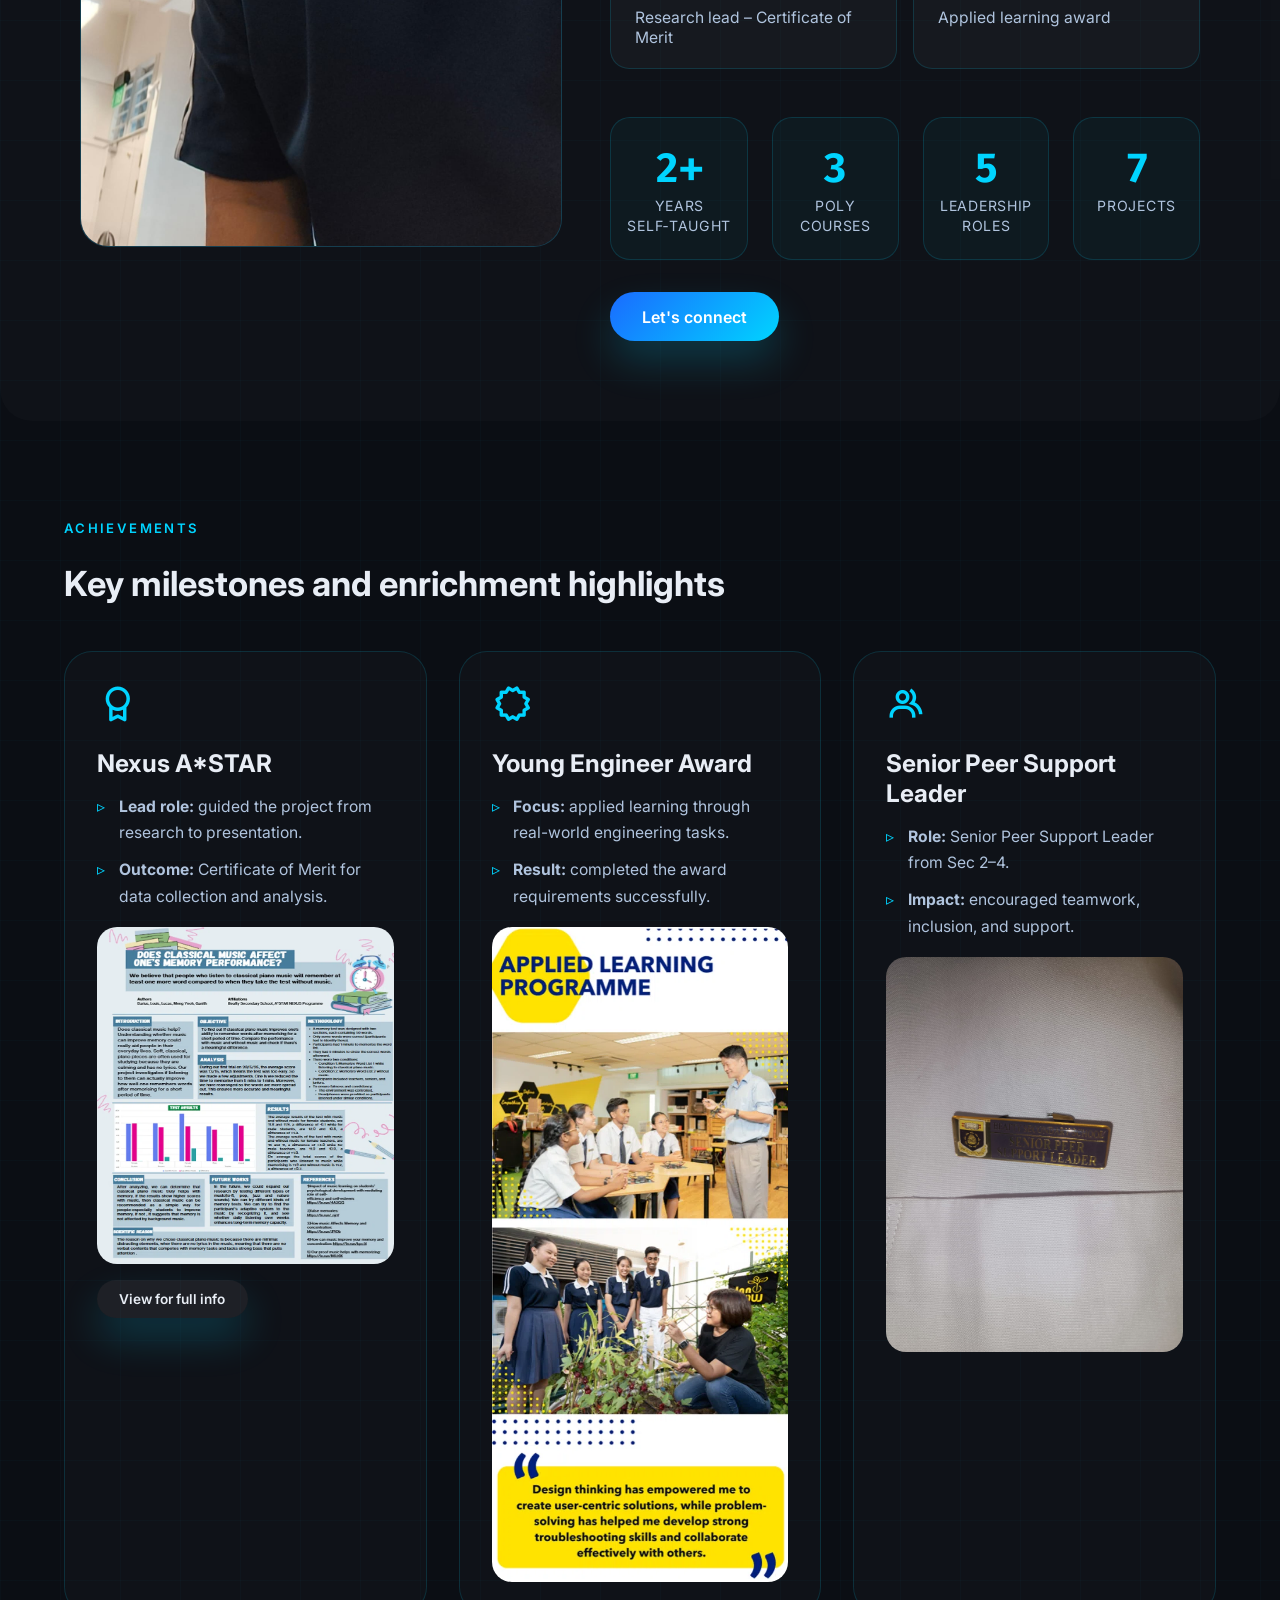
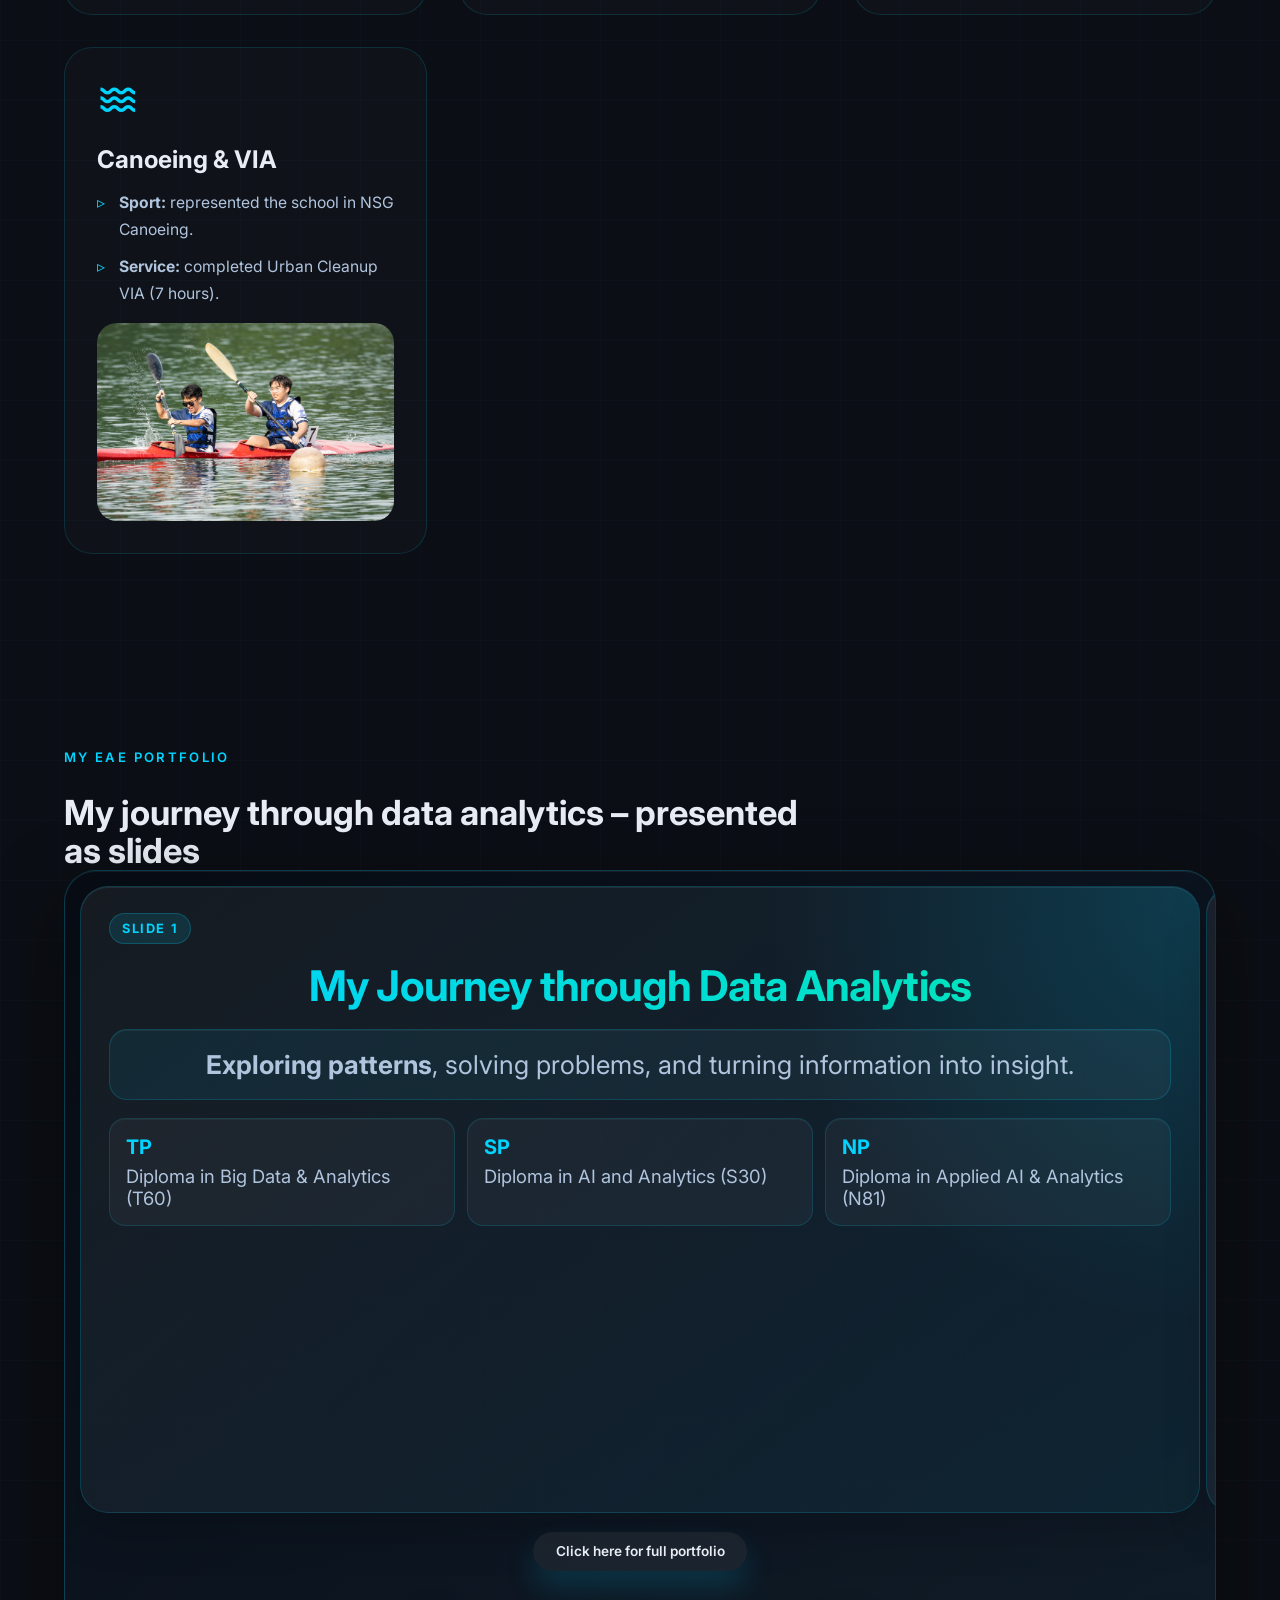
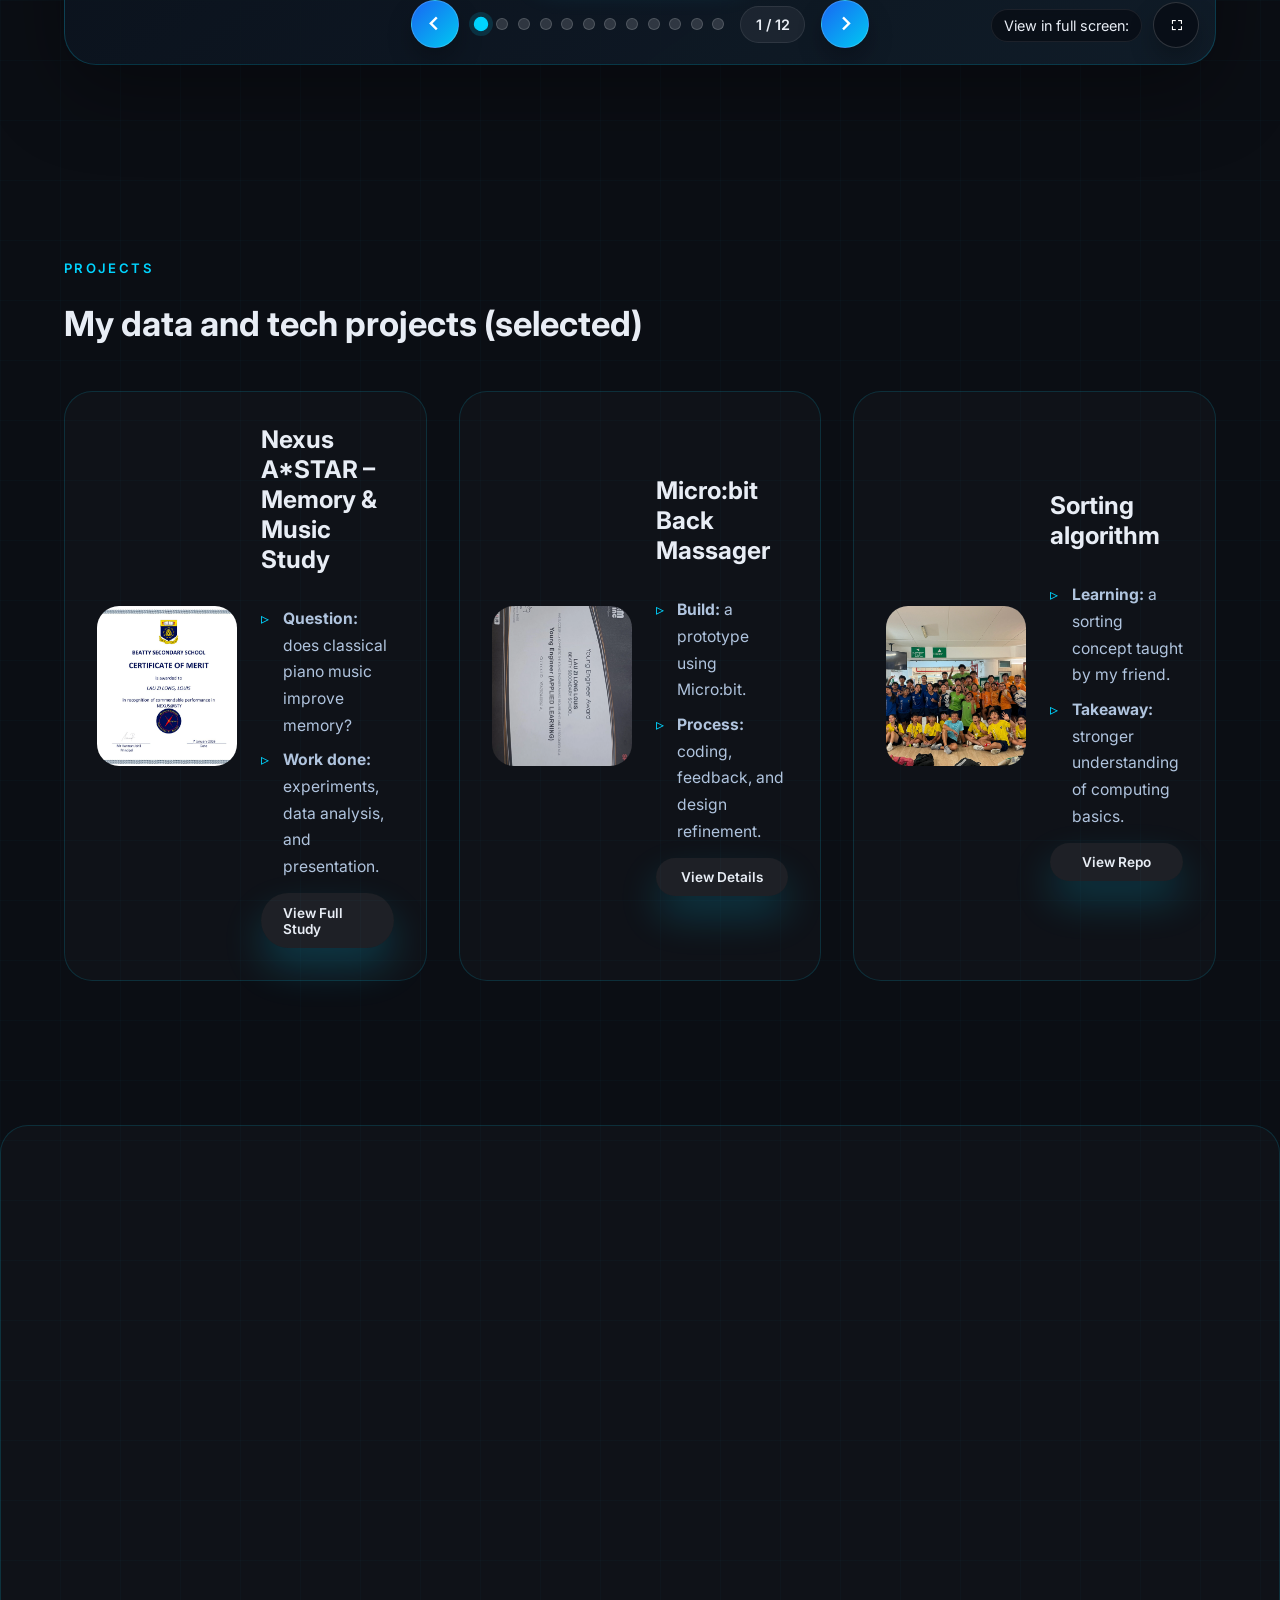
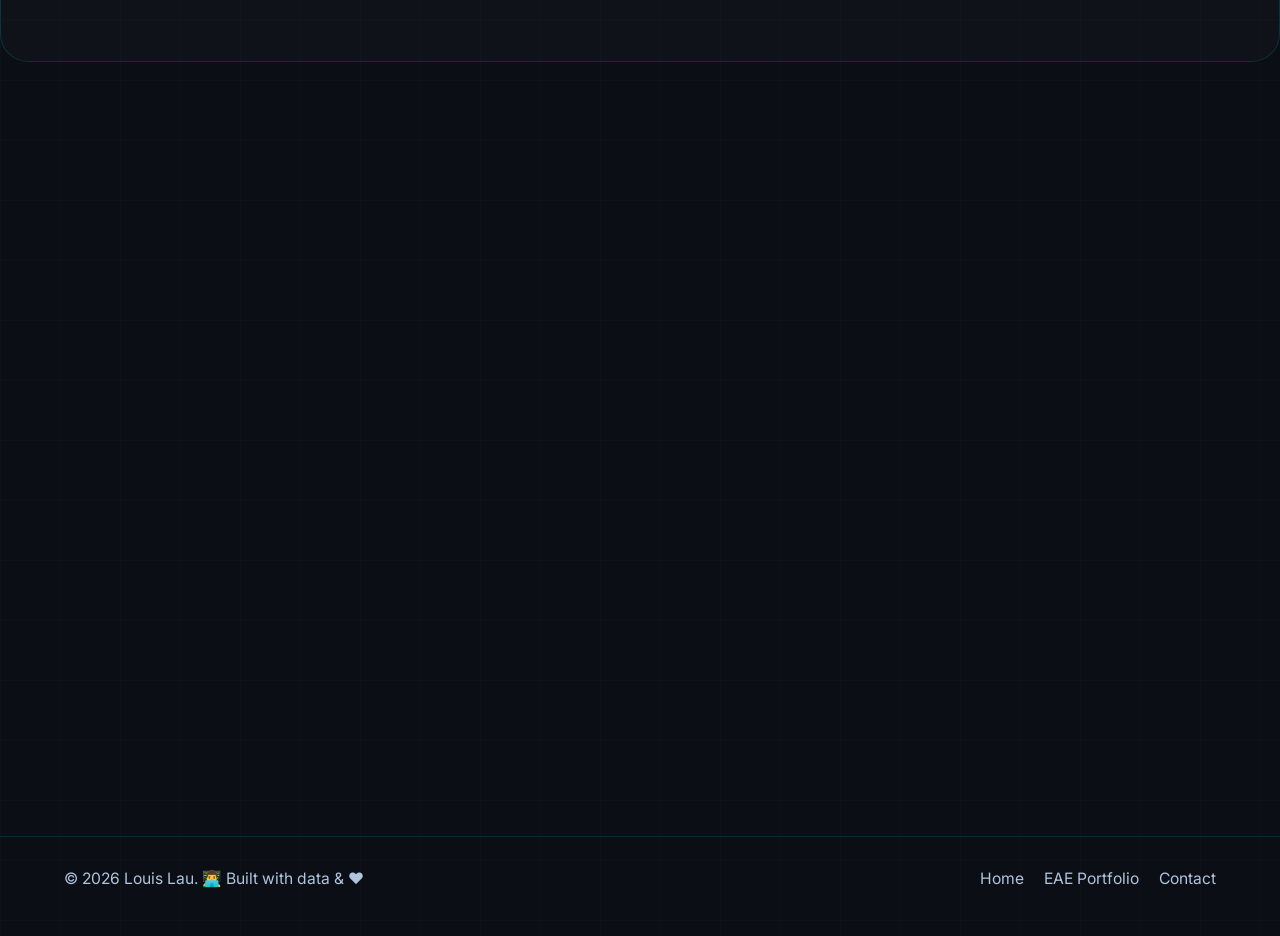
==== commit b0b56f94: "Allow partial contact form submissions" ====
--- a/index.html
+++ b/index.html
@@ -262,15 +262,15 @@
           <div id="form-success" class="form-message" aria-live="polite" style="display:none; margin-bottom:1rem; color:#8ef3c5;"></div>
           <div id="form-error" class="form-message" aria-live="assertive" style="display:none; margin-bottom:1rem; color:#ff8a8a;"></div>
           <div class="input-row">
-            <input type="text" name="name" placeholder="Your name" required />
-            <input type="email" name="email" placeholder="Your email" required />
+            <input type="text" name="name" placeholder="Your name (optional)" />
+            <input type="email" name="email" placeholder="Your email (optional)" />
           </div>
           <input type="hidden" name="_replyto" id="form-replyto" />
           <div class="input-row">
-            <input type="tel" name="phone" placeholder="Phone" />
-            <input type="text" name="subject" placeholder="Subject" />
-          </div>
-          <textarea name="message" rows="6" placeholder="Your message" required></textarea>
+            <input type="tel" name="phone" placeholder="Phone (optional)" />
+            <input type="text" name="subject" placeholder="Subject (optional)" />
+          </div>
+          <textarea name="message" rows="6" placeholder="Your message (optional)"></textarea>
           <button type="submit" class="btn">Send Message</button>
         </form>
       </div>
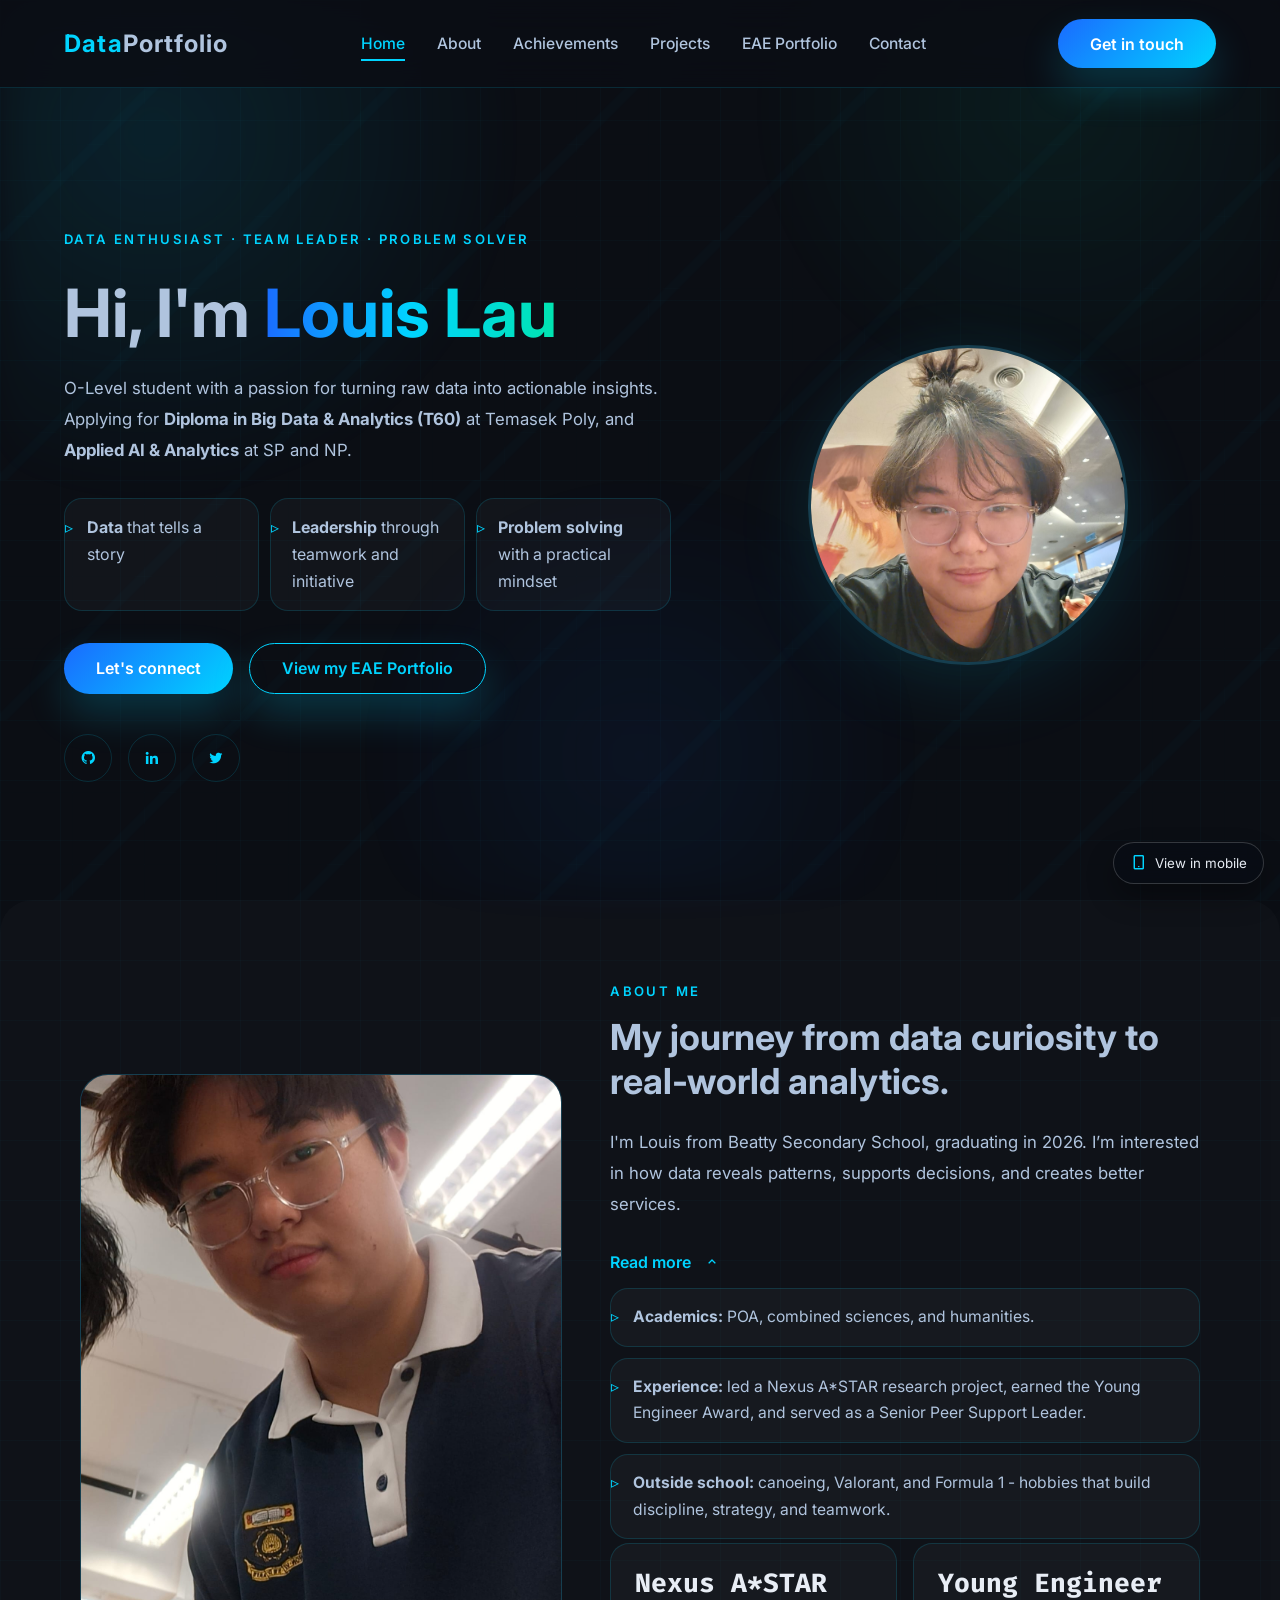
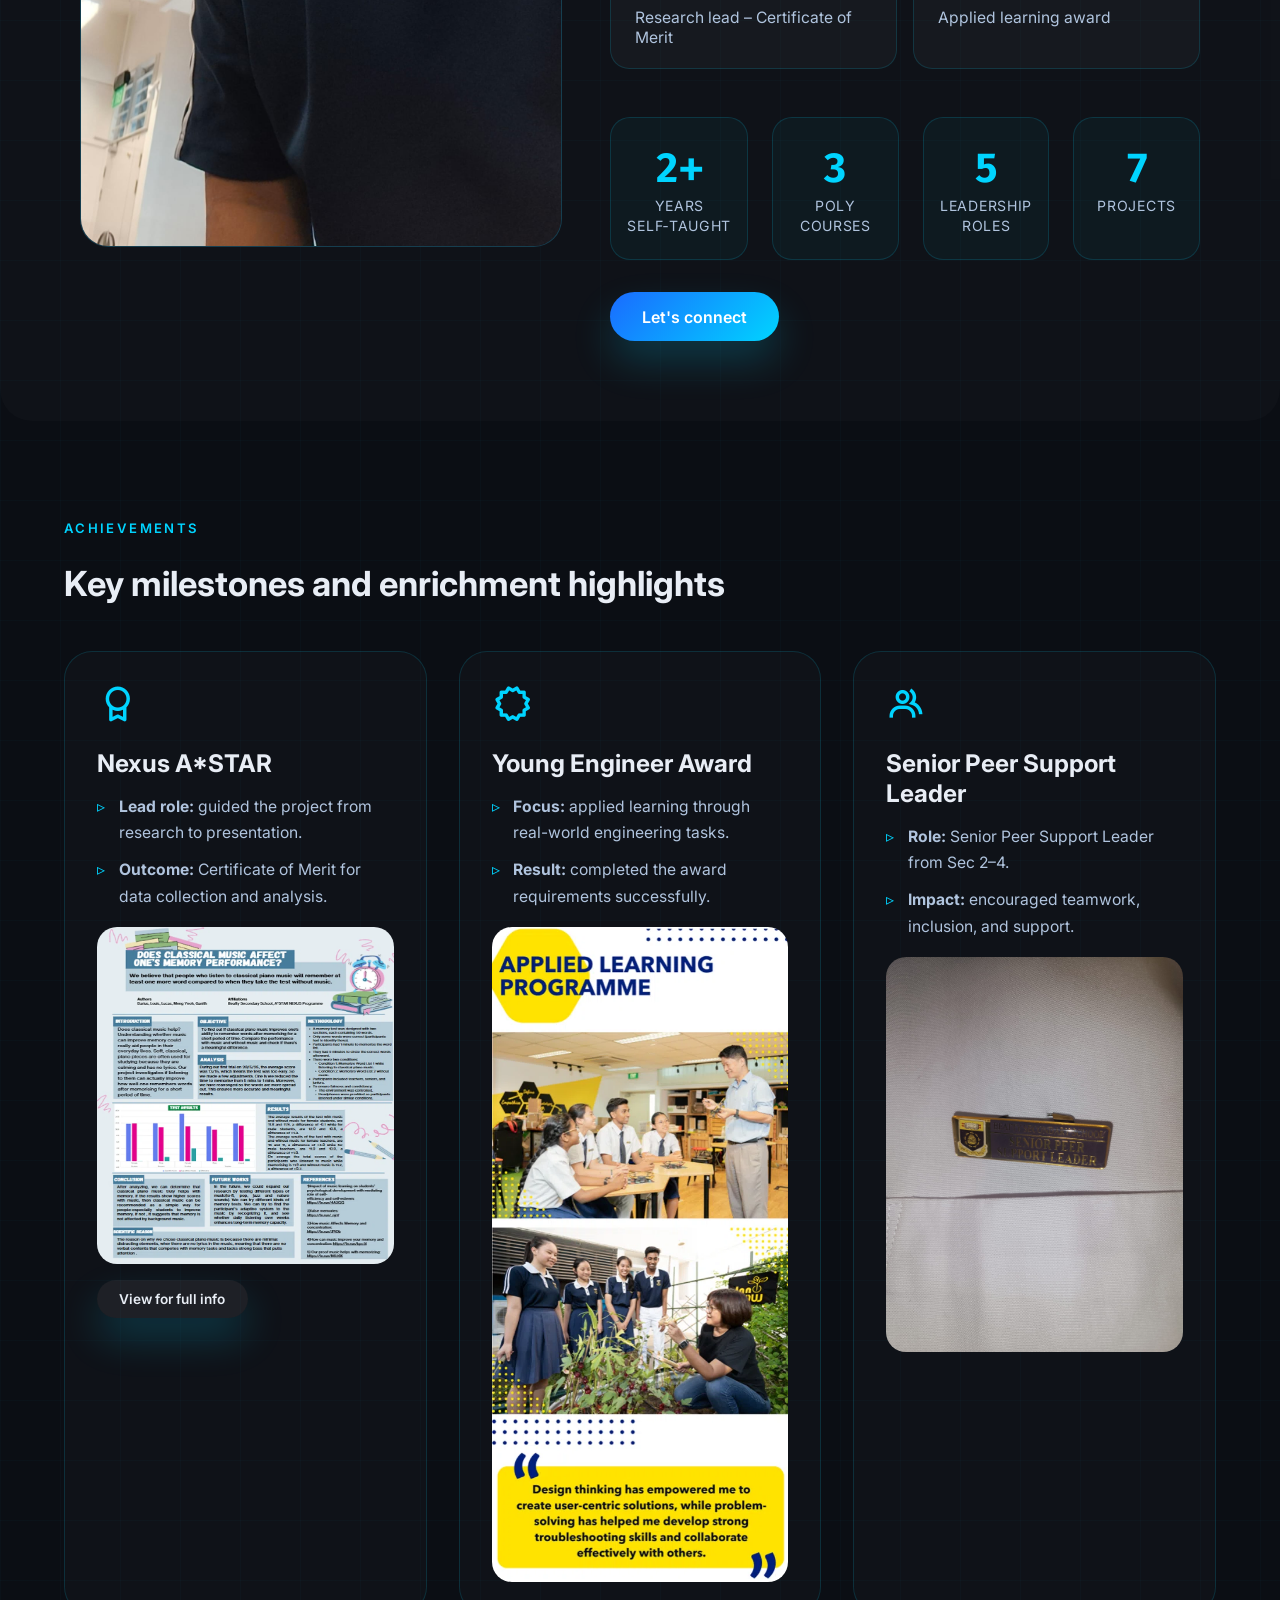
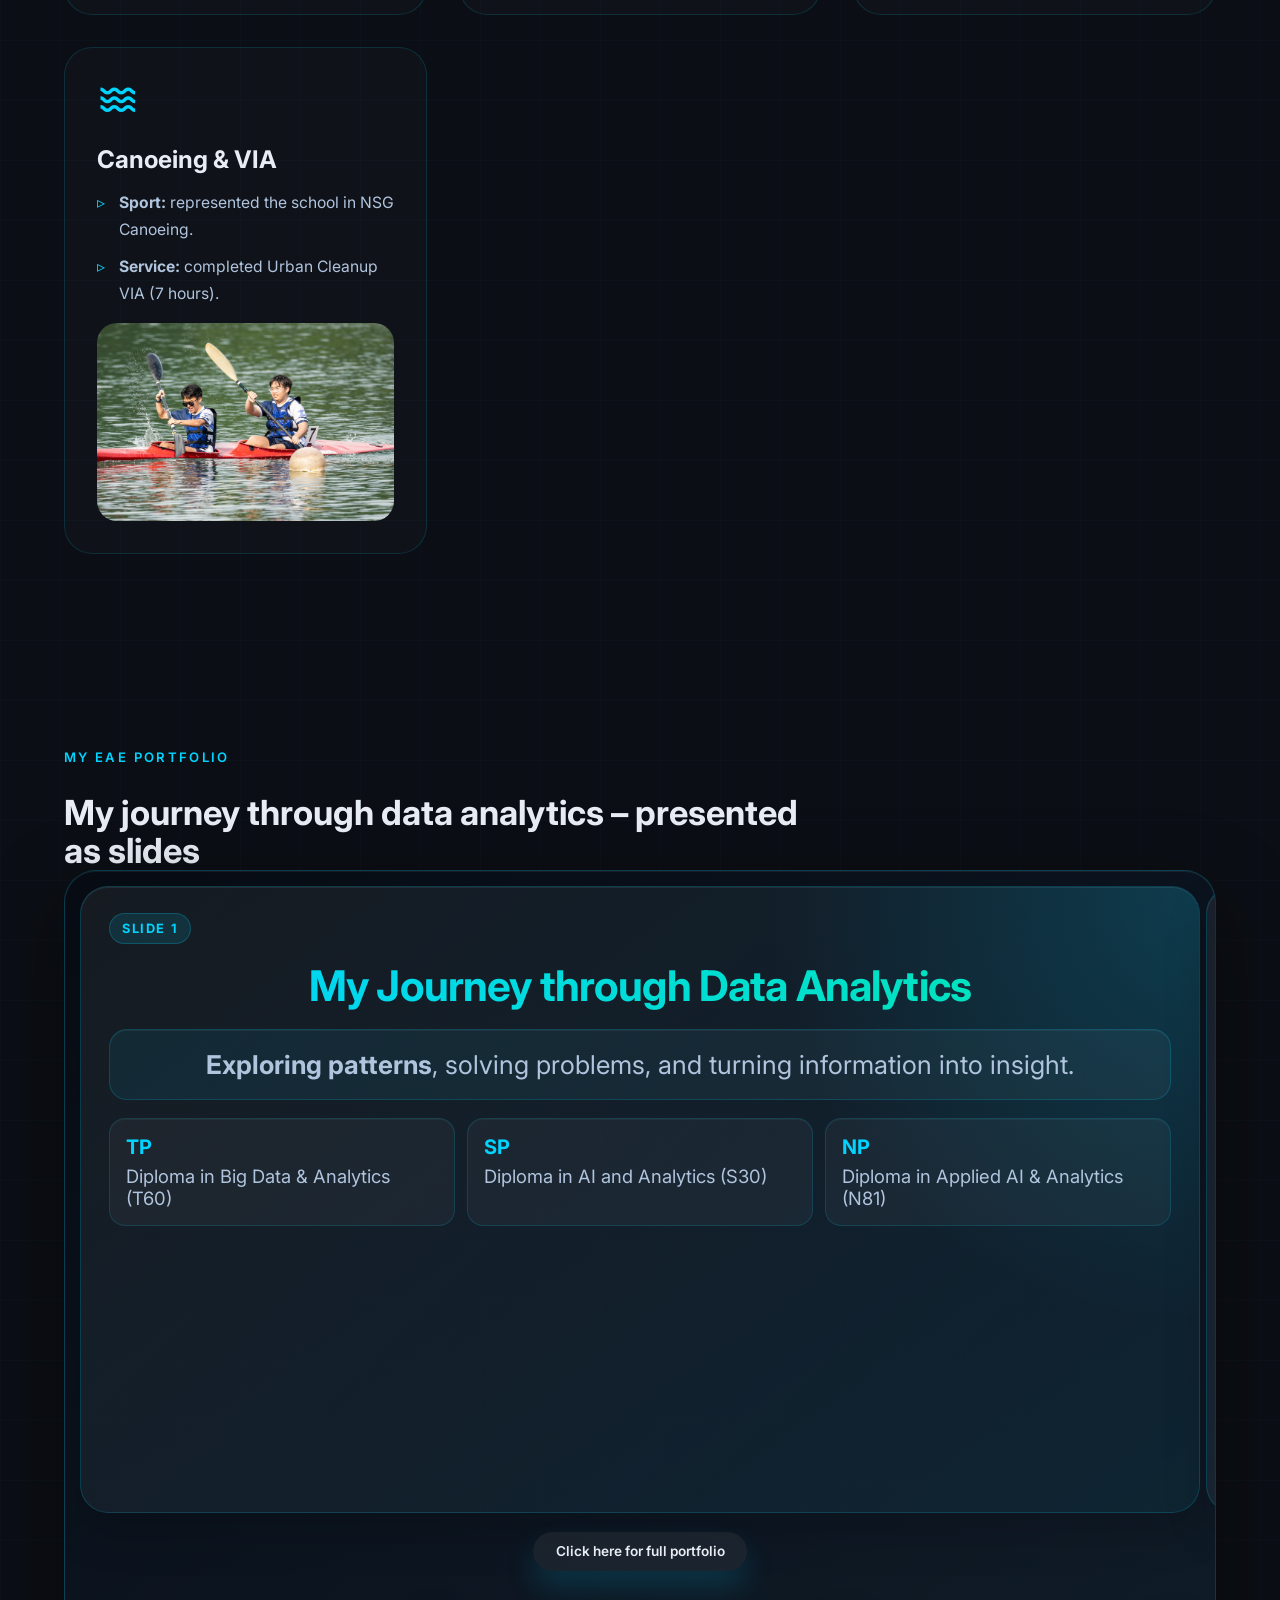
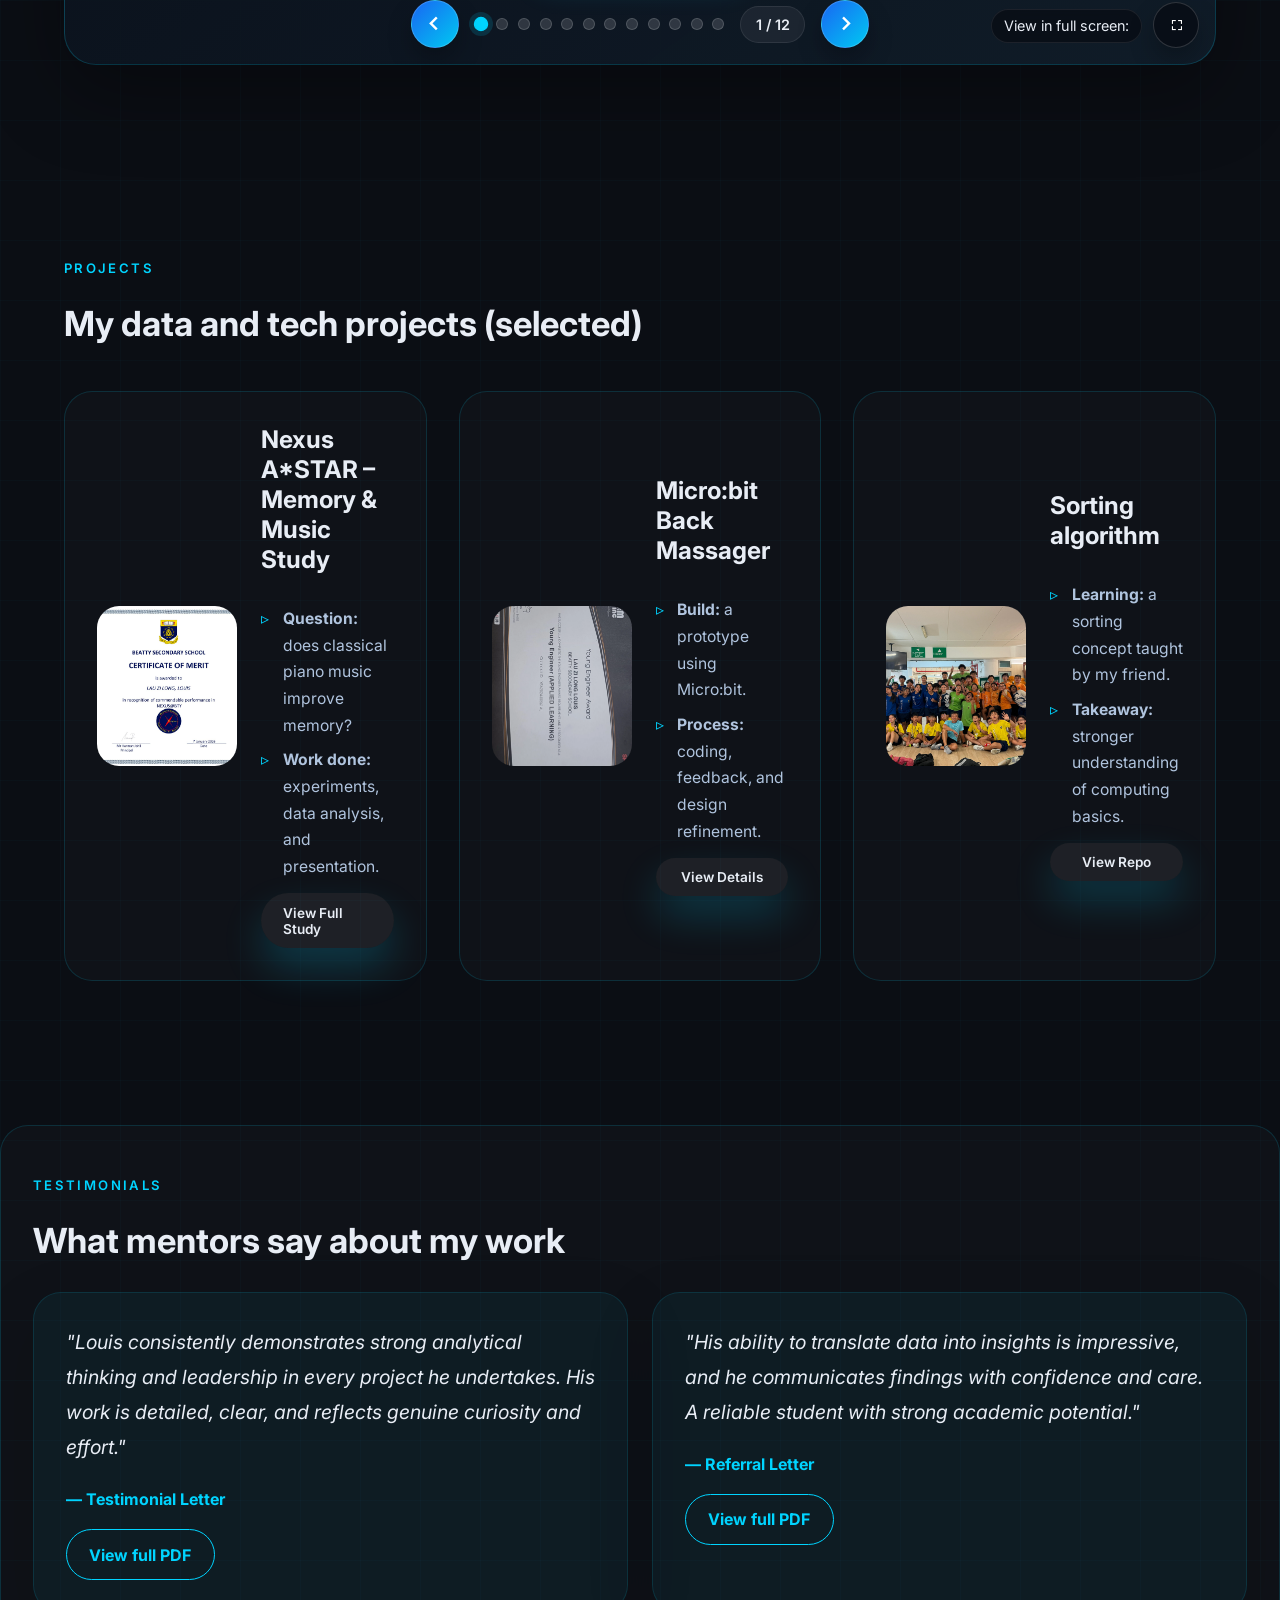
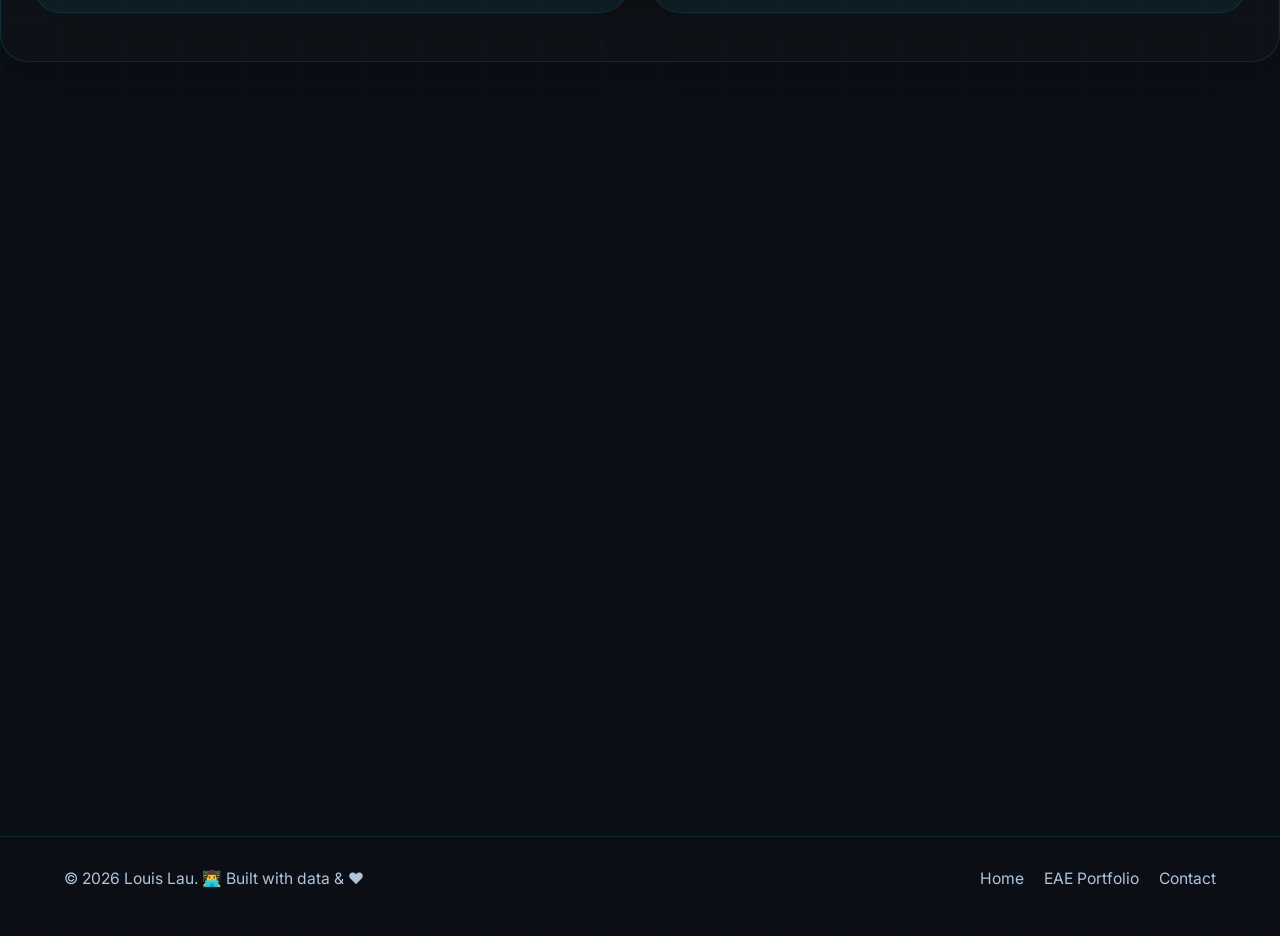
==== commit b61e9241: "Route contact form directly to outlook mailbox" ====
--- a/index.html
+++ b/index.html
@@ -257,8 +257,11 @@
             <a href="mailto:Louislauzilong@outlook.com">Louislauzilong@outlook.com</a>
           </p>
         </div>
-        <form action="https://formspree.io/f/xkoaovke" method="POST" class="contact-form reveal" id="contact-form">
+        <form action="https://formsubmit.co/Louislauzilong@outlook.com" method="POST" class="contact-form reveal" id="contact-form">
           <input type="hidden" name="_subject" value="Portfolio contact request" />
+          <input type="hidden" name="_captcha" value="false" />
+          <input type="hidden" name="_template" value="table" />
+          <input type="hidden" name="_next" value="https://formsubmit.co/thanks" />
           <div id="form-success" class="form-message" aria-live="polite" style="display:none; margin-bottom:1rem; color:#8ef3c5;"></div>
           <div id="form-error" class="form-message" aria-live="assertive" style="display:none; margin-bottom:1rem; color:#ff8a8a;"></div>
           <div class="input-row">
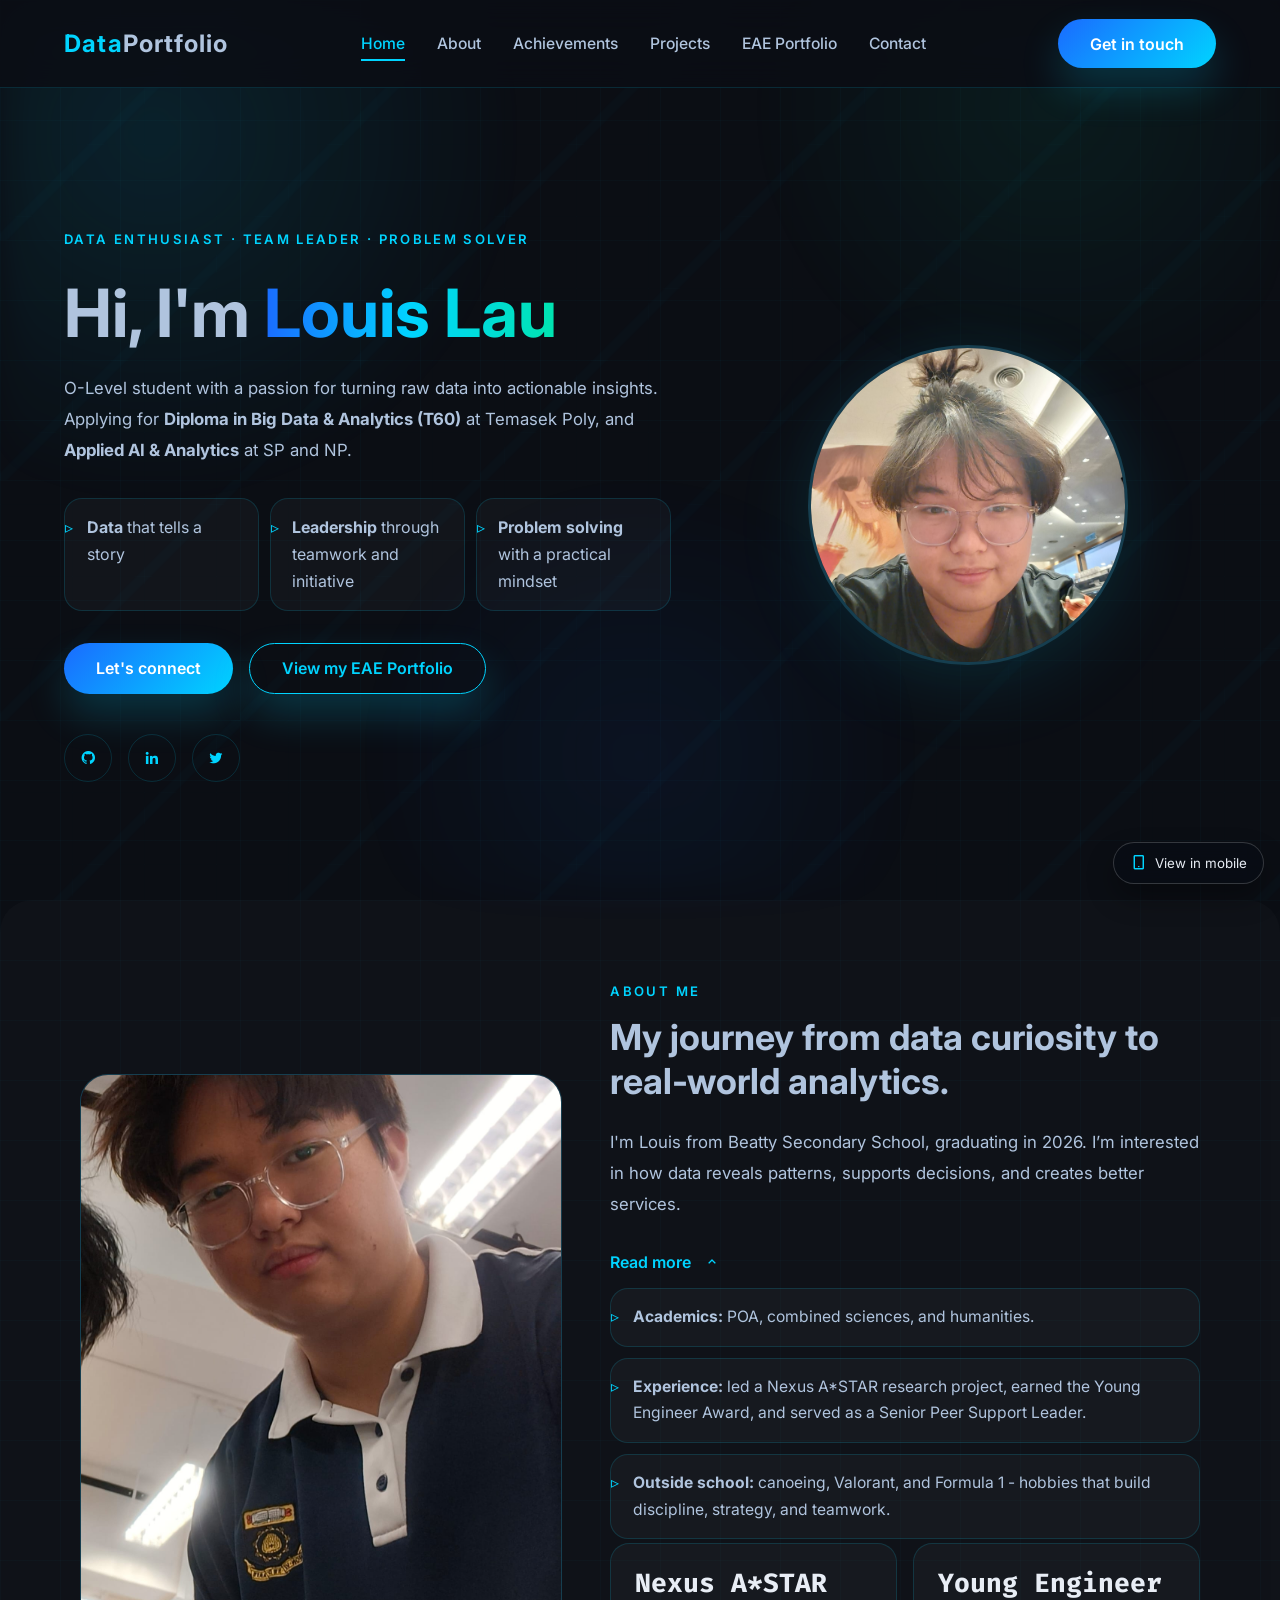
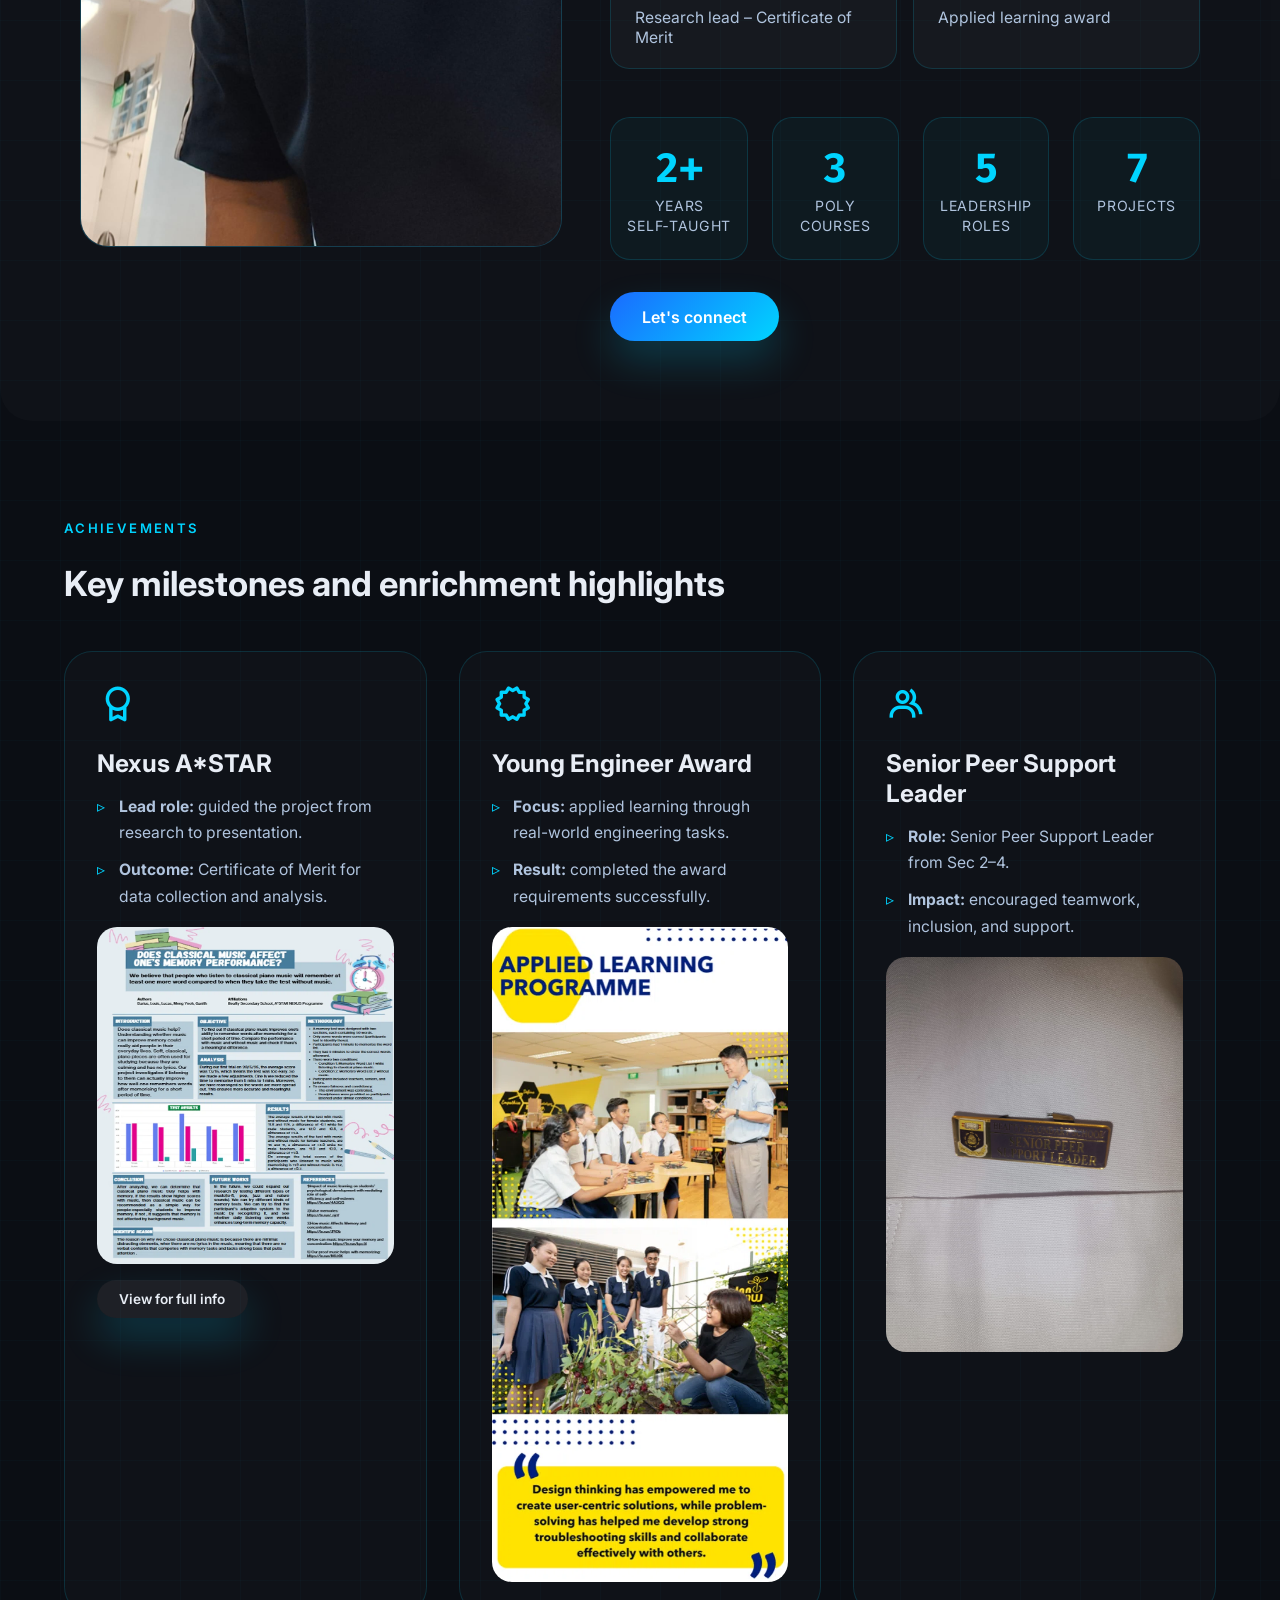
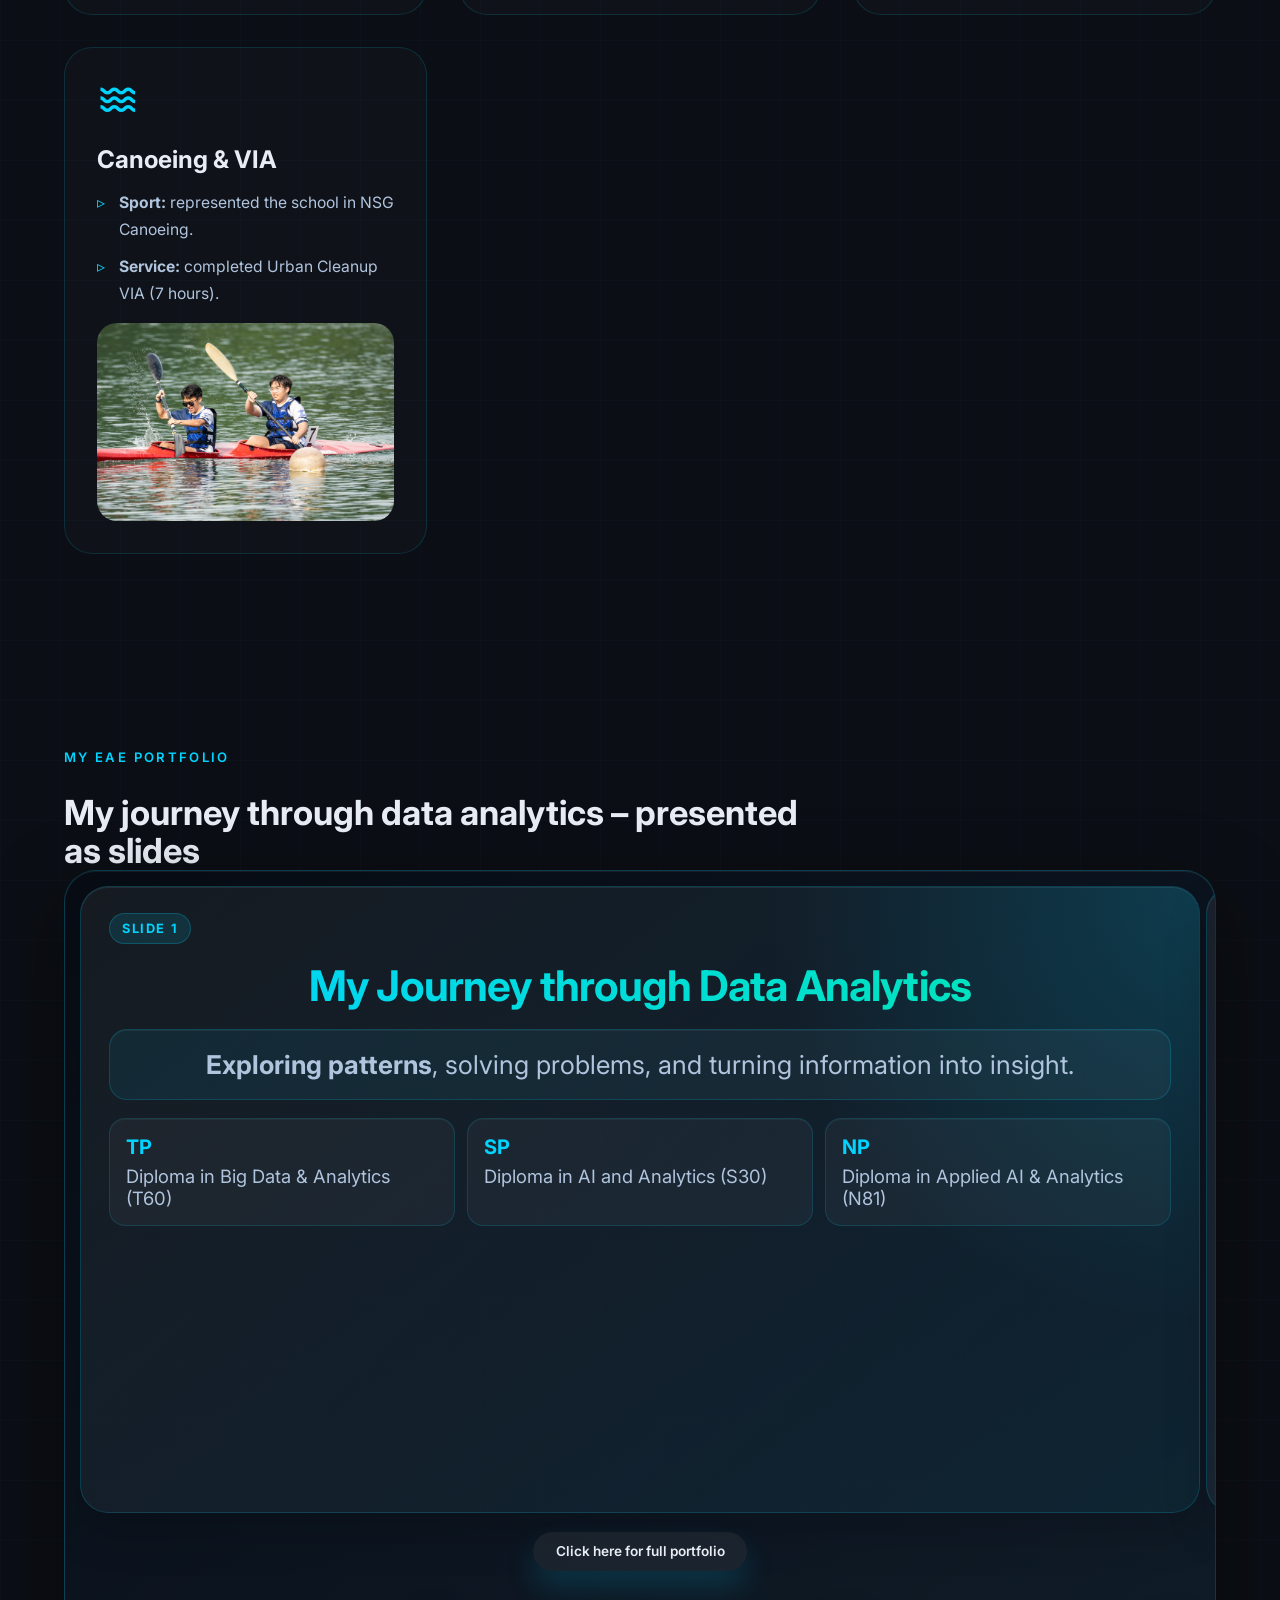
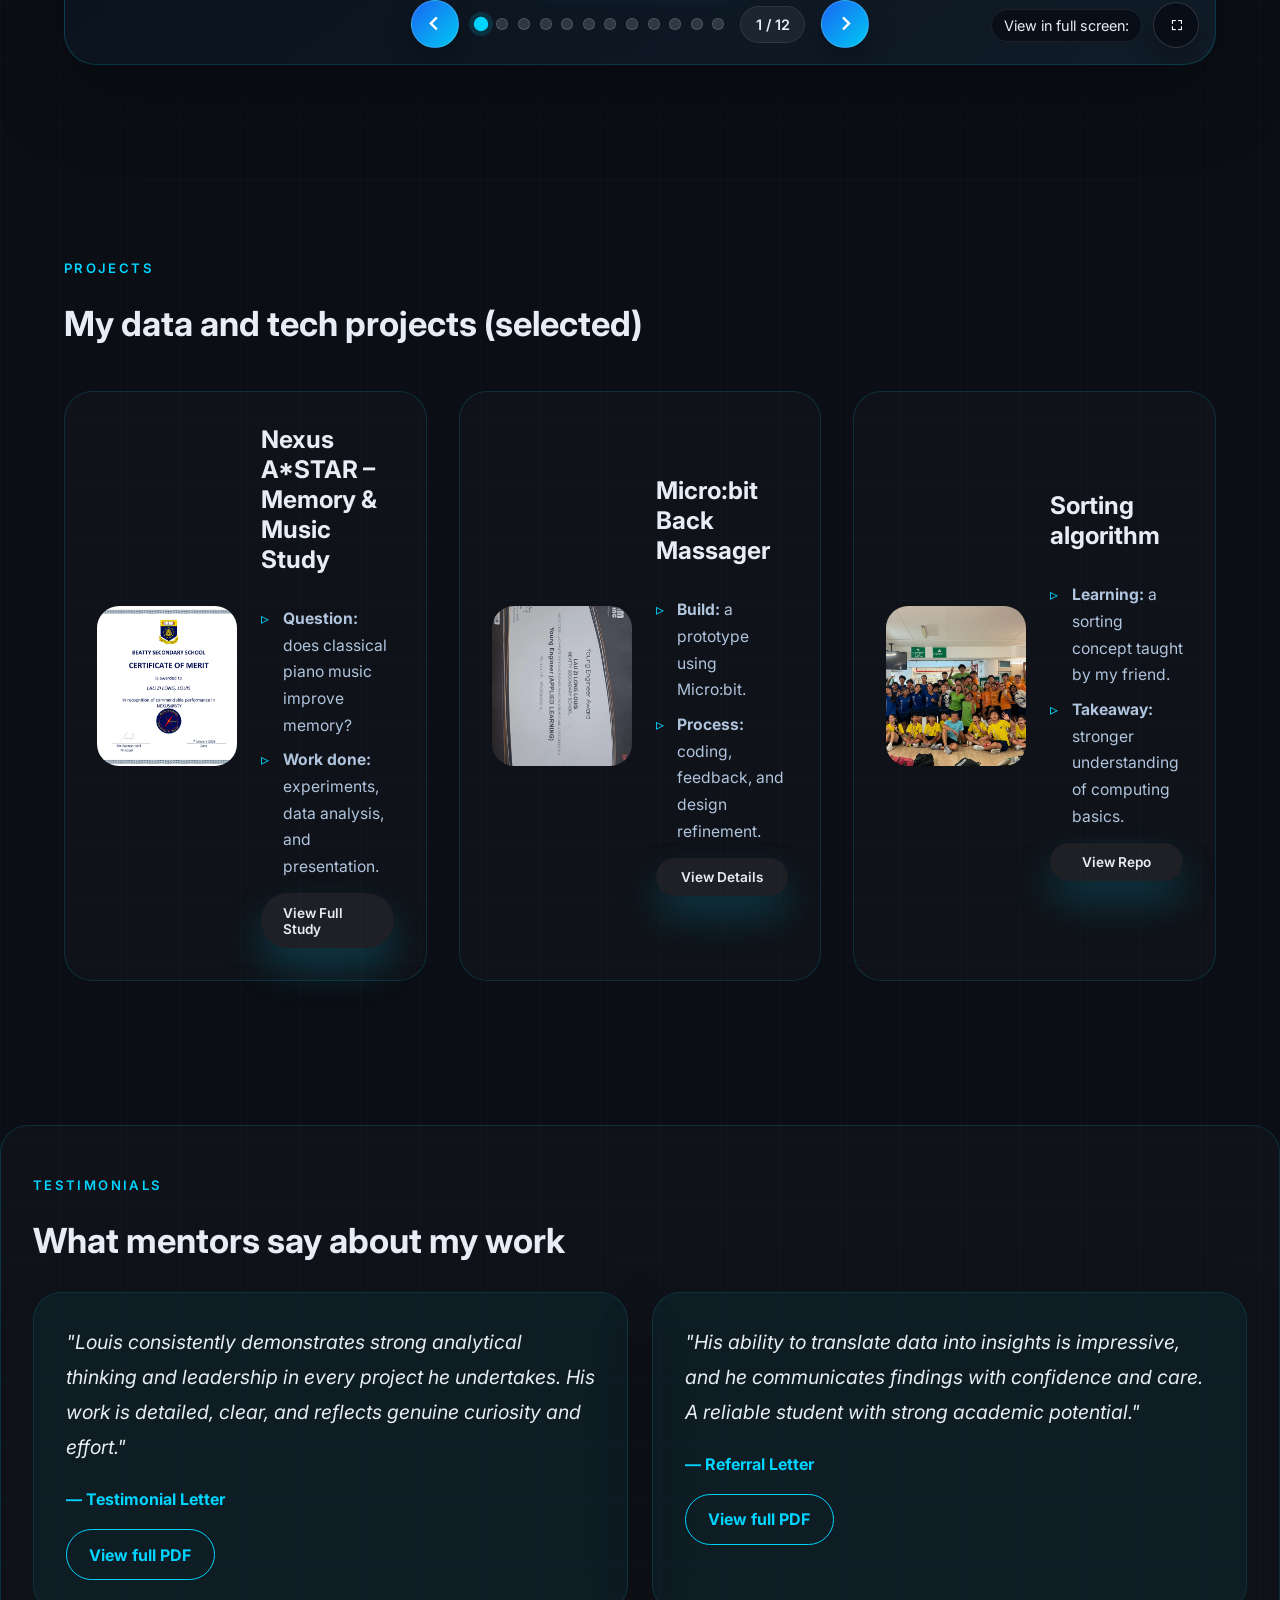
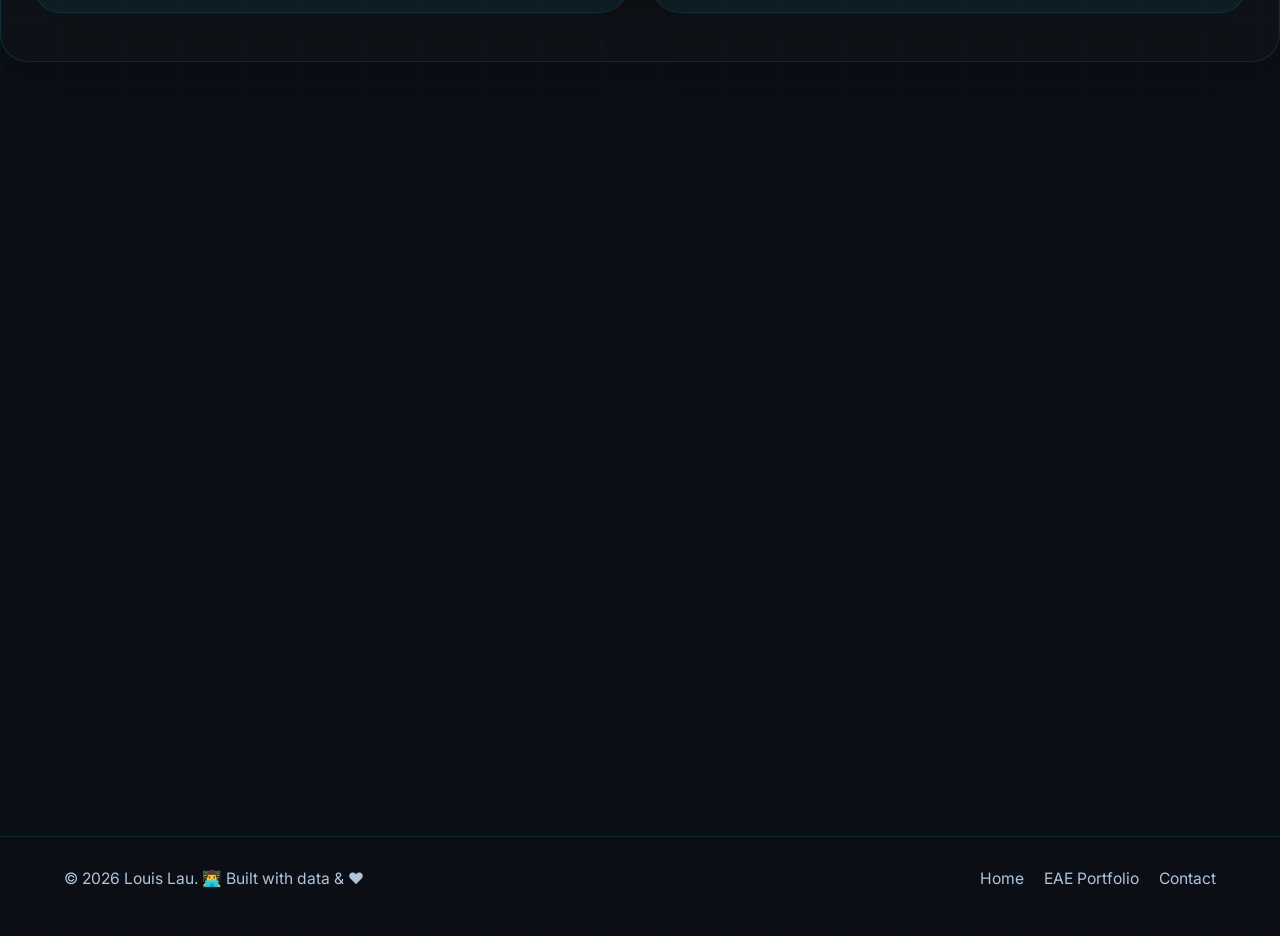
==== commit 9cc9694c: "Revert contact delivery to stable Formspree endpoint" ====
--- a/index.html
+++ b/index.html
@@ -257,11 +257,8 @@
             <a href="mailto:Louislauzilong@outlook.com">Louislauzilong@outlook.com</a>
           </p>
         </div>
-        <form action="https://formsubmit.co/Louislauzilong@outlook.com" method="POST" class="contact-form reveal" id="contact-form">
+        <form action="https://formspree.io/f/xkoaovke" method="POST" class="contact-form reveal" id="contact-form">
           <input type="hidden" name="_subject" value="Portfolio contact request" />
-          <input type="hidden" name="_captcha" value="false" />
-          <input type="hidden" name="_template" value="table" />
-          <input type="hidden" name="_next" value="https://formsubmit.co/thanks" />
           <div id="form-success" class="form-message" aria-live="polite" style="display:none; margin-bottom:1rem; color:#8ef3c5;"></div>
           <div id="form-error" class="form-message" aria-live="assertive" style="display:none; margin-bottom:1rem; color:#ff8a8a;"></div>
           <div class="input-row">
